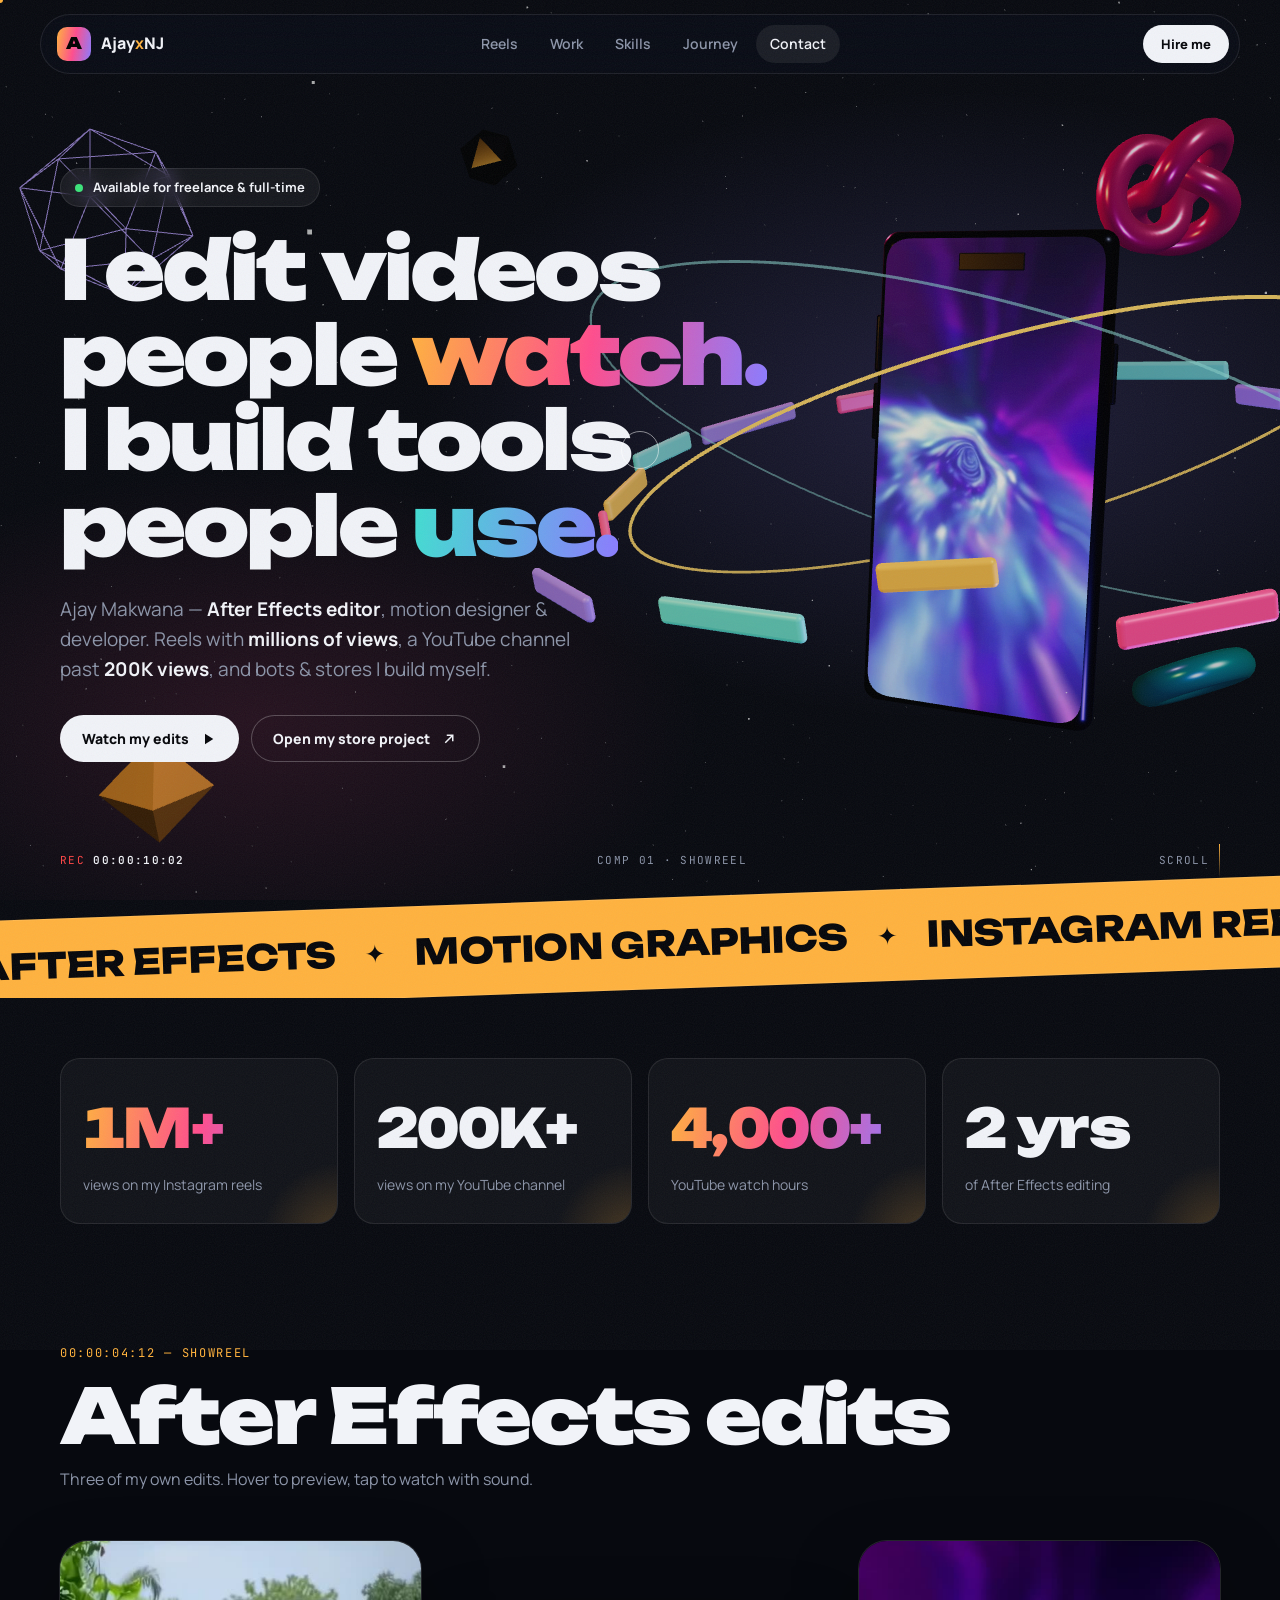
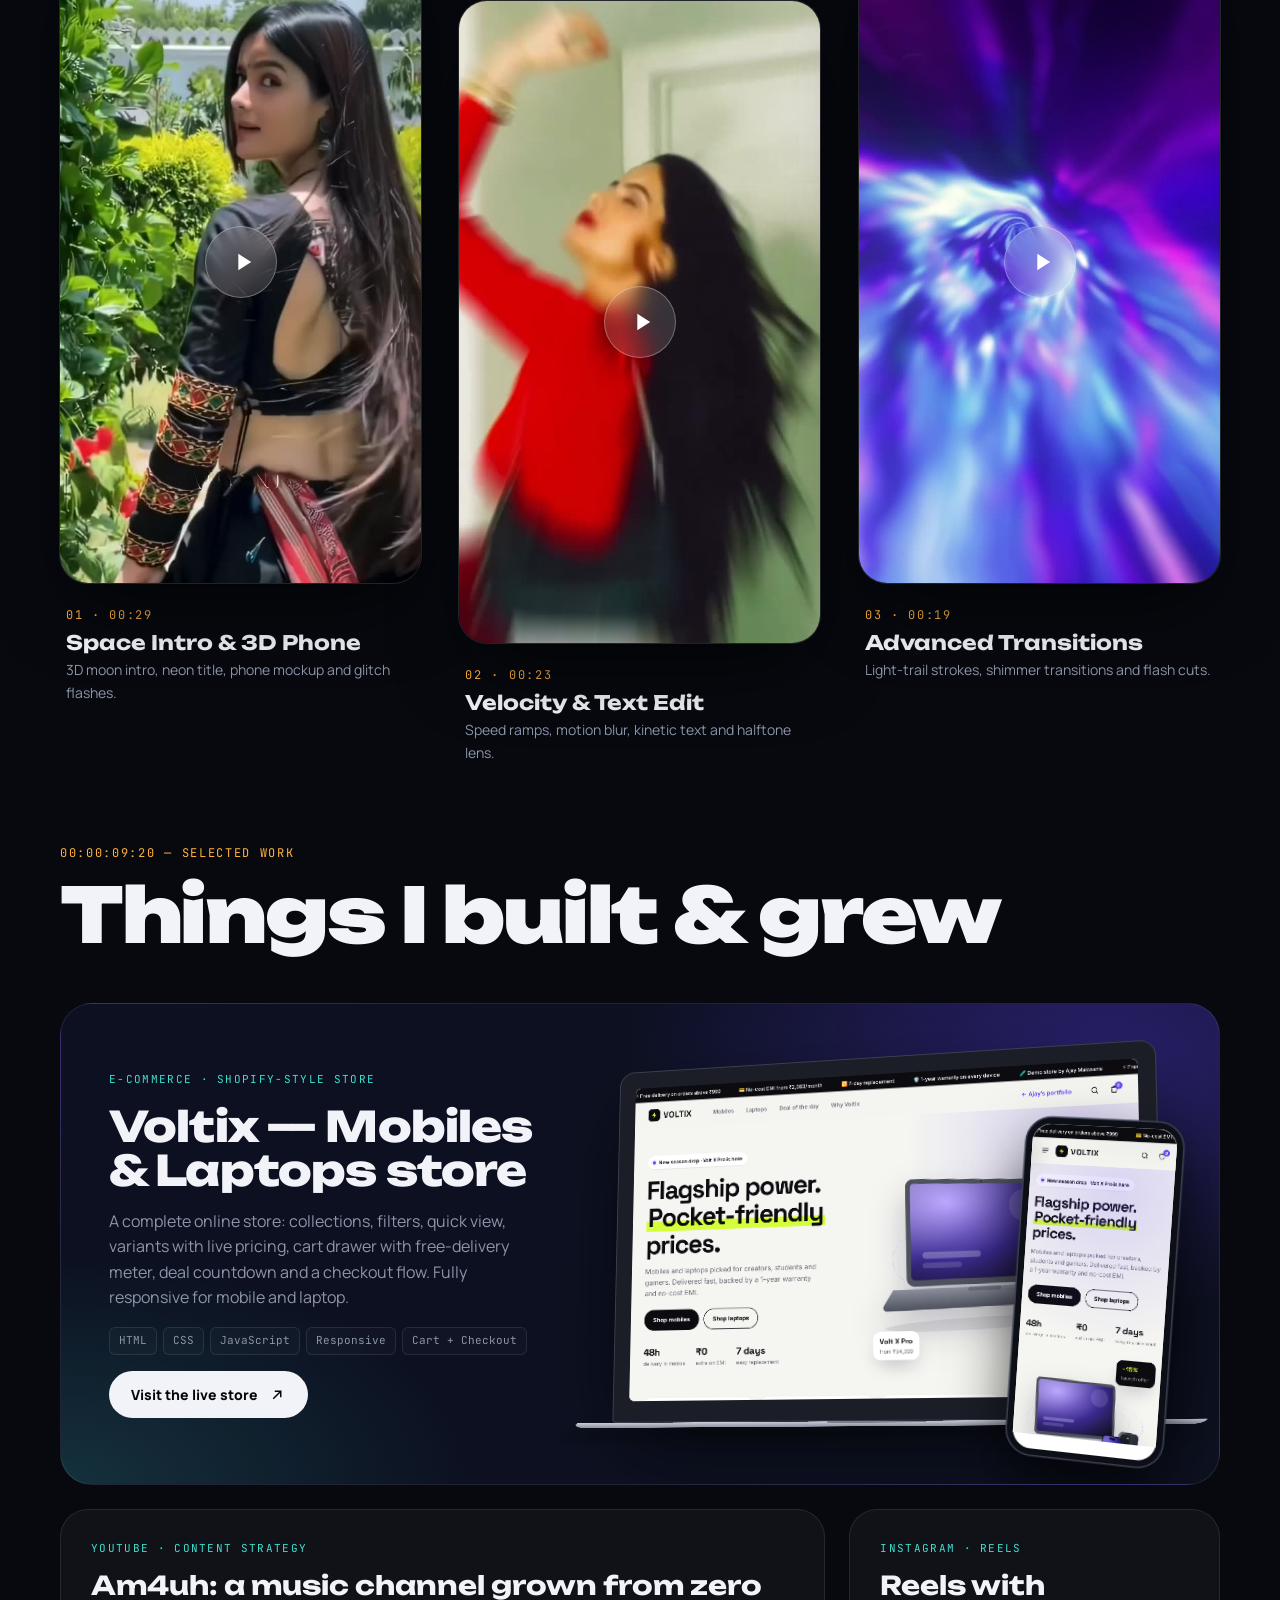
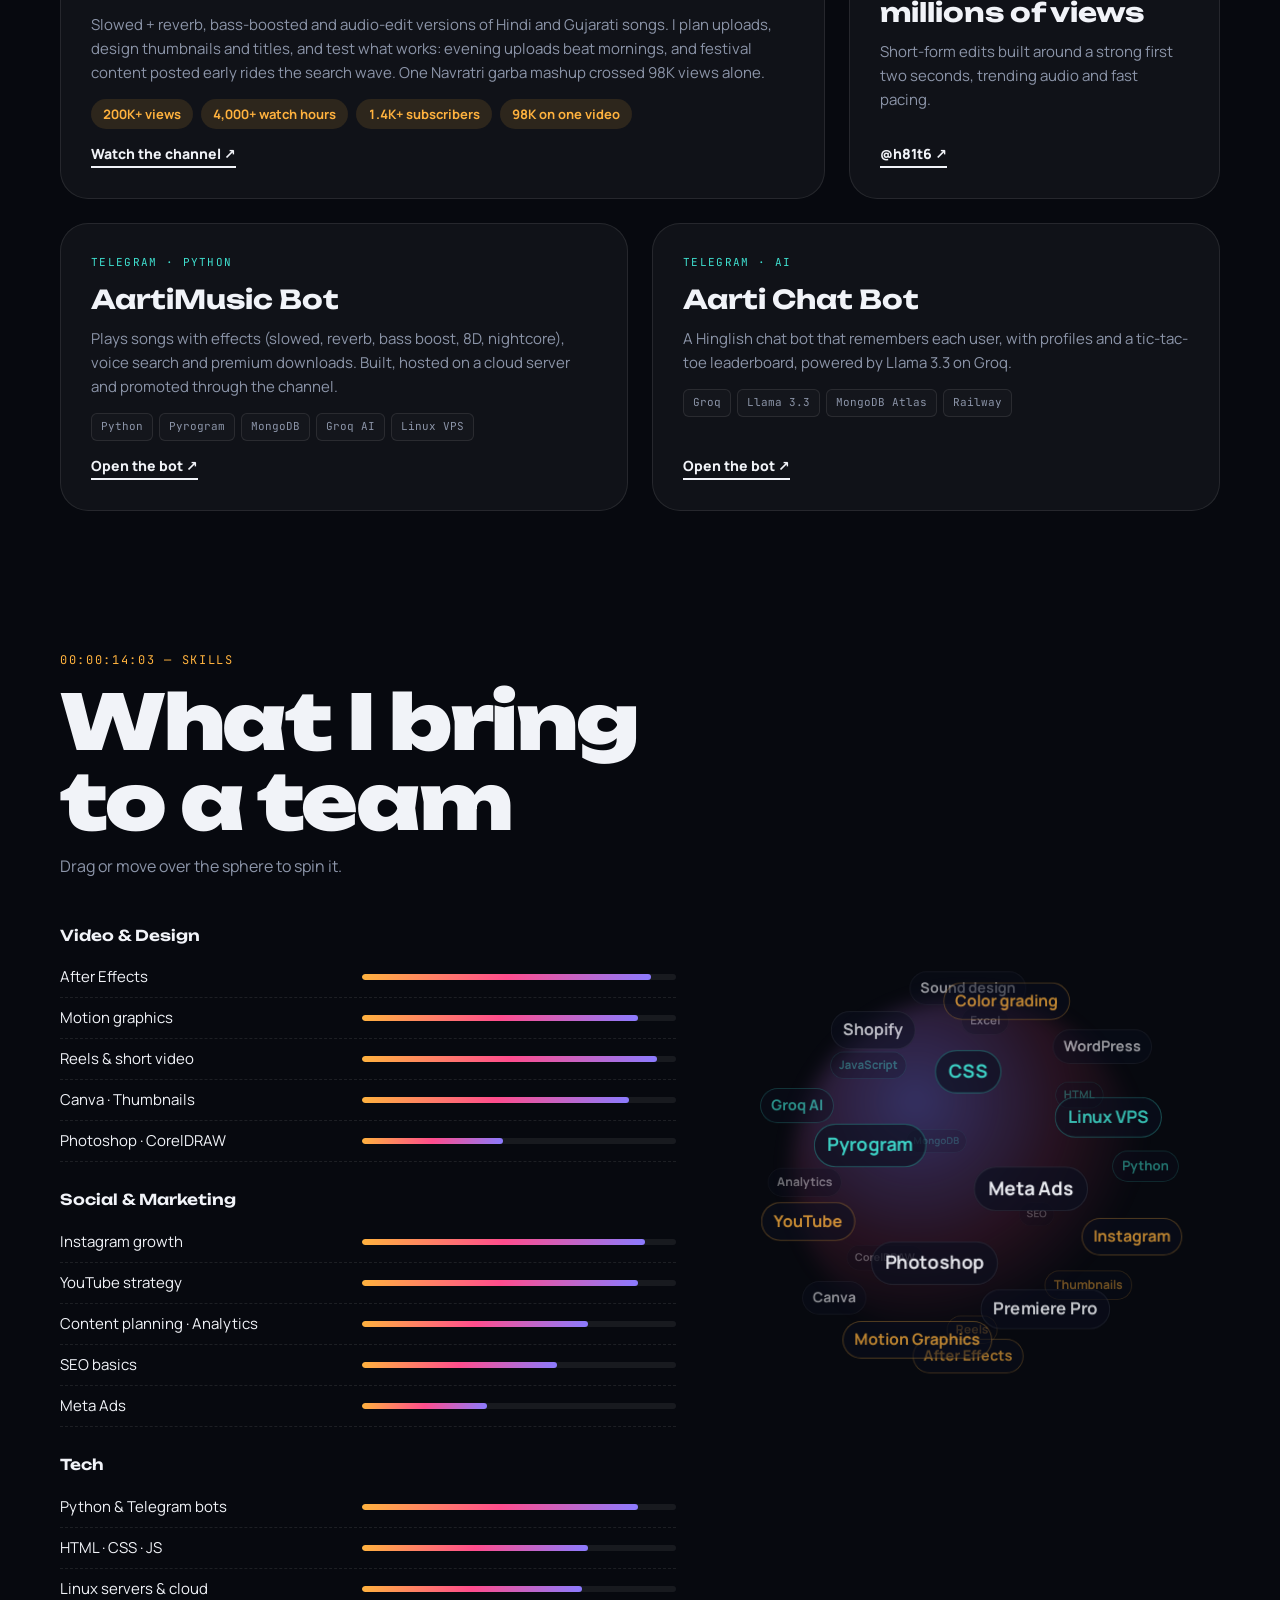
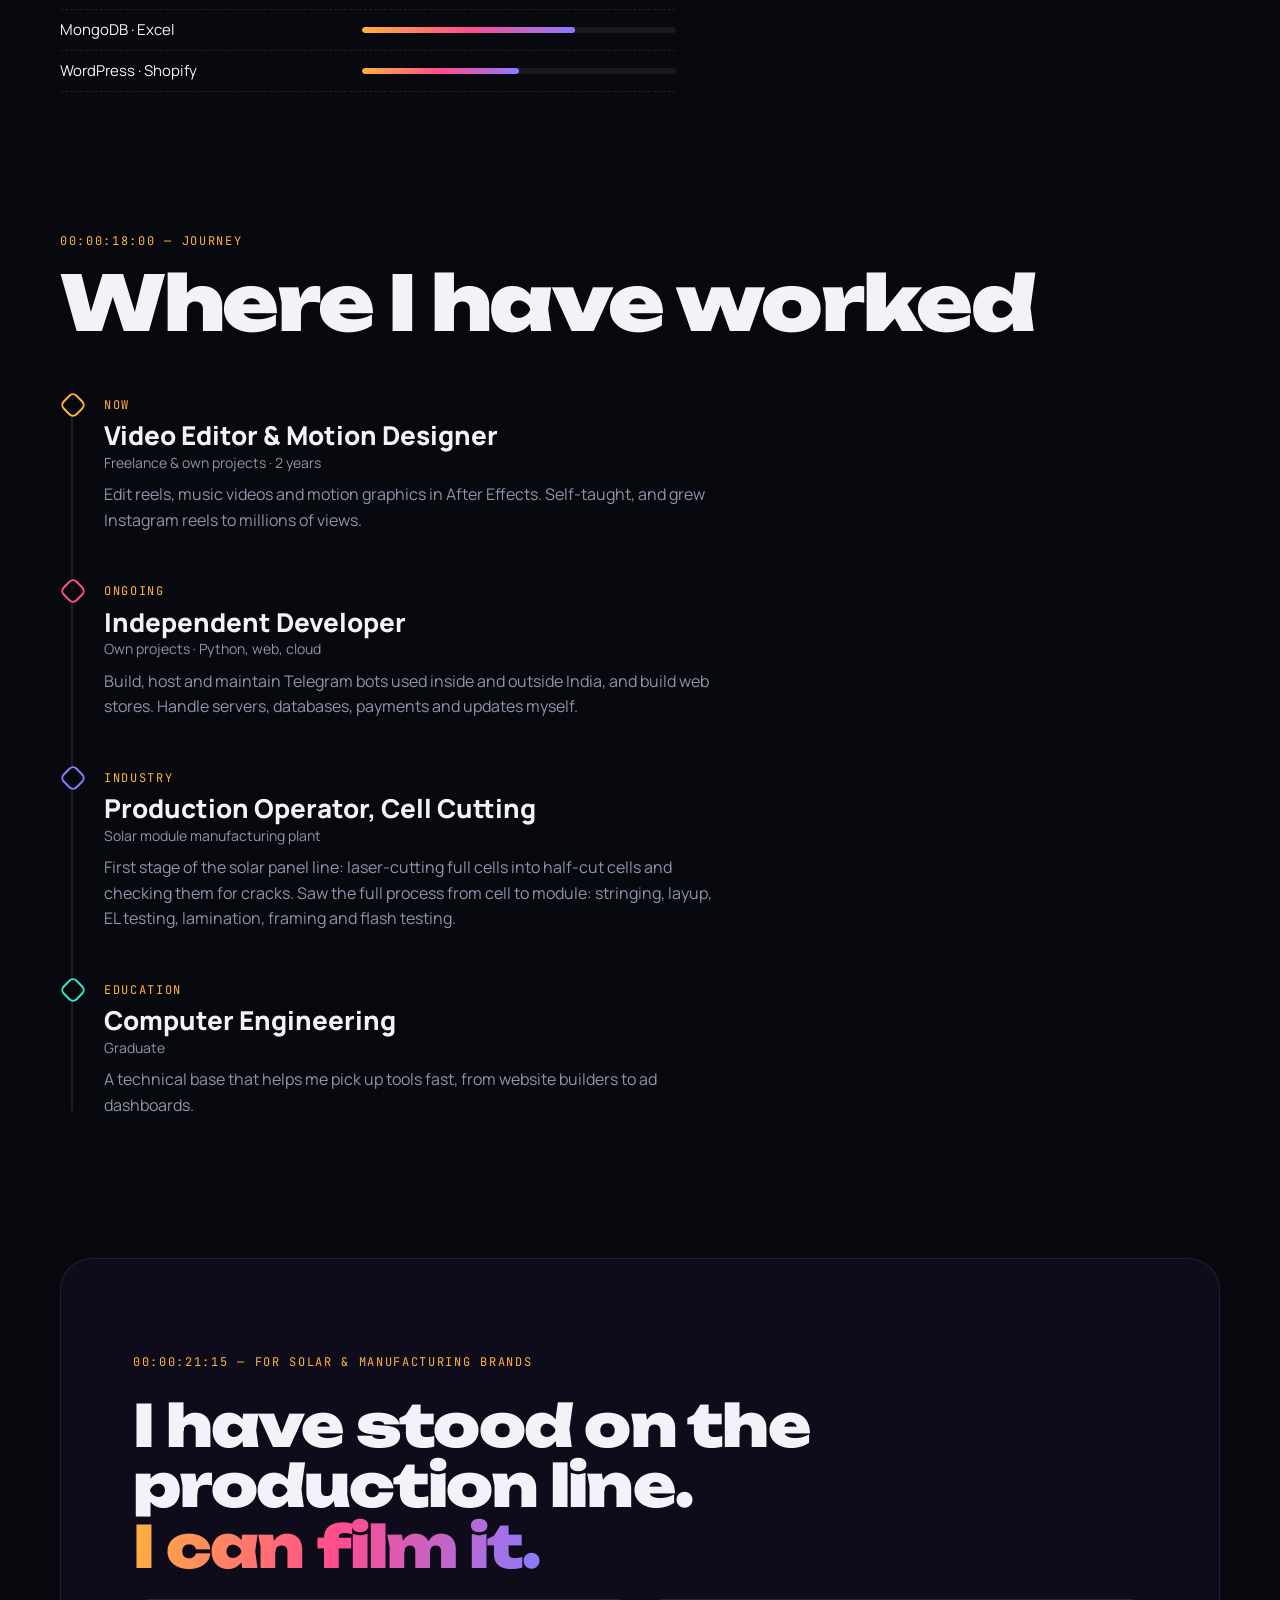
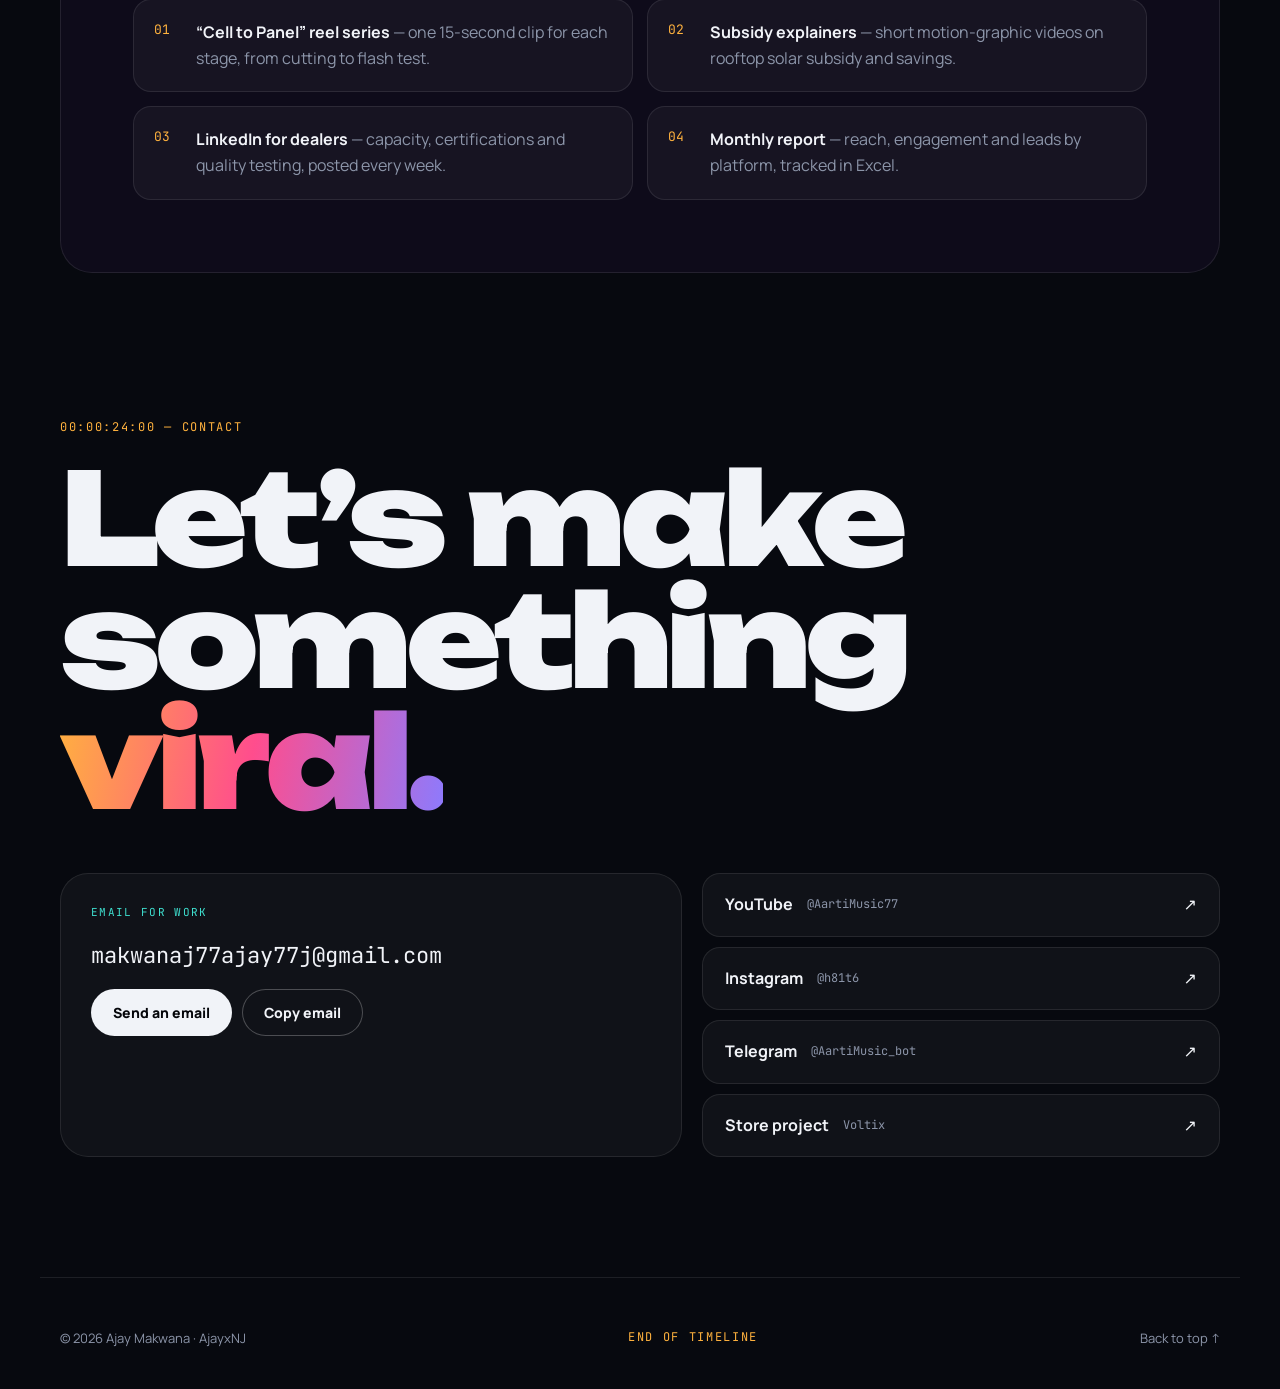
==== index.html @ 0fb788d5 "Build 3D portfolio with showreel and Voltix demo store - Three.js hero: 3D phone playing an After Ef" ====
<!doctype html>
<html lang="en">
<head>
<meta charset="utf-8">
<meta name="viewport" content="width=device-width,initial-scale=1,viewport-fit=cover">
<title>Ajay Makwana — Video Editor, Motion Designer &amp; Developer</title>
<meta name="description" content="Ajay Makwana (AjayxNJ): After Effects video editor, motion designer, content creator and developer. Reels with millions of views, a 200K+ view YouTube channel, Telegram bots and e-commerce stores.">
<meta name="theme-color" content="#07090F">
<meta property="og:title" content="Ajay Makwana — Video Editor & Developer">
<meta property="og:description" content="After Effects edits, motion graphics, reels, Telegram bots and online stores.">
<meta property="og:image" content="assets/img/reel-transition.jpg">
<link rel="icon" href="data:image/svg+xml,%3Csvg xmlns='http://www.w3.org/2000/svg' viewBox='0 0 64 64'%3E%3Crect width='64' height='64' rx='16' fill='%2307090F'/%3E%3Cpath d='M18 46 30 16h4l12 30h-6l-3-8H27l-3 8z M29 33h6l-3-9z' fill='%23FFB23E'/%3E%3C/svg%3E">
<link rel="preconnect" href="https://fonts.googleapis.com">
<link rel="preconnect" href="https://fonts.gstatic.com" crossorigin>
<link rel="stylesheet" href="https://fonts.googleapis.com/css2?family=Unbounded:wght@400;600;800;900&family=Manrope:wght@400;500;600;700;800&family=JetBrains+Mono:wght@400;600&display=swap">
<link rel="stylesheet" href="assets/css/style.css">
<script type="importmap">{"imports":{"three":"./assets/js/vendor/three.module.min.js"}}</script>
</head>
<body class="is-loading">

<!-- ===== Loader: a render progress bar ===== -->
<div class="loader" id="loader" aria-hidden="true">
  <div class="loader-inner">
    <div class="loader-top"><span>AJAYxNJ.aep</span><span>RENDER QUEUE</span></div>
    <div class="loader-tc" id="loader-tc">00:00:00:00</div>
    <div class="loader-bar"><i id="loader-bar"></i></div>
    <div class="loader-bottom"><span>H.264 · 1080×1920 · 30fps</span><span id="loader-pct">0%</span></div>
  </div>
</div>

<div class="grain" aria-hidden="true"></div>
<div class="cursor" aria-hidden="true"><div class="cursor-dot"></div><div class="cursor-ring"><span class="cursor-label"></span></div></div>
<div class="progress" aria-hidden="true"><i id="progress"></i></div>

<!-- ===== Navigation ===== -->
<header class="nav" id="nav">
  <a href="#home" class="logo" aria-label="Ajay Makwana, home">
    <span class="logo-mark">A</span><span class="logo-text">Ajay<b>x</b>NJ</span>
  </a>
  <nav class="nav-links" aria-label="Main">
    <a href="#reels">Reels</a>
    <a href="#work">Work</a>
    <a href="#skills">Skills</a>
    <a href="#experience">Journey</a>
    <a href="#contact">Contact</a>
  </nav>
  <a href="#contact" class="btn btn-small magnetic nav-cta">Hire me</a>
  <button class="burger" id="burger" aria-label="Open menu" aria-expanded="false"><span></span><span></span></button>
</header>
<div class="menu" id="menu" aria-hidden="true">
  <a href="#reels">Reels</a><a href="#work">Work</a><a href="#skills">Skills</a><a href="#experience">Journey</a><a href="#contact">Contact</a>
</div>

<main>
<!-- ===== Hero with WebGL scene ===== -->
<section class="hero" id="home">
  <canvas id="scene" aria-hidden="true"></canvas>
  <div class="hero-fallback" aria-hidden="true"><div class="css-phone"><video src="assets/video/reel-transition.mp4" poster="assets/img/reel-transition.jpg" muted loop playsinline autoplay></video></div></div>
  <div class="hero-content">
    <div class="hero-eyebrow" data-reveal><span class="live-dot"></span> Available for freelance &amp; full-time</div>
    <h1 class="hero-title">
      <span class="line"><span class="word">I edit</span> <span class="word">videos</span></span>
      <span class="line"><span class="word">people</span> <span class="word grad">watch.</span></span>
      <span class="line"><span class="word">I build</span> <span class="word">tools</span></span>
      <span class="line"><span class="word">people</span> <span class="word grad2">use.</span></span>
    </h1>
    <p class="hero-sub" data-reveal>Ajay Makwana — <b>After Effects editor</b>, motion designer &amp; developer. Reels with <b>millions of views</b>, a YouTube channel past <b>200K views</b>, and bots &amp; stores I build myself.</p>
    <div class="hero-actions" data-reveal>
      <a href="#reels" class="btn magnetic"><span>Watch my edits</span><svg viewBox="0 0 24 24" aria-hidden="true"><path d="M8 5v14l11-7z"/></svg></a>
      <a href="store/" class="btn btn-ghost magnetic"><span>Open my store project</span><svg viewBox="0 0 24 24" aria-hidden="true"><path d="M7 17 17 7M9 7h8v8" fill="none" stroke="currentColor" stroke-width="2"/></svg></a>
    </div>
  </div>
  <div class="hero-hud" aria-hidden="true">
    <div><span>REC</span> <b id="hud-tc">00:00:00:00</b></div>
    <div>COMP 01 · SHOWREEL</div>
    <div class="scroll-hint">SCROLL <i></i></div>
  </div>
</section>

<!-- ===== Marquee ===== -->
<div class="marquee-wrap"><div class="marquee" aria-hidden="true">
  <div class="marquee-track">
    <span>After Effects</span><i>✦</i><span>Motion Graphics</span><i>✦</i><span>Instagram Reels</span><i>✦</i><span>YouTube Growth</span><i>✦</i><span>Python Bots</span><i>✦</i><span>E-commerce Stores</span><i>✦</i>
    <span>After Effects</span><i>✦</i><span>Motion Graphics</span><i>✦</i><span>Instagram Reels</span><i>✦</i><span>YouTube Growth</span><i>✦</i><span>Python Bots</span><i>✦</i><span>E-commerce Stores</span><i>✦</i>
  </div>
</div></div>

<!-- ===== Stats ===== -->
<section class="stats-sec">
  <div class="wrap stats">
    <div class="stat" data-reveal><strong><span data-count="1" data-suffix="M+">0</span></strong><span>views on my Instagram reels</span></div>
    <div class="stat" data-reveal><strong><span data-count="200" data-suffix="K+">0</span></strong><span>views on my YouTube channel</span></div>
    <div class="stat" data-reveal><strong><span data-count="4000" data-suffix="+">0</span></strong><span>YouTube watch hours</span></div>
    <div class="stat" data-reveal><strong><span data-count="2" data-suffix=" yrs">0</span></strong><span>of After Effects editing</span></div>
  </div>
</section>

<!-- ===== Reels ===== -->
<section class="sec" id="reels">
  <div class="wrap">
    <div class="sec-head">
      <span class="tc" data-reveal>00:00:04:12 — Showreel</span>
      <h2 class="sec-title" data-reveal>After Effects edits</h2>
      <p class="sec-sub" data-reveal>Three of my own edits. Hover to preview, tap to watch with sound.</p>
    </div>
    <div class="reels">
      <article class="reel" data-reveal data-video="assets/video/reel-space.mp4" data-title="Space Intro · Phone Mockup" tabindex="0" role="button" aria-label="Play Space Intro edit">
        <div class="reel-3d tilt">
          <div class="reel-frame">
            <video src="assets/video/reel-space.mp4" poster="assets/img/reel-space.jpg" muted loop playsinline preload="metadata"></video>
            <div class="reel-glare"></div>
            <div class="reel-play"><svg viewBox="0 0 24 24"><path d="M8 5v14l11-7z"/></svg></div>
          </div>
        </div>
        <div class="reel-meta"><span class="tc">01 · 00:29</span><h3>Space Intro &amp; 3D Phone</h3><p>3D moon intro, neon title, phone mockup and glitch flashes.</p></div>
      </article>
      <article class="reel" data-reveal data-video="assets/video/reel-velocity.mp4" data-title="Velocity · Smooth Edit" tabindex="0" role="button" aria-label="Play Velocity edit">
        <div class="reel-3d tilt">
          <div class="reel-frame">
            <video src="assets/video/reel-velocity.mp4" poster="assets/img/reel-velocity.jpg" muted loop playsinline preload="metadata"></video>
            <div class="reel-glare"></div>
            <div class="reel-play"><svg viewBox="0 0 24 24"><path d="M8 5v14l11-7z"/></svg></div>
          </div>
        </div>
        <div class="reel-meta"><span class="tc">02 · 00:23</span><h3>Velocity &amp; Text Edit</h3><p>Speed ramps, motion blur, kinetic text and halftone lens.</p></div>
      </article>
      <article class="reel" data-reveal data-video="assets/video/reel-transition.mp4" data-title="Advanced Transition Edit" tabindex="0" role="button" aria-label="Play Advanced Transition edit">
        <div class="reel-3d tilt">
          <div class="reel-frame">
            <video src="assets/video/reel-transition.mp4" poster="assets/img/reel-transition.jpg" muted loop playsinline preload="metadata"></video>
            <div class="reel-glare"></div>
            <div class="reel-play"><svg viewBox="0 0 24 24"><path d="M8 5v14l11-7z"/></svg></div>
          </div>
        </div>
        <div class="reel-meta"><span class="tc">03 · 00:19</span><h3>Advanced Transitions</h3><p>Light-trail strokes, shimmer transitions and flash cuts.</p></div>
      </article>
    </div>
  </div>
</section>

<!-- ===== Work ===== -->
<section class="sec" id="work">
  <div class="wrap">
    <div class="sec-head">
      <span class="tc" data-reveal>00:00:09:20 — Selected work</span>
      <h2 class="sec-title" data-reveal>Things I built &amp; grew</h2>
    </div>

    <!-- Store project: 3D laptop + phone mockups with the live site inside -->
    <a href="store/" class="store-show" data-reveal data-cursor="Open store" aria-label="Open Voltix, the mobile and laptop store I built">
      <div class="store-info">
        <span class="tag">E-commerce · Shopify-style store</span>
        <h3>Voltix — Mobiles &amp; Laptops store</h3>
        <p>A complete online store: collections, filters, quick view, variants with live pricing, cart drawer with free-delivery meter, deal countdown and a checkout flow. Fully responsive for mobile and laptop.</p>
        <div class="stack"><span>HTML</span><span>CSS</span><span>JavaScript</span><span>Responsive</span><span>Cart + Checkout</span></div>
        <span class="btn magnetic">Visit the live store <svg viewBox="0 0 24 24" aria-hidden="true"><path d="M7 17 17 7M9 7h8v8" fill="none" stroke="currentColor" stroke-width="2"/></svg></span>
      </div>
      <div class="devices">
        <div class="laptop">
          <div class="laptop-lid"><div class="laptop-screen"><iframe src="store/?preview=1" title="Voltix store preview on laptop" loading="lazy" tabindex="-1" aria-hidden="true"></iframe></div></div>
          <div class="laptop-base"></div>
        </div>
        <div class="mini-phone"><div class="mini-phone-screen"><iframe src="store/?preview=1" title="Voltix store preview on phone" loading="lazy" tabindex="-1" aria-hidden="true"></iframe></div></div>
      </div>
    </a>

    <div class="work-grid">
      <article class="card card-yt tilt-soft" data-reveal>
        <div class="card-glow"></div>
        <span class="tag">YouTube · Content strategy</span>
        <h3>Am4uh: a music channel grown from zero</h3>
        <p>Slowed + reverb, bass-boosted and audio-edit versions of Hindi and Gujarati songs. I plan uploads, design thumbnails and titles, and test what works: evening uploads beat mornings, and festival content posted early rides the search wave. One Navratri garba mashup crossed 98K views alone.</p>
        <div class="kpis"><span class="kpi">200K+ views</span><span class="kpi">4,000+ watch hours</span><span class="kpi">1.4K+ subscribers</span><span class="kpi">98K on one video</span></div>
        <a class="link" href="https://www.youtube.com/@AartiMusic77" target="_blank" rel="noopener">Watch the channel ↗</a>
      </article>
      <article class="card card-ig tilt-soft" data-reveal>
        <div class="card-glow"></div>
        <span class="tag">Instagram · Reels</span>
        <h3>Reels with millions of views</h3>
        <p>Short-form edits built around a strong first two seconds, trending audio and fast pacing.</p>
        <a class="link" href="https://www.instagram.com/h81t6/" target="_blank" rel="noopener">@h81t6 ↗</a>
      </article>
      <article class="card tilt-soft" data-reveal>
        <div class="card-glow"></div>
        <span class="tag">Telegram · Python</span>
        <h3>AartiMusic Bot</h3>
        <p>Plays songs with effects (slowed, reverb, bass boost, 8D, nightcore), voice search and premium downloads. Built, hosted on a cloud server and promoted through the channel.</p>
        <div class="stack"><span>Python</span><span>Pyrogram</span><span>MongoDB</span><span>Groq AI</span><span>Linux VPS</span></div>
        <a class="link" href="https://t.me/AartiMusic_bot" target="_blank" rel="noopener">Open the bot ↗</a>
      </article>
      <article class="card tilt-soft" data-reveal>
        <div class="card-glow"></div>
        <span class="tag">Telegram · AI</span>
        <h3>Aarti Chat Bot</h3>
        <p>A Hinglish chat bot that remembers each user, with profiles and a tic-tac-toe leaderboard, powered by Llama 3.3 on Groq.</p>
        <div class="stack"><span>Groq</span><span>Llama 3.3</span><span>MongoDB Atlas</span><span>Railway</span></div>
        <a class="link" href="https://t.me/Aartigc_bot" target="_blank" rel="noopener">Open the bot ↗</a>
      </article>
    </div>
  </div>
</section>

<!-- ===== Skills ===== -->
<section class="sec" id="skills">
  <div class="wrap skills-wrap">
    <div>
      <div class="sec-head">
        <span class="tc" data-reveal>00:00:14:03 — Skills</span>
        <h2 class="sec-title" data-reveal>What I bring to a team</h2>
        <p class="sec-sub" data-reveal>Drag or move over the sphere to spin it.</p>
      </div>
      <div class="skill-groups">
        <div class="sg" data-reveal><h3>Video &amp; Design</h3>
          <div class="bar-row"><span>After Effects</span><i style="--v:92%"></i></div>
          <div class="bar-row"><span>Motion graphics</span><i style="--v:88%"></i></div>
          <div class="bar-row"><span>Reels &amp; short video</span><i style="--v:94%"></i></div>
          <div class="bar-row"><span>Canva · Thumbnails</span><i style="--v:85%"></i></div>
          <div class="bar-row"><span>Photoshop · CorelDRAW</span><i style="--v:45%"></i></div>
        </div>
        <div class="sg" data-reveal><h3>Social &amp; Marketing</h3>
          <div class="bar-row"><span>Instagram growth</span><i style="--v:90%"></i></div>
          <div class="bar-row"><span>YouTube strategy</span><i style="--v:88%"></i></div>
          <div class="bar-row"><span>Content planning · Analytics</span><i style="--v:72%"></i></div>
          <div class="bar-row"><span>SEO basics</span><i style="--v:62%"></i></div>
          <div class="bar-row"><span>Meta Ads</span><i style="--v:40%"></i></div>
        </div>
        <div class="sg" data-reveal><h3>Tech</h3>
          <div class="bar-row"><span>Python &amp; Telegram bots</span><i style="--v:88%"></i></div>
          <div class="bar-row"><span>HTML · CSS · JS</span><i style="--v:72%"></i></div>
          <div class="bar-row"><span>Linux servers &amp; cloud</span><i style="--v:70%"></i></div>
          <div class="bar-row"><span>MongoDB · Excel</span><i style="--v:68%"></i></div>
          <div class="bar-row"><span>WordPress · Shopify</span><i style="--v:50%"></i></div>
        </div>
      </div>
    </div>
    <div class="sphere-box" data-reveal>
      <div class="sphere" id="sphere" aria-label="Skills: After Effects, Premiere, Motion Graphics, Reels, Canva, Photoshop, Instagram, YouTube, SEO, Meta Ads, Python, Pyrogram, MongoDB, Linux, Groq AI, HTML, CSS, JavaScript, WordPress, Shopify, Excel"></div>
    </div>
  </div>
</section>

<!-- ===== Experience ===== -->
<section class="sec" id="experience">
  <div class="wrap">
    <div class="sec-head">
      <span class="tc" data-reveal>00:00:18:00 — Journey</span>
      <h2 class="sec-title" data-reveal>Where I have worked</h2>
    </div>
    <div class="timeline" id="timeline">
      <div class="tl-line"><i id="tl-fill"></i></div>
      <div class="tl-item" data-reveal><div class="tl-dot"></div>
        <span class="tc">Now</span><h3>Video Editor &amp; Motion Designer</h3><div class="where">Freelance &amp; own projects · 2 years</div>
        <p>Edit reels, music videos and motion graphics in After Effects. Self-taught, and grew Instagram reels to millions of views.</p></div>
      <div class="tl-item" data-reveal><div class="tl-dot"></div>
        <span class="tc">Ongoing</span><h3>Independent Developer</h3><div class="where">Own projects · Python, web, cloud</div>
        <p>Build, host and maintain Telegram bots used inside and outside India, and build web stores. Handle servers, databases, payments and updates myself.</p></div>
      <div class="tl-item" data-reveal><div class="tl-dot"></div>
        <span class="tc">Industry</span><h3>Production Operator, Cell Cutting</h3><div class="where">Solar module manufacturing plant</div>
        <p>First stage of the solar panel line: laser-cutting full cells into half-cut cells and checking them for cracks. Saw the full process from cell to module: stringing, layup, EL testing, lamination, framing and flash testing.</p></div>
      <div class="tl-item" data-reveal><div class="tl-dot"></div>
        <span class="tc">Education</span><h3>Computer Engineering</h3><div class="where">Graduate</div>
        <p>A technical base that helps me pick up tools fast, from website builders to ad dashboards.</p></div>
    </div>
  </div>
</section>

<!-- ===== Pitch ===== -->
<section class="sec">
  <div class="wrap">
    <div class="pitch" data-reveal>
      <div class="pitch-bg" aria-hidden="true"></div>
      <span class="tc">00:00:21:15 — For solar &amp; manufacturing brands</span>
      <h2>I have stood on the production line.<br><span class="grad">I can film it.</span></h2>
      <ol>
        <li><b>“Cell to Panel” reel series</b> — one 15-second clip for each stage, from cutting to flash test.</li>
        <li><b>Subsidy explainers</b> — short motion-graphic videos on rooftop solar subsidy and savings.</li>
        <li><b>LinkedIn for dealers</b> — capacity, certifications and quality testing, posted every week.</li>
        <li><b>Monthly report</b> — reach, engagement and leads by platform, tracked in Excel.</li>
      </ol>
    </div>
  </div>
</section>

<!-- ===== Contact ===== -->
<section class="sec contact-sec" id="contact">
  <div class="wrap">
    <span class="tc" data-reveal>00:00:24:00 — Contact</span>
    <h2 class="big-cta" data-reveal>Let’s make<br>something <span class="grad">viral.</span></h2>
    <div class="contact">
      <div class="mail" data-reveal>
        <span class="tag">Email for work</span>
        <span class="addr" id="addr">makwanaj77ajay77j@gmail.com</span>
        <div class="mail-actions">
          <a class="btn magnetic" href="mailto:makwanaj77ajay77j@gmail.com">Send an email</a>
          <button class="btn btn-ghost magnetic" id="copy-btn" type="button">Copy email</button>
        </div>
      </div>
      <div class="socials" data-reveal>
        <a class="soc" href="https://www.youtube.com/@AartiMusic77" target="_blank" rel="noopener"><b>YouTube</b><span>@AartiMusic77</span><i>↗</i></a>
        <a class="soc" href="https://www.instagram.com/h81t6/" target="_blank" rel="noopener"><b>Instagram</b><span>@h81t6</span><i>↗</i></a>
        <a class="soc" href="https://t.me/AartiMusic_bot" target="_blank" rel="noopener"><b>Telegram</b><span>@AartiMusic_bot</span><i>↗</i></a>
        <a class="soc" href="store/"><b>Store project</b><span>Voltix</span><i>↗</i></a>
      </div>
    </div>
  </div>
</section>
</main>

<footer class="foot wrap">
  <span>© 2026 Ajay Makwana · AjayxNJ</span>
  <span class="tc">END OF TIMELINE</span>
  <a href="#home">Back to top ↑</a>
</footer>

<!-- ===== Video lightbox ===== -->
<div class="lightbox" id="lightbox" role="dialog" aria-modal="true" aria-label="Video player" hidden>
  <button class="lb-close" id="lb-close" aria-label="Close video">✕</button>
  <div class="lb-inner">
    <video id="lb-video" controls playsinline></video>
    <div class="lb-title" id="lb-title"></div>
  </div>
</div>

<script type="module" src="assets/js/main.js"></script>
</body>
</html>
---- assets/css/style.css ----
/* =========================================================
   Ajay Makwana — portfolio
   Dark cinematic look: an After Effects comp brought to life.
   ========================================================= */
:root{
  --bg:#07090F; --bg2:#0C1020; --panel:rgba(255,255,255,.04); --panel-solid:#10152A;
  --ink:#F1F3F8; --muted:#8C95A9; --line:rgba(255,255,255,.09);
  --amber:#FFB23E; --pink:#FF4D8D; --violet:#8B7BFF; --teal:#3FE0D0;
  --grad:linear-gradient(100deg,var(--amber) 0%,var(--pink) 50%,var(--violet) 100%);
  --grad2:linear-gradient(100deg,var(--teal) 0%,var(--violet) 100%);
  --display:"Unbounded","Arial Black",system-ui,sans-serif;
  --body:"Manrope",system-ui,-apple-system,"Segoe UI",sans-serif;
  --mono:"JetBrains Mono",ui-monospace,Menlo,Consolas,monospace;
  --ease:cubic-bezier(.22,1,.36,1);
  color-scheme:dark;
}
*,*::before,*::after{box-sizing:border-box}
html{scroll-behavior:smooth;-webkit-text-size-adjust:100%;overflow-x:clip}
body{margin:0;background:var(--bg);color:var(--ink);font-family:var(--body);font-size:16px;line-height:1.6;overflow-x:clip;-webkit-font-smoothing:antialiased}
body.is-loading{overflow:hidden}
img,video{max-width:100%;display:block}
a{color:inherit;text-decoration:none}
h1,h2,h3{font-family:var(--display);margin:0;line-height:1.05;text-wrap:balance}
p{margin:0}
::selection{background:var(--amber);color:#000}
:focus-visible{outline:2px solid var(--teal);outline-offset:3px;border-radius:6px}
.wrap{max-width:1200px;margin:0 auto;padding-inline:max(20px,env(safe-area-inset-left))}
.tc{font-family:var(--mono);font-size:12px;letter-spacing:.14em;text-transform:uppercase;color:var(--amber);font-variant-numeric:tabular-nums}
.grad{background:var(--grad);-webkit-background-clip:text;background-clip:text;color:transparent}
.grad2{background:var(--grad2);-webkit-background-clip:text;background-clip:text;color:transparent}

/* ---------- loader ---------- */
.loader{position:fixed;inset:0;z-index:100;background:#030408;display:grid;place-items:center;transition:transform 1s var(--ease) .1s,opacity .6s}
.loader.done{transform:translateY(-100%)}
.loader-inner{width:min(520px,86vw);font-family:var(--mono);color:var(--muted);font-size:11px;letter-spacing:.12em}
.loader-top,.loader-bottom{display:flex;justify-content:space-between}
.loader-tc{font-family:var(--display);font-weight:800;color:var(--ink);font-size:clamp(34px,9vw,64px);letter-spacing:-.02em;margin:14px 0;font-variant-numeric:tabular-nums}
.loader-bar{height:3px;background:rgba(255,255,255,.08);border-radius:3px;overflow:hidden;margin-bottom:10px}
.loader-bar i{display:block;height:100%;width:0;background:var(--grad);transition:width .2s linear}

/* ---------- grain, cursor, progress ---------- */
.grain{position:fixed;inset:-50%;z-index:90;pointer-events:none;opacity:.06;background-image:url("data:image/svg+xml,%3Csvg xmlns='http://www.w3.org/2000/svg' width='200' height='200'%3E%3Cfilter id='n'%3E%3CfeTurbulence type='fractalNoise' baseFrequency='.9' numOctaves='3' stitchTiles='stitch'/%3E%3C/filter%3E%3Crect width='100%25' height='100%25' filter='url(%23n)'/%3E%3C/svg%3E");animation:grain 1s steps(4) infinite}
@keyframes grain{0%{transform:translate(0,0)}25%{transform:translate(-3%,2%)}50%{transform:translate(2%,-3%)}75%{transform:translate(-2%,-1%)}100%{transform:translate(0,0)}}
.cursor{position:fixed;inset:0;pointer-events:none;z-index:95;display:none}
@media (hover:hover) and (pointer:fine){.cursor{display:block}body,a,button{cursor:none}}
.cursor-dot,.cursor-ring{position:fixed;left:0;top:0;border-radius:50%;transform:translate(-50%,-50%)}
.cursor-dot{width:6px;height:6px;background:var(--amber)}
.cursor-ring{width:38px;height:38px;border:1px solid rgba(255,255,255,.5);display:grid;place-items:center;transition:width .35s var(--ease),height .35s var(--ease),background .35s,border-color .35s}
.cursor-ring.hover{width:64px;height:64px;border-color:var(--amber);background:rgba(255,178,62,.08)}
.cursor-ring.label{width:96px;height:96px;background:var(--amber);border-color:var(--amber)}
.cursor-label{font:700 11px var(--body);color:#000;opacity:0;transition:opacity .2s;text-align:center;line-height:1.1}
.cursor-ring.label .cursor-label{opacity:1}
.progress{position:fixed;top:0;left:0;right:0;height:2px;z-index:80;pointer-events:none}
.progress i{display:block;height:100%;width:100%;transform-origin:0 50%;transform:scaleX(0);background:var(--grad)}

/* ---------- buttons ---------- */
.btn{display:inline-flex;align-items:center;gap:10px;border:0;border-radius:999px;padding:14px 22px;font:800 14px var(--body);background:var(--ink);color:#05060A;cursor:pointer;position:relative;overflow:hidden;isolation:isolate;transition:transform .3s var(--ease),color .3s;will-change:transform}
.btn::before{content:"";position:absolute;inset:0;background:var(--grad);transform:translateY(101%);transition:transform .45s var(--ease);z-index:-1}
.btn:hover::before{transform:none}
.btn svg{width:18px;height:18px;fill:currentColor}
.btn-ghost{background:transparent;color:var(--ink);box-shadow:inset 0 0 0 1px rgba(255,255,255,.25)}
.btn-ghost:hover{color:#05060A}
.btn-small{padding:10px 18px;font-size:13px}

/* ---------- nav ---------- */
.nav{position:fixed;top:14px;left:50%;transform:translateX(-50%);z-index:70;width:min(1200px,calc(100% - 24px));display:flex;align-items:center;justify-content:space-between;gap:16px;padding:10px 10px 10px 16px;border-radius:999px;background:rgba(10,13,24,.55);backdrop-filter:blur(16px) saturate(140%);-webkit-backdrop-filter:blur(16px) saturate(140%);border:1px solid var(--line);transition:transform .5s var(--ease)}
.nav.hide{transform:translate(-50%,-140%)}
.logo{display:flex;align-items:center;gap:10px;font-weight:800}
.logo-mark{width:34px;height:34px;border-radius:10px;background:var(--grad);display:grid;place-items:center;color:#000;font-family:var(--display);font-weight:900}
.logo-text b{color:var(--amber)}
.nav-links{display:flex;gap:4px}
.nav-links a{padding:8px 14px;border-radius:999px;font-size:14px;font-weight:600;color:var(--muted);transition:color .2s,background .2s}
.nav-links a:hover,.nav-links a.active{color:var(--ink);background:rgba(255,255,255,.07)}
.burger{display:none;width:44px;height:44px;border-radius:50%;border:1px solid var(--line);background:transparent;position:relative}
.burger span{position:absolute;left:13px;right:13px;height:2px;background:var(--ink);transition:transform .3s}
.burger span:first-child{top:17px}.burger span:last-child{top:25px}
.burger[aria-expanded="true"] span:first-child{transform:translateY(4px) rotate(45deg)}
.burger[aria-expanded="true"] span:last-child{transform:translateY(-4px) rotate(-45deg)}
.menu{position:fixed;inset:0;z-index:65;background:rgba(5,6,12,.96);backdrop-filter:blur(12px);display:flex;flex-direction:column;justify-content:center;padding:0 28px;gap:6px;clip-path:circle(0% at calc(100% - 40px) 40px);transition:clip-path .7s var(--ease)}
.menu.open{clip-path:circle(150% at calc(100% - 40px) 40px)}
.menu a{font-family:var(--display);font-weight:800;font-size:clamp(34px,10vw,56px);line-height:1.2}
.menu a:nth-child(odd){color:transparent;-webkit-text-stroke:1px var(--ink)}
@media (max-width:860px){.nav-links,.nav-cta{display:none}.burger{display:block}}

/* ---------- hero ---------- */
.hero{position:relative;min-height:100vh;min-height:100svh;display:flex;align-items:center;overflow:hidden;
  background:radial-gradient(60% 50% at 75% 45%,rgba(139,123,255,.18),transparent 70%),radial-gradient(50% 40% at 20% 80%,rgba(255,77,141,.12),transparent 70%),var(--bg)}
#scene{position:absolute;inset:0;width:100%;height:100%;display:block}
.hero-fallback{display:none;position:absolute;right:8%;top:50%;transform:translateY(-50%) rotateY(-18deg);perspective:1000px}
.no-webgl .hero-fallback{display:block}
.css-phone{width:240px;aspect-ratio:9/19;border-radius:36px;padding:10px;background:#111;box-shadow:0 0 0 2px #333,0 40px 120px rgba(139,123,255,.4)}
.css-phone video{width:100%;height:100%;object-fit:cover;border-radius:28px}
.hero-content{position:relative;z-index:2;width:100%;max-width:1200px;margin:0 auto;padding:120px max(20px,env(safe-area-inset-left)) 90px;pointer-events:none}
.hero-content a{pointer-events:auto}
.hero-eyebrow{display:inline-flex;align-items:center;gap:10px;font-size:13px;font-weight:700;padding:8px 14px;border-radius:999px;background:rgba(255,255,255,.06);border:1px solid var(--line);backdrop-filter:blur(8px)}
.live-dot{width:8px;height:8px;border-radius:50%;background:#3BE37A;box-shadow:0 0 0 0 rgba(59,227,122,.6);animation:pulse 1.8s infinite}
@keyframes pulse{70%{box-shadow:0 0 0 10px rgba(59,227,122,0)}100%{box-shadow:0 0 0 0 rgba(59,227,122,0)}}
.hero-title{font-size:clamp(44px,6.4vw,100px);font-weight:900;letter-spacing:-.035em;margin:22px 0 24px;line-height:.98;max-width:9.5em}
.hero-title .line{display:block;overflow:hidden;padding-bottom:.06em}
.hero-title .word{display:inline-block;transform:translateY(110%) rotate(6deg);transform-origin:0 100%;transition:transform 1.1s var(--ease)}
.ready .hero-title .word{transform:none}
.hero-title .line:nth-child(2) .word{transition-delay:.08s}.hero-title .line:nth-child(3) .word{transition-delay:.16s}.hero-title .line:nth-child(4) .word{transition-delay:.24s}
.hero-sub{max-width:520px;font-size:clamp(16px,1.6vw,19px);color:var(--muted)}
.hero-sub b{color:var(--ink)}
.hero-actions{display:flex;flex-wrap:wrap;gap:12px;margin-top:30px}
.hero-hud{position:absolute;z-index:2;left:0;right:0;bottom:22px;display:flex;justify-content:space-between;align-items:center;gap:12px;max-width:1200px;margin:0 auto;padding-inline:20px;font-family:var(--mono);font-size:11px;letter-spacing:.12em;color:var(--muted);pointer-events:none}
.hero-hud span{color:#FF4545}
.hero-hud b{color:var(--ink);font-weight:600;font-variant-numeric:tabular-nums}
.scroll-hint{display:flex;align-items:center;gap:10px}
.scroll-hint i{width:1px;height:34px;background:linear-gradient(var(--amber),transparent);animation:drip 1.6s var(--ease) infinite}
@keyframes drip{from{transform:scaleY(0);transform-origin:top}50%{transform:scaleY(1);transform-origin:top}51%{transform-origin:bottom}to{transform:scaleY(0);transform-origin:bottom}}
@media (max-width:860px){
  .hero{align-items:flex-start}
  .hero-content{padding-top:96px;padding-bottom:46vh}
  .hero-title{font-size:clamp(40px,12vw,72px);margin:16px 0}
  .hero-sub{font-size:15px}
  .hero-hud div:nth-child(2){display:none}
  .hero-fallback{right:50%;top:auto;bottom:40px;transform:translateX(50%)}
  .css-phone{width:170px}
}

/* ---------- marquee ---------- */
.marquee-wrap{overflow:hidden;padding-block:30px 10px;margin-block:-30px 0;position:relative;z-index:3}
.marquee{overflow:hidden;border-block:1px solid var(--line);background:var(--amber);color:#05060A;transform:rotate(-2deg) scale(1.04);position:relative}
.marquee-track{display:flex;width:max-content;gap:28px;padding:16px 0;animation:marq 26s linear infinite;font-family:var(--display);font-weight:800;font-size:clamp(20px,3vw,34px);text-transform:uppercase;white-space:nowrap;align-items:center}
.marquee-track i{font-style:normal;font-size:.7em}
@keyframes marq{to{transform:translateX(-50%)}}

/* ---------- reveal ---------- */
[data-reveal]{opacity:0;transform:translateY(40px);filter:blur(8px);transition:opacity 1s var(--ease),transform 1s var(--ease),filter 1s var(--ease)}
[data-reveal].in{opacity:1;transform:none;filter:none}
@media (prefers-reduced-motion:reduce){
  [data-reveal]{opacity:1;transform:none;filter:none;transition:none}
  .hero-title .word{transform:none;transition:none}
  .marquee-track,.grain,.scroll-hint i{animation:none}
}

/* ---------- sections ---------- */
.sec{padding-block:120px 20px;position:relative}
.sec-head{display:grid;gap:12px;margin-bottom:48px}
.sec-title{font-size:clamp(34px,6vw,76px);font-weight:900;letter-spacing:-.03em}
.sec-sub{color:var(--muted);max-width:52ch}
.tag{font-family:var(--mono);font-size:11px;letter-spacing:.12em;text-transform:uppercase;color:var(--teal)}
.stack{display:flex;flex-wrap:wrap;gap:6px}
.stack span{font-family:var(--mono);font-size:11px;padding:4px 9px;border:1px solid var(--line);border-radius:6px;color:var(--muted);background:rgba(255,255,255,.02)}

/* ---------- stats ---------- */
.stats-sec{padding-top:60px}
.stats{display:grid;grid-template-columns:repeat(4,1fr);gap:16px}
.stat{padding:26px 22px;border-radius:20px;background:var(--panel);border:1px solid var(--line);position:relative;overflow:hidden}
.stat::after{content:"";position:absolute;inset:auto -30% -60% auto;width:160px;height:160px;border-radius:50%;background:radial-gradient(circle,rgba(255,178,62,.25),transparent 70%)}
.stat strong{display:block;font-family:var(--display);font-weight:900;font-size:clamp(30px,4.4vw,54px);letter-spacing:-.03em;font-variant-numeric:tabular-nums}
.stat:nth-child(odd) strong{background:var(--grad);-webkit-background-clip:text;background-clip:text;color:transparent}
.stat > span{font-size:14px;color:var(--muted)}
@media (max-width:860px){.stats{grid-template-columns:repeat(2,1fr);gap:10px}.stat{padding:20px 16px}}

/* ---------- reels ---------- */
.reels{display:grid;grid-template-columns:repeat(3,1fr);gap:clamp(18px,3vw,40px)}
.reel{cursor:pointer;outline:none}
.reel:nth-child(2){transform:translateY(60px)}
.reel:nth-child(2).in{transform:translateY(60px)}
.reel-3d{perspective:1100px}
.reel-frame{position:relative;aspect-ratio:9/16;border-radius:28px;overflow:hidden;background:#000;transform-style:preserve-3d;transition:transform .5s var(--ease),box-shadow .5s;
  box-shadow:0 0 0 1px rgba(255,255,255,.12),0 30px 80px -20px rgba(0,0,0,.8);will-change:transform}
.reel:hover .reel-frame,.reel:focus-visible .reel-frame{box-shadow:0 0 0 1px rgba(255,178,62,.6),0 40px 100px -20px rgba(255,77,141,.45)}
.reel-frame video{width:100%;height:100%;object-fit:cover;transform:scale(1.02)}
.reel-glare{position:absolute;inset:0;pointer-events:none;background:radial-gradient(circle at var(--gx,50%) var(--gy,0%),rgba(255,255,255,.28),transparent 55%);mix-blend-mode:overlay;opacity:0;transition:opacity .4s}
.reel:hover .reel-glare{opacity:1}
.reel-play{position:absolute;left:50%;top:50%;width:72px;height:72px;margin:-36px 0 0 -36px;border-radius:50%;display:grid;place-items:center;background:rgba(255,255,255,.14);backdrop-filter:blur(10px);border:1px solid rgba(255,255,255,.3);transform:translateZ(40px);transition:transform .4s var(--ease),opacity .3s}
.reel-play svg{width:28px;fill:#fff;margin-left:4px}
.reel:hover .reel-play{transform:translateZ(60px) scale(1.12)}
.reel.playing .reel-play{opacity:0}
.reel-meta{padding:18px 6px 0}
.reel-meta h3{font-size:20px;margin:6px 0 6px;font-weight:700}
.reel-meta p{color:var(--muted);font-size:14px}
@media (max-width:860px){
  .reels{grid-template-columns:none;grid-auto-flow:column;grid-auto-columns:72%;overflow-x:auto;scroll-snap-type:x mandatory;padding:0 20px 20px;margin-inline:-20px;scrollbar-width:none}
  .reels::-webkit-scrollbar{display:none}
  .reel{scroll-snap-align:center}
  .reel:nth-child(2),.reel:nth-child(2).in{transform:none}
}

/* ---------- lightbox ---------- */
.lightbox{position:fixed;inset:0;z-index:99;background:rgba(3,4,8,.92);backdrop-filter:blur(14px);display:grid;place-items:center;padding:20px;animation:fadein .3s}
.lightbox[hidden]{display:none}
@keyframes fadein{from{opacity:0}}
.lb-inner{display:grid;gap:12px;justify-items:center;animation:zoomin .5s var(--ease)}
@keyframes zoomin{from{transform:scale(.85) rotateX(14deg);opacity:0}}
.lb-inner video{height:min(82vh,900px);width:auto;max-width:92vw;aspect-ratio:9/16;border-radius:22px;background:#000;box-shadow:0 30px 120px rgba(139,123,255,.35)}
.lb-title{font-family:var(--mono);font-size:12px;letter-spacing:.12em;text-transform:uppercase;color:var(--muted)}
.lb-close{position:absolute;top:18px;right:18px;width:48px;height:48px;border-radius:50%;border:1px solid var(--line);background:rgba(255,255,255,.06);color:var(--ink);font-size:18px;cursor:pointer}

/* ---------- store showcase ---------- */
.store-show{display:grid;grid-template-columns:1fr 1.35fr;gap:40px;align-items:center;padding:clamp(24px,4vw,48px);border-radius:32px;margin-bottom:24px;position:relative;overflow:hidden;
  background:radial-gradient(70% 90% at 90% 10%,rgba(91,61,245,.35),transparent 60%),radial-gradient(60% 80% at 0% 100%,rgba(63,224,208,.16),transparent 60%),var(--bg2);border:1px solid var(--line)}
.store-info{display:grid;gap:16px;justify-items:start;position:relative;z-index:2}
.store-info h3{font-size:clamp(26px,3.4vw,42px);font-weight:800;letter-spacing:-.02em}
.store-info p{color:var(--muted)}
.devices{position:relative;perspective:1600px;min-height:360px;display:grid;place-items:center}
.laptop{width:min(100%,560px);transform-style:preserve-3d;transform:rotateX(8deg) rotateY(-14deg);transition:transform .8s var(--ease)}
.store-show:hover .laptop{transform:rotateX(4deg) rotateY(-6deg) scale(1.02)}
.laptop-lid{transform-origin:50% 100%;transform:rotateX(-88deg);transition:transform 1.6s var(--ease) .2s;background:#1b1e27;border-radius:16px 16px 4px 4px;padding:3.2% 3.2% 4%;box-shadow:inset 0 0 0 1px #3a3f4f,0 30px 80px -20px rgba(0,0,0,.8)}
.store-show.in .laptop-lid{transform:rotateX(0)}
.laptop-screen{aspect-ratio:16/10;border-radius:6px;overflow:hidden;background:#fff;position:relative}
.laptop-base{height:16px;margin:0 -7%;background:linear-gradient(#c9ccd6,#8d919e);border-radius:0 0 20px 20px;position:relative;transform:rotateX(70deg);transform-origin:top;box-shadow:0 30px 40px rgba(0,0,0,.6)}
.laptop-base::before{content:"";position:absolute;left:42%;right:42%;top:0;height:5px;background:#7b7f8c;border-radius:0 0 6px 6px}
.laptop-screen iframe,.mini-phone-screen iframe{border:0;position:absolute;left:0;top:0;transform-origin:0 0;pointer-events:none;background:#fff}
.laptop-screen iframe{width:1280px;height:800px}
.mini-phone{position:absolute;right:-2%;bottom:-4%;width:min(30%,150px);aspect-ratio:9/19.5;border-radius:24px;padding:6px;background:#0d0f16;box-shadow:0 0 0 1.5px #3a3f4f,0 30px 60px rgba(0,0,0,.7);transform:rotateY(-18deg) rotateZ(4deg) translateZ(80px);transition:transform .8s var(--ease)}
.store-show:hover .mini-phone{transform:rotateY(-8deg) rotateZ(0deg) translateZ(120px) translateY(-10px)}
.mini-phone-screen{width:100%;height:100%;border-radius:18px;overflow:hidden;position:relative;background:#fff}
.mini-phone-screen iframe{width:390px;height:845px}
@media (max-width:960px){.store-show{grid-template-columns:1fr}.devices{min-height:260px}}

/* ---------- work cards ---------- */
.work-grid{display:grid;grid-template-columns:repeat(6,1fr);gap:24px}
.card{grid-column:span 3;position:relative;overflow:hidden;padding:30px;border-radius:28px;background:var(--panel);border:1px solid var(--line);display:flex;flex-direction:column;gap:14px;transition:transform .5s var(--ease),border-color .3s;transform-style:preserve-3d}
.card.card-yt{grid-column:span 4}.card.card-ig{grid-column:span 2}
.card:hover{border-color:rgba(255,178,62,.4)}
.card h3{font-size:clamp(20px,2.2vw,26px);font-weight:700}
.card p{color:var(--muted);font-size:15px}
.card-glow{position:absolute;width:340px;height:340px;border-radius:50%;left:var(--mx,50%);top:var(--my,50%);transform:translate(-50%,-50%);background:radial-gradient(circle,rgba(255,178,62,.16),transparent 65%);pointer-events:none;opacity:0;transition:opacity .4s}
.card:hover .card-glow{opacity:1}
.kpis{display:flex;flex-wrap:wrap;gap:8px}
.kpi{font:700 13px var(--body);padding:6px 12px;border-radius:999px;background:rgba(255,178,62,.12);color:var(--amber);font-variant-numeric:tabular-nums}
.link{margin-top:auto;font-weight:800;font-size:14px;align-self:flex-start;background:linear-gradient(currentColor,currentColor) 0 100%/100% 2px no-repeat;padding-bottom:3px;transition:background-size .4s var(--ease),color .2s}
.link:hover{color:var(--amber);background-size:0 2px;background-position:100% 100%}
@media (max-width:860px){.work-grid{grid-template-columns:1fr;gap:16px}.card,.card.card-yt,.card.card-ig{grid-column:auto;padding:24px}}

/* ---------- skills ---------- */
.skills-wrap{display:grid;grid-template-columns:1.1fr .9fr;gap:40px;align-items:center}
.skill-groups{display:grid;gap:30px}
.sg h3{font-size:15px;font-weight:600;margin-bottom:14px;color:var(--ink)}
.bar-row{display:grid;grid-template-columns:1fr 1.1fr;align-items:center;gap:16px;padding:8px 0;border-bottom:1px dashed var(--line);font-size:15px}
.bar-row i{height:6px;border-radius:6px;background:rgba(255,255,255,.07);position:relative;overflow:hidden}
.bar-row i::after{content:"";position:absolute;inset:0;width:var(--v);background:var(--grad);border-radius:6px;transform:scaleX(0);transform-origin:0 50%;transition:transform 1.4s var(--ease) .2s}
.sg.in .bar-row i::after{transform:scaleX(1)}
.sphere-box{position:sticky;top:100px;aspect-ratio:1;display:grid;place-items:center}
.sphere{position:relative;width:min(100%,460px);aspect-ratio:1;touch-action:pan-y;user-select:none}
.sphere::before{content:"";position:absolute;inset:12%;border-radius:50%;background:radial-gradient(circle at 35% 30%,rgba(139,123,255,.35),rgba(255,77,141,.12) 45%,transparent 70%);filter:blur(10px)}
.sphere span{position:absolute;left:50%;top:50%;white-space:nowrap;font-weight:700;font-size:clamp(12px,1.5vw,16px);padding:5px 11px;border-radius:999px;border:1px solid var(--line);background:rgba(12,16,32,.7);will-change:transform,opacity}
.sphere span.hot{color:var(--amber);border-color:rgba(255,178,62,.4)}
.sphere span.cool{color:var(--teal);border-color:rgba(63,224,208,.35)}
@media (max-width:960px){.skills-wrap{grid-template-columns:1fr}.sphere-box{position:relative;top:0;order:-1;max-width:420px;margin:0 auto;width:100%}}

/* ---------- timeline ---------- */
.timeline{position:relative;padding-left:44px;display:grid;gap:44px;max-width:820px}
.tl-line{position:absolute;left:11px;top:6px;bottom:6px;width:2px;background:var(--line);border-radius:2px;overflow:hidden}
.tl-line i{display:block;width:100%;height:100%;background:var(--grad);transform-origin:top;transform:scaleY(0)}
.tl-item{position:relative}
.tl-dot{position:absolute;left:-41px;top:4px;width:20px;height:20px;border-radius:6px;background:var(--bg);border:2px solid var(--amber);transform:rotate(45deg)}
.tl-item:nth-child(3) .tl-dot{border-color:var(--pink)}.tl-item:nth-child(4) .tl-dot{border-color:var(--violet)}.tl-item:nth-child(5) .tl-dot{border-color:var(--teal)}
.tl-item h3{font-family:var(--body);font-size:clamp(20px,2.4vw,26px);font-weight:800;margin:6px 0 2px}
.tl-item .where{color:var(--muted);font-size:14px;margin-bottom:8px}
.tl-item p{color:var(--muted);max-width:62ch}

/* ---------- pitch ---------- */
.pitch{position:relative;overflow:hidden;border-radius:32px;padding:clamp(28px,6vw,72px);display:grid;gap:22px;background:#0E0B1A;border:1px solid var(--line)}
.pitch-bg{position:absolute;inset:-40%;background:conic-gradient(from 0deg,rgba(255,178,62,.18),rgba(255,77,141,.12),rgba(139,123,255,.18),rgba(63,224,208,.12),rgba(255,178,62,.18));filter:blur(60px);animation:spin 18s linear infinite}
@keyframes spin{to{transform:rotate(360deg)}}
.pitch>*{position:relative}
.pitch h2{font-size:clamp(28px,4.6vw,58px);font-weight:900;letter-spacing:-.03em}
.pitch ol{margin:0;padding:0;list-style:none;counter-reset:p;display:grid;grid-template-columns:repeat(2,1fr);gap:14px}
.pitch li{counter-increment:p;padding:20px 20px 20px 62px;border-radius:18px;background:rgba(255,255,255,.04);border:1px solid var(--line);position:relative;color:var(--muted)}
.pitch li b{color:var(--ink)}
.pitch li::before{content:"0" counter(p);position:absolute;left:20px;top:20px;font-family:var(--mono);color:var(--amber);font-size:13px}
@media (max-width:760px){.pitch ol{grid-template-columns:1fr}}

/* ---------- contact ---------- */
.contact-sec{padding-bottom:40px}
.big-cta{font-size:clamp(44px,10vw,150px);font-weight:900;letter-spacing:-.045em;line-height:.95;margin:20px 0 50px}
.contact{display:grid;grid-template-columns:1.2fr 1fr;gap:20px;align-items:stretch}
.mail{padding:30px;border-radius:28px;background:var(--panel);border:1px solid var(--line);display:grid;gap:16px;align-content:start;min-width:0}
.addr{font-family:var(--mono);font-size:clamp(14px,2.2vw,22px);word-break:break-all;user-select:all}
.mail-actions{display:flex;flex-wrap:wrap;gap:10px}
.socials{display:grid;gap:10px}
.soc{display:grid;grid-template-columns:auto 1fr auto;align-items:center;gap:14px;padding:18px 22px;border-radius:18px;background:var(--panel);border:1px solid var(--line);transition:background .3s,transform .3s var(--ease),border-color .3s}
.soc span{font-family:var(--mono);font-size:12px;color:var(--muted)}
.soc i{font-style:normal;transition:transform .3s var(--ease)}
.soc:hover{border-color:rgba(255,178,62,.5);transform:translateX(6px);background:rgba(255,178,62,.06)}
.soc:hover i{transform:rotate(45deg);color:var(--amber)}
@media (max-width:860px){.contact{grid-template-columns:1fr}}
.foot{display:flex;flex-wrap:wrap;justify-content:space-between;gap:12px;padding-block:50px 40px;color:var(--muted);font-size:13px;border-top:1px solid var(--line);margin-top:80px}
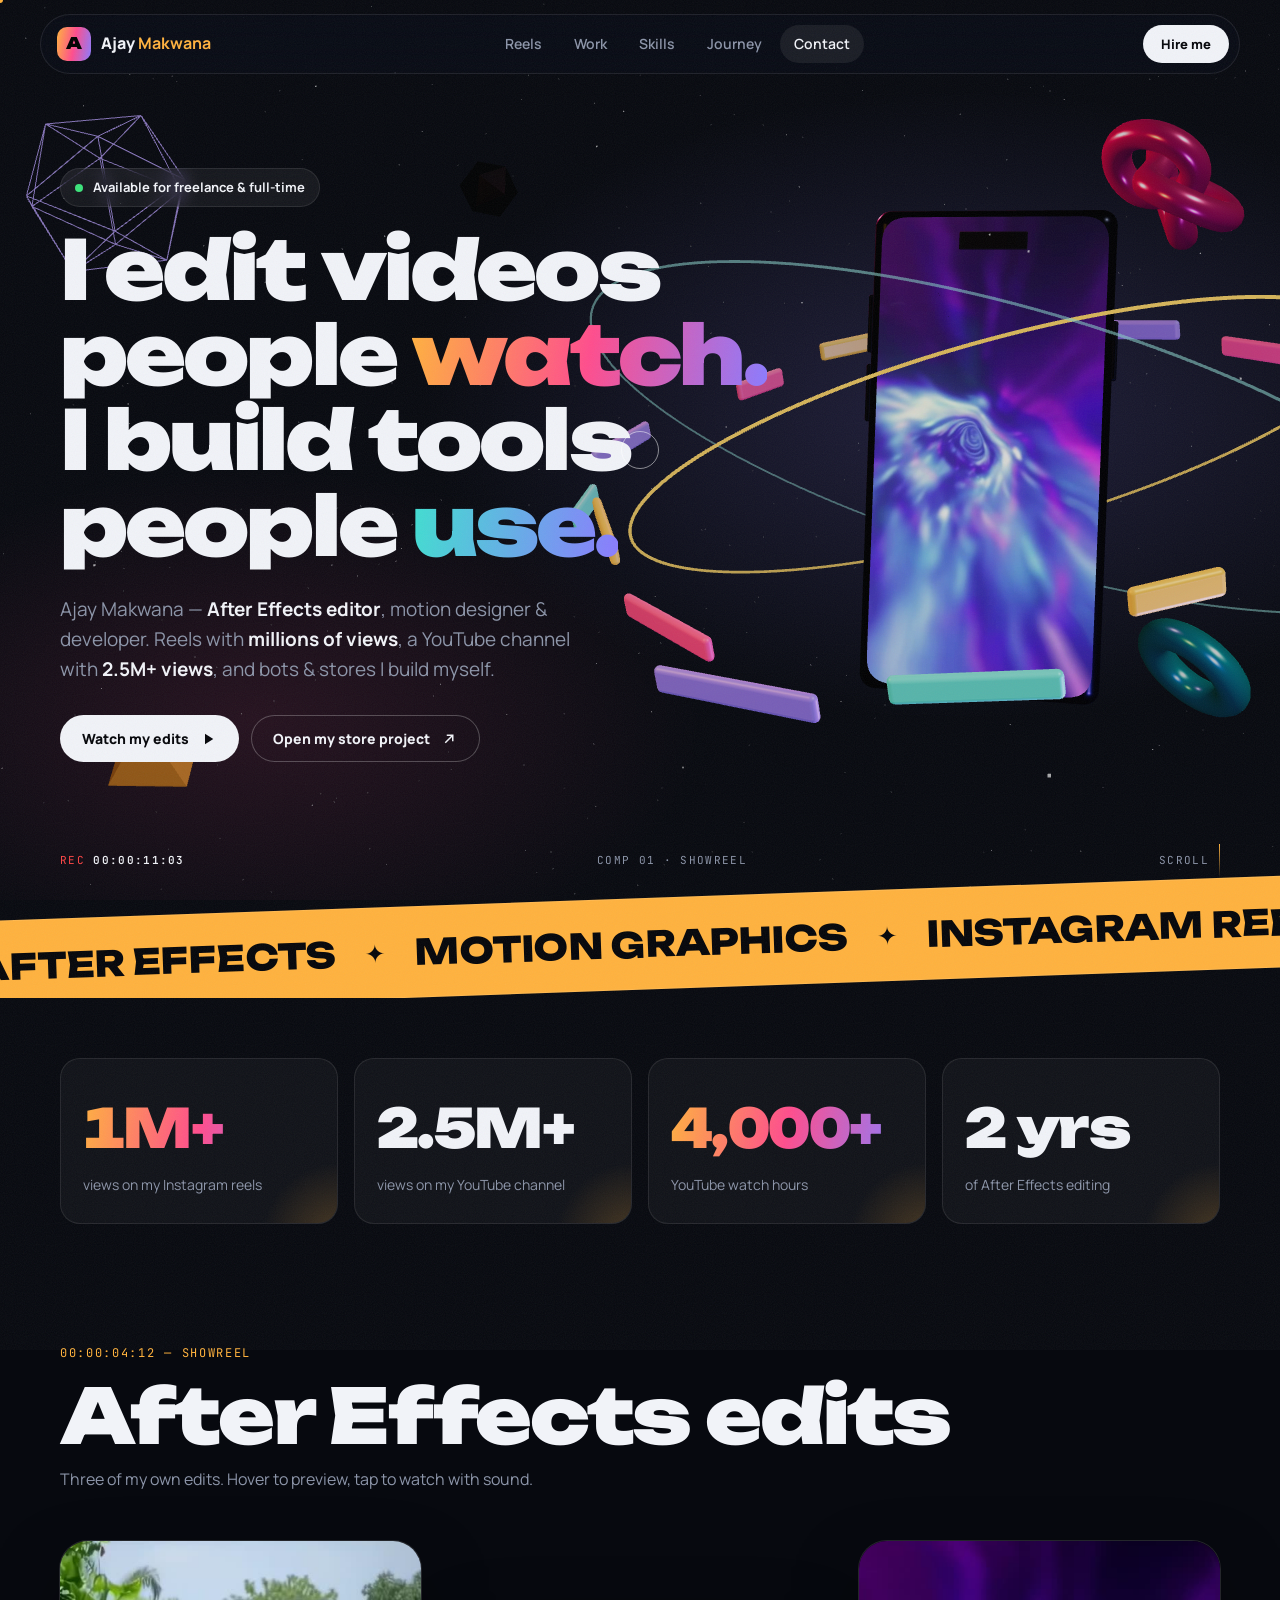
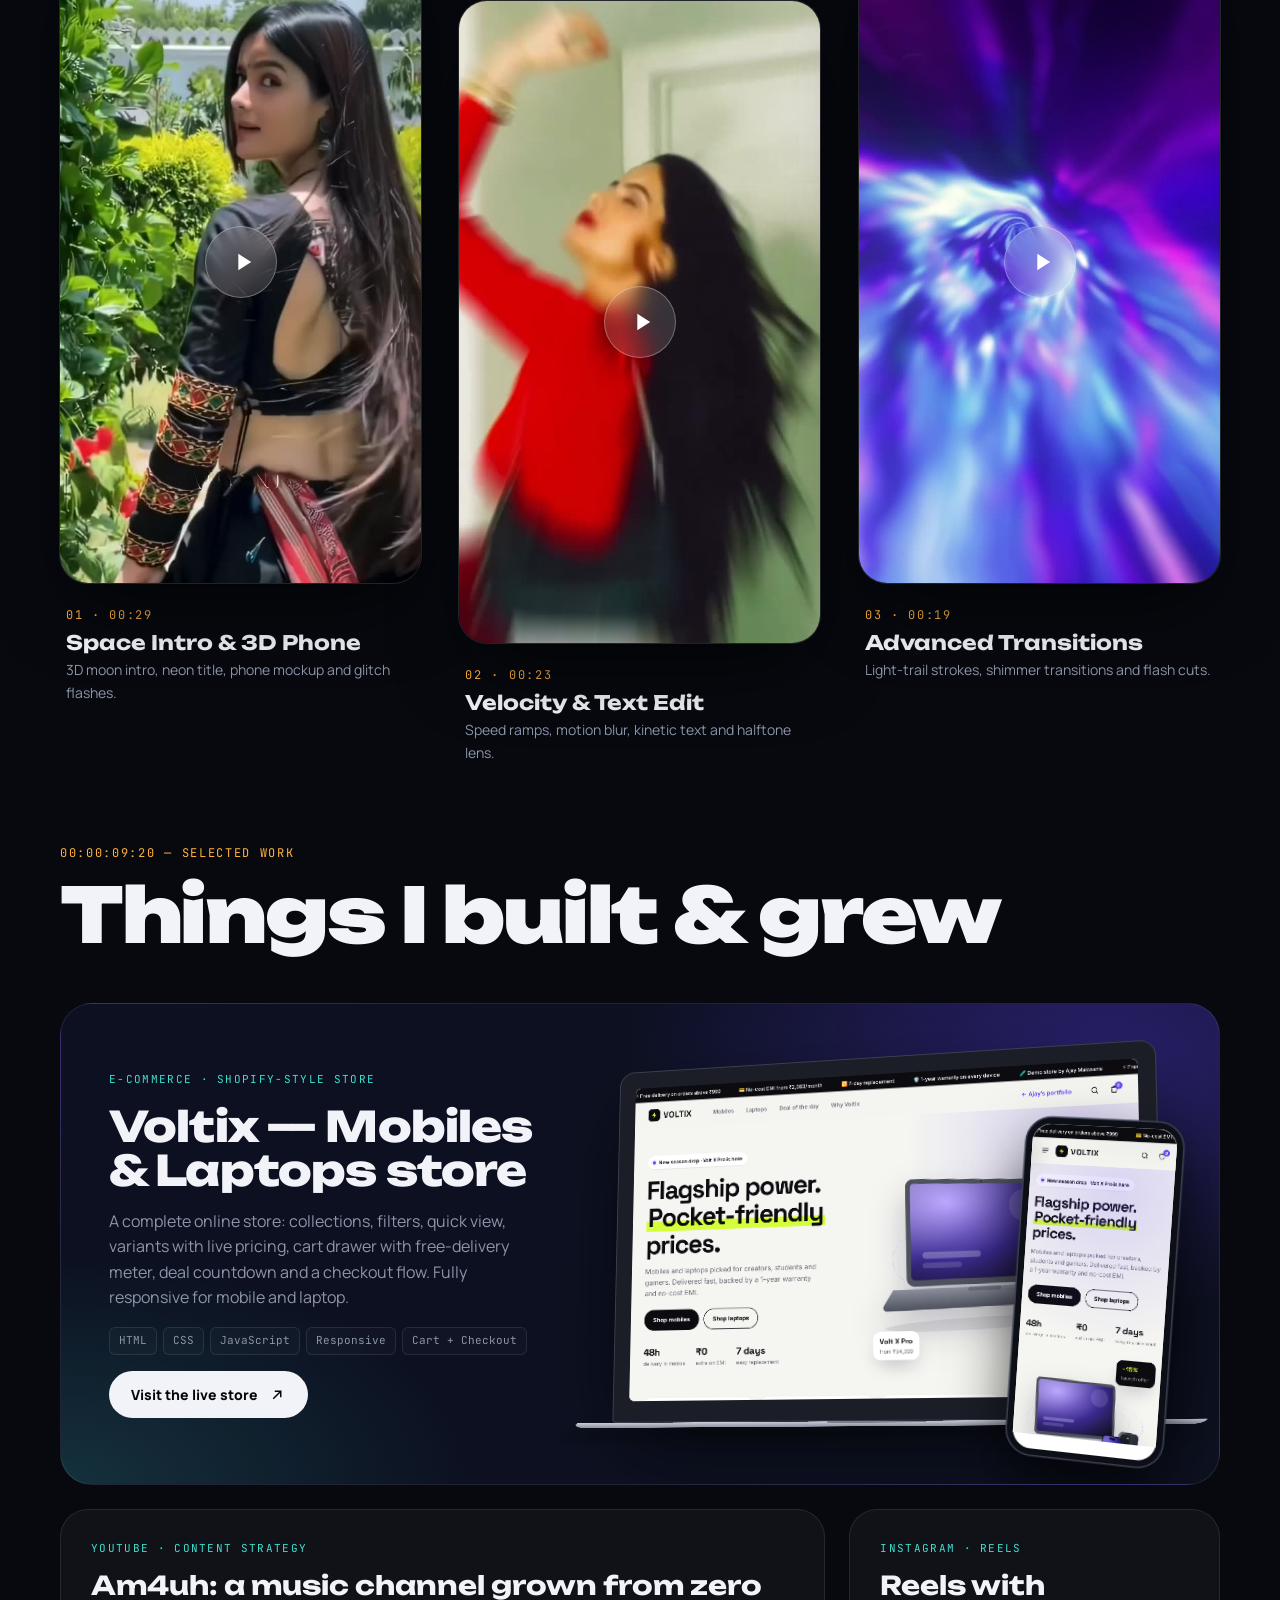
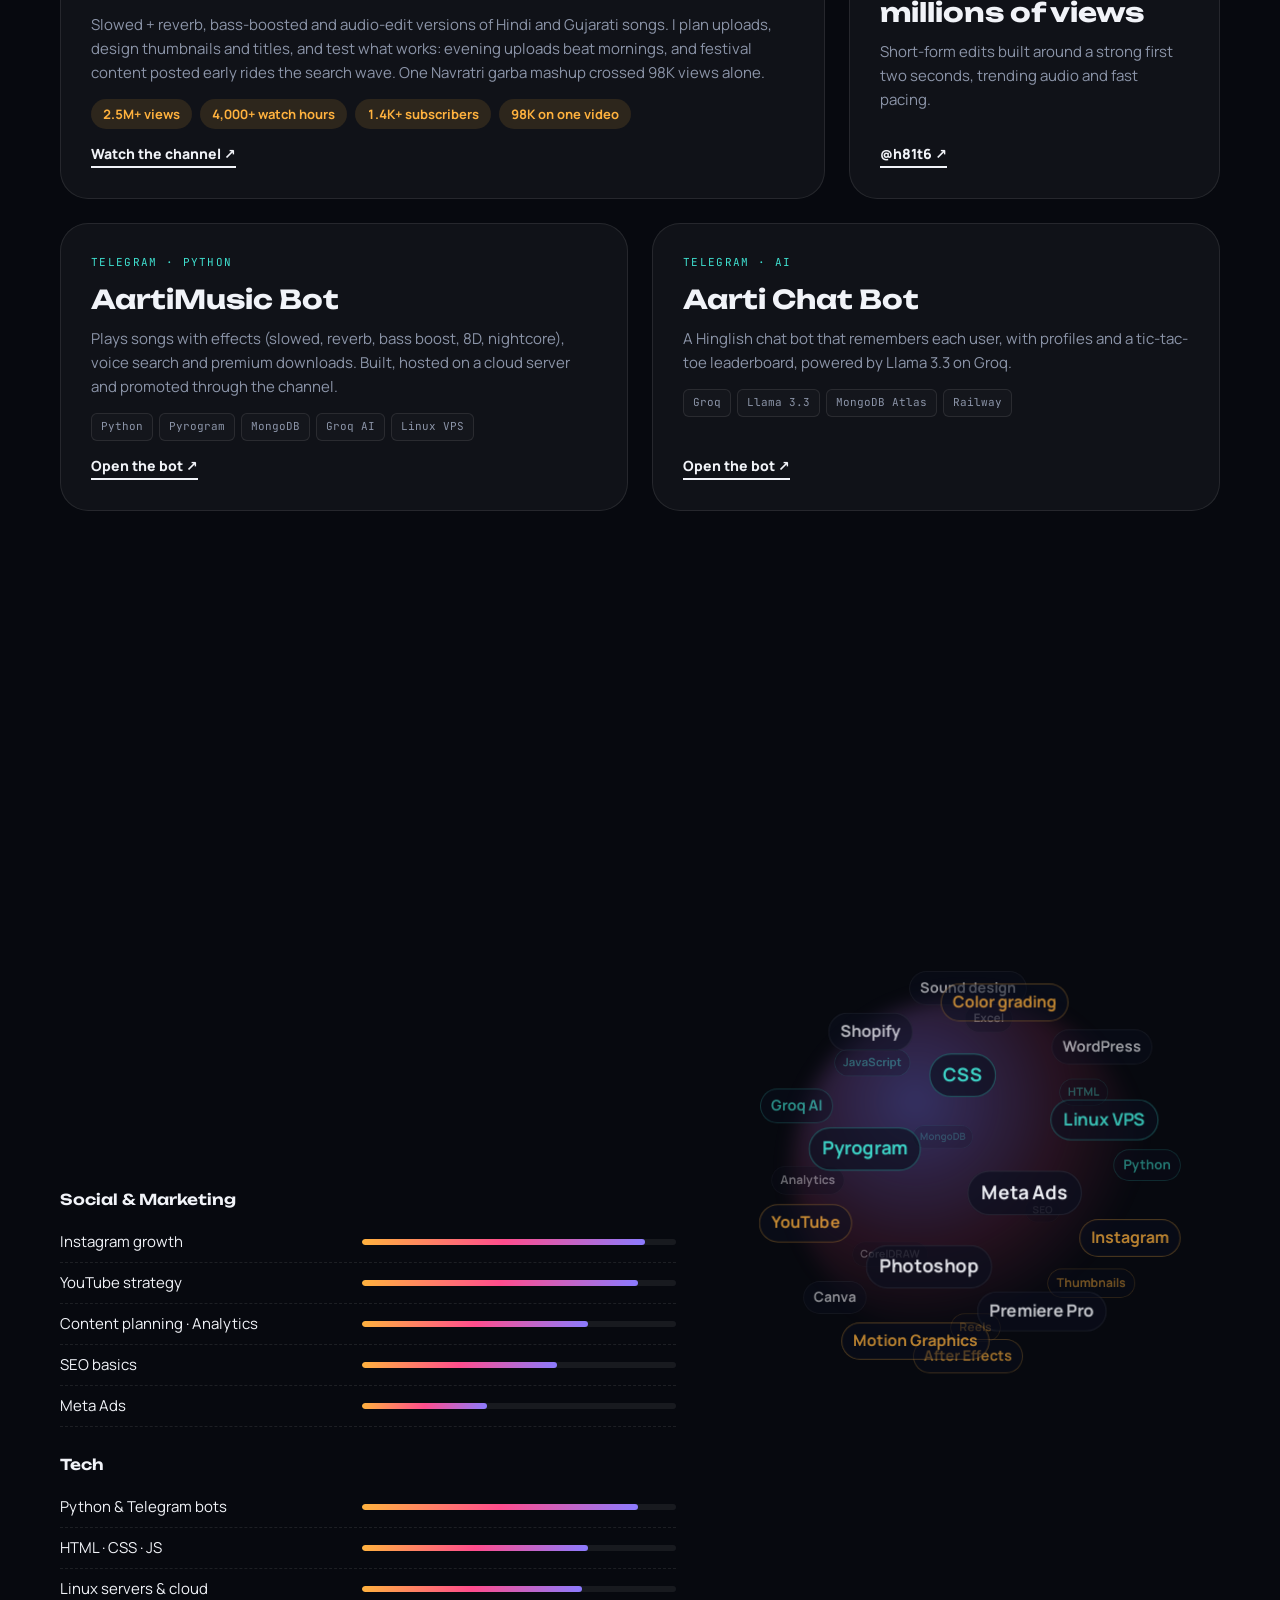
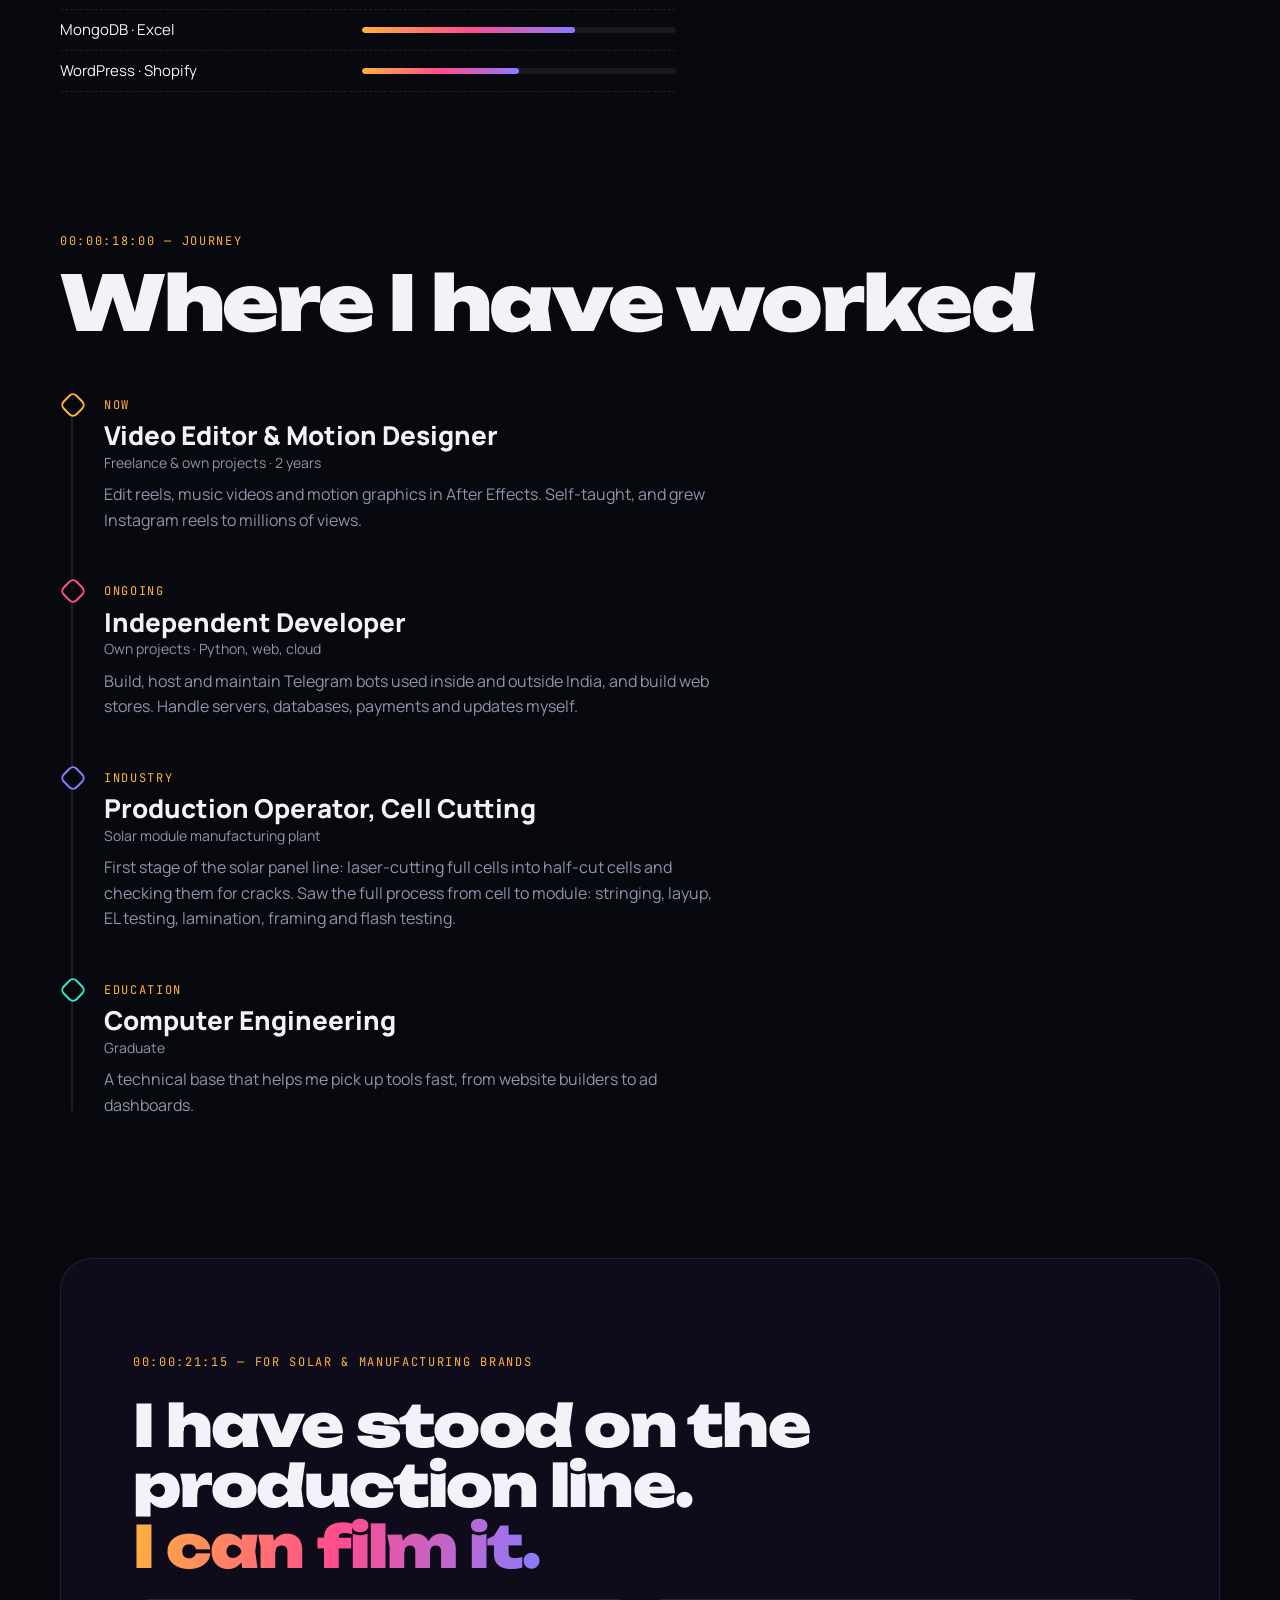
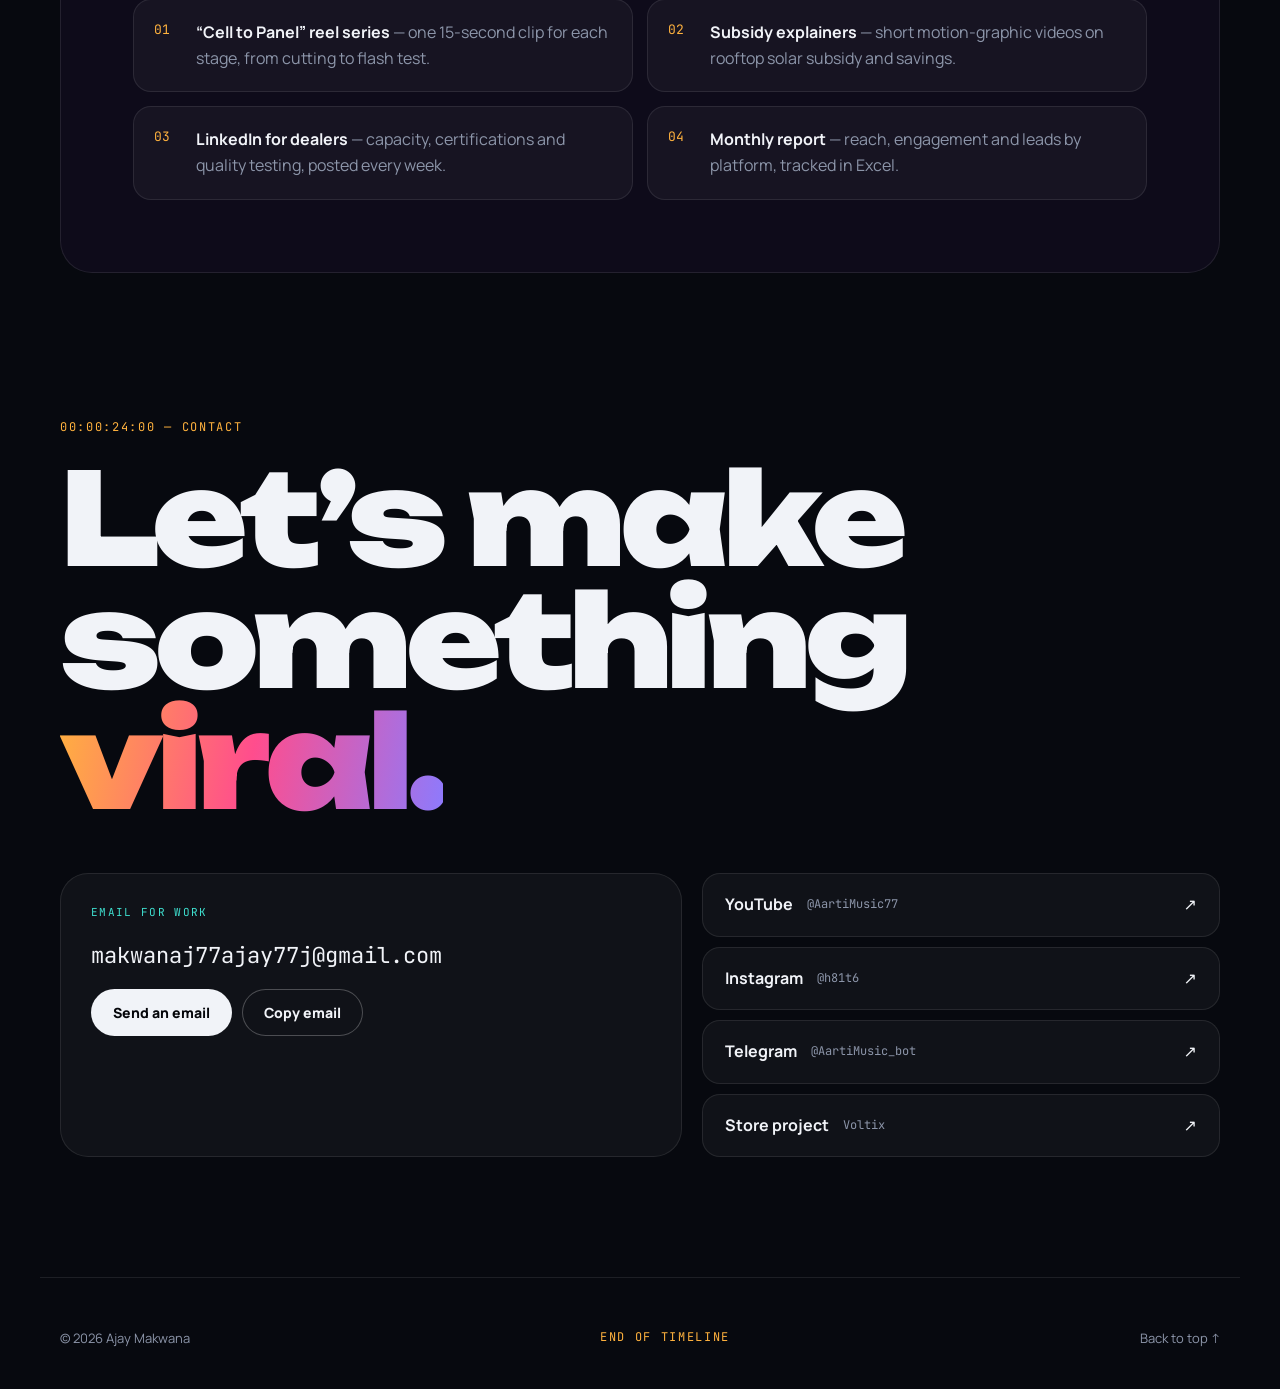
==== commit 910b4078: "Show full name instead of AjayxNJ and update YouTube views to 2.5M+ Co-Authored-By: Claude Opus 5.5 " ====
--- a/index.html
+++ b/index.html
@@ -4,7 +4,7 @@
 <meta charset="utf-8">
 <meta name="viewport" content="width=device-width,initial-scale=1,viewport-fit=cover">
 <title>Ajay Makwana — Video Editor, Motion Designer &amp; Developer</title>
-<meta name="description" content="Ajay Makwana (AjayxNJ): After Effects video editor, motion designer, content creator and developer. Reels with millions of views, a 200K+ view YouTube channel, Telegram bots and e-commerce stores.">
+<meta name="description" content="Ajay Makwana: After Effects video editor, motion designer, content creator and developer. Reels with millions of views, a YouTube channel with 2.5M+ views, Telegram bots and e-commerce stores.">
 <meta name="theme-color" content="#07090F">
 <meta property="og:title" content="Ajay Makwana — Video Editor & Developer">
 <meta property="og:description" content="After Effects edits, motion graphics, reels, Telegram bots and online stores.">
@@ -21,7 +21,7 @@
 <!-- ===== Loader: a render progress bar ===== -->
 <div class="loader" id="loader" aria-hidden="true">
   <div class="loader-inner">
-    <div class="loader-top"><span>AJAYxNJ.aep</span><span>RENDER QUEUE</span></div>
+    <div class="loader-top"><span>AJAY_MAKWANA.aep</span><span>RENDER QUEUE</span></div>
     <div class="loader-tc" id="loader-tc">00:00:00:00</div>
     <div class="loader-bar"><i id="loader-bar"></i></div>
     <div class="loader-bottom"><span>H.264 · 1080×1920 · 30fps</span><span id="loader-pct">0%</span></div>
@@ -35,7 +35,7 @@
 <!-- ===== Navigation ===== -->
 <header class="nav" id="nav">
   <a href="#home" class="logo" aria-label="Ajay Makwana, home">
-    <span class="logo-mark">A</span><span class="logo-text">Ajay<b>x</b>NJ</span>
+    <span class="logo-mark">A</span><span class="logo-text">Ajay <b>Makwana</b></span>
   </a>
   <nav class="nav-links" aria-label="Main">
     <a href="#reels">Reels</a>
@@ -64,7 +64,7 @@
       <span class="line"><span class="word">I build</span> <span class="word">tools</span></span>
       <span class="line"><span class="word">people</span> <span class="word grad2">use.</span></span>
     </h1>
-    <p class="hero-sub" data-reveal>Ajay Makwana — <b>After Effects editor</b>, motion designer &amp; developer. Reels with <b>millions of views</b>, a YouTube channel past <b>200K views</b>, and bots &amp; stores I build myself.</p>
+    <p class="hero-sub" data-reveal>Ajay Makwana — <b>After Effects editor</b>, motion designer &amp; developer. Reels with <b>millions of views</b>, a YouTube channel with <b>2.5M+ views</b>, and bots &amp; stores I build myself.</p>
     <div class="hero-actions" data-reveal>
       <a href="#reels" class="btn magnetic"><span>Watch my edits</span><svg viewBox="0 0 24 24" aria-hidden="true"><path d="M8 5v14l11-7z"/></svg></a>
       <a href="store/" class="btn btn-ghost magnetic"><span>Open my store project</span><svg viewBox="0 0 24 24" aria-hidden="true"><path d="M7 17 17 7M9 7h8v8" fill="none" stroke="currentColor" stroke-width="2"/></svg></a>
@@ -89,7 +89,7 @@
 <section class="stats-sec">
   <div class="wrap stats">
     <div class="stat" data-reveal><strong><span data-count="1" data-suffix="M+">0</span></strong><span>views on my Instagram reels</span></div>
-    <div class="stat" data-reveal><strong><span data-count="200" data-suffix="K+">0</span></strong><span>views on my YouTube channel</span></div>
+    <div class="stat" data-reveal><strong><span data-count="2.5" data-suffix="M+">0</span></strong><span>views on my YouTube channel</span></div>
     <div class="stat" data-reveal><strong><span data-count="4000" data-suffix="+">0</span></strong><span>YouTube watch hours</span></div>
     <div class="stat" data-reveal><strong><span data-count="2" data-suffix=" yrs">0</span></strong><span>of After Effects editing</span></div>
   </div>
@@ -170,7 +170,7 @@
         <span class="tag">YouTube · Content strategy</span>
         <h3>Am4uh: a music channel grown from zero</h3>
         <p>Slowed + reverb, bass-boosted and audio-edit versions of Hindi and Gujarati songs. I plan uploads, design thumbnails and titles, and test what works: evening uploads beat mornings, and festival content posted early rides the search wave. One Navratri garba mashup crossed 98K views alone.</p>
-        <div class="kpis"><span class="kpi">200K+ views</span><span class="kpi">4,000+ watch hours</span><span class="kpi">1.4K+ subscribers</span><span class="kpi">98K on one video</span></div>
+        <div class="kpis"><span class="kpi">2.5M+ views</span><span class="kpi">4,000+ watch hours</span><span class="kpi">1.4K+ subscribers</span><span class="kpi">98K on one video</span></div>
         <a class="link" href="https://www.youtube.com/@AartiMusic77" target="_blank" rel="noopener">Watch the channel ↗</a>
       </article>
       <article class="card card-ig tilt-soft" data-reveal>
@@ -307,7 +307,7 @@
 </main>
 
 <footer class="foot wrap">
-  <span>© 2026 Ajay Makwana · AjayxNJ</span>
+  <span>© 2026 Ajay Makwana</span>
   <span class="tc">END OF TIMELINE</span>
   <a href="#home">Back to top ↑</a>
 </footer>
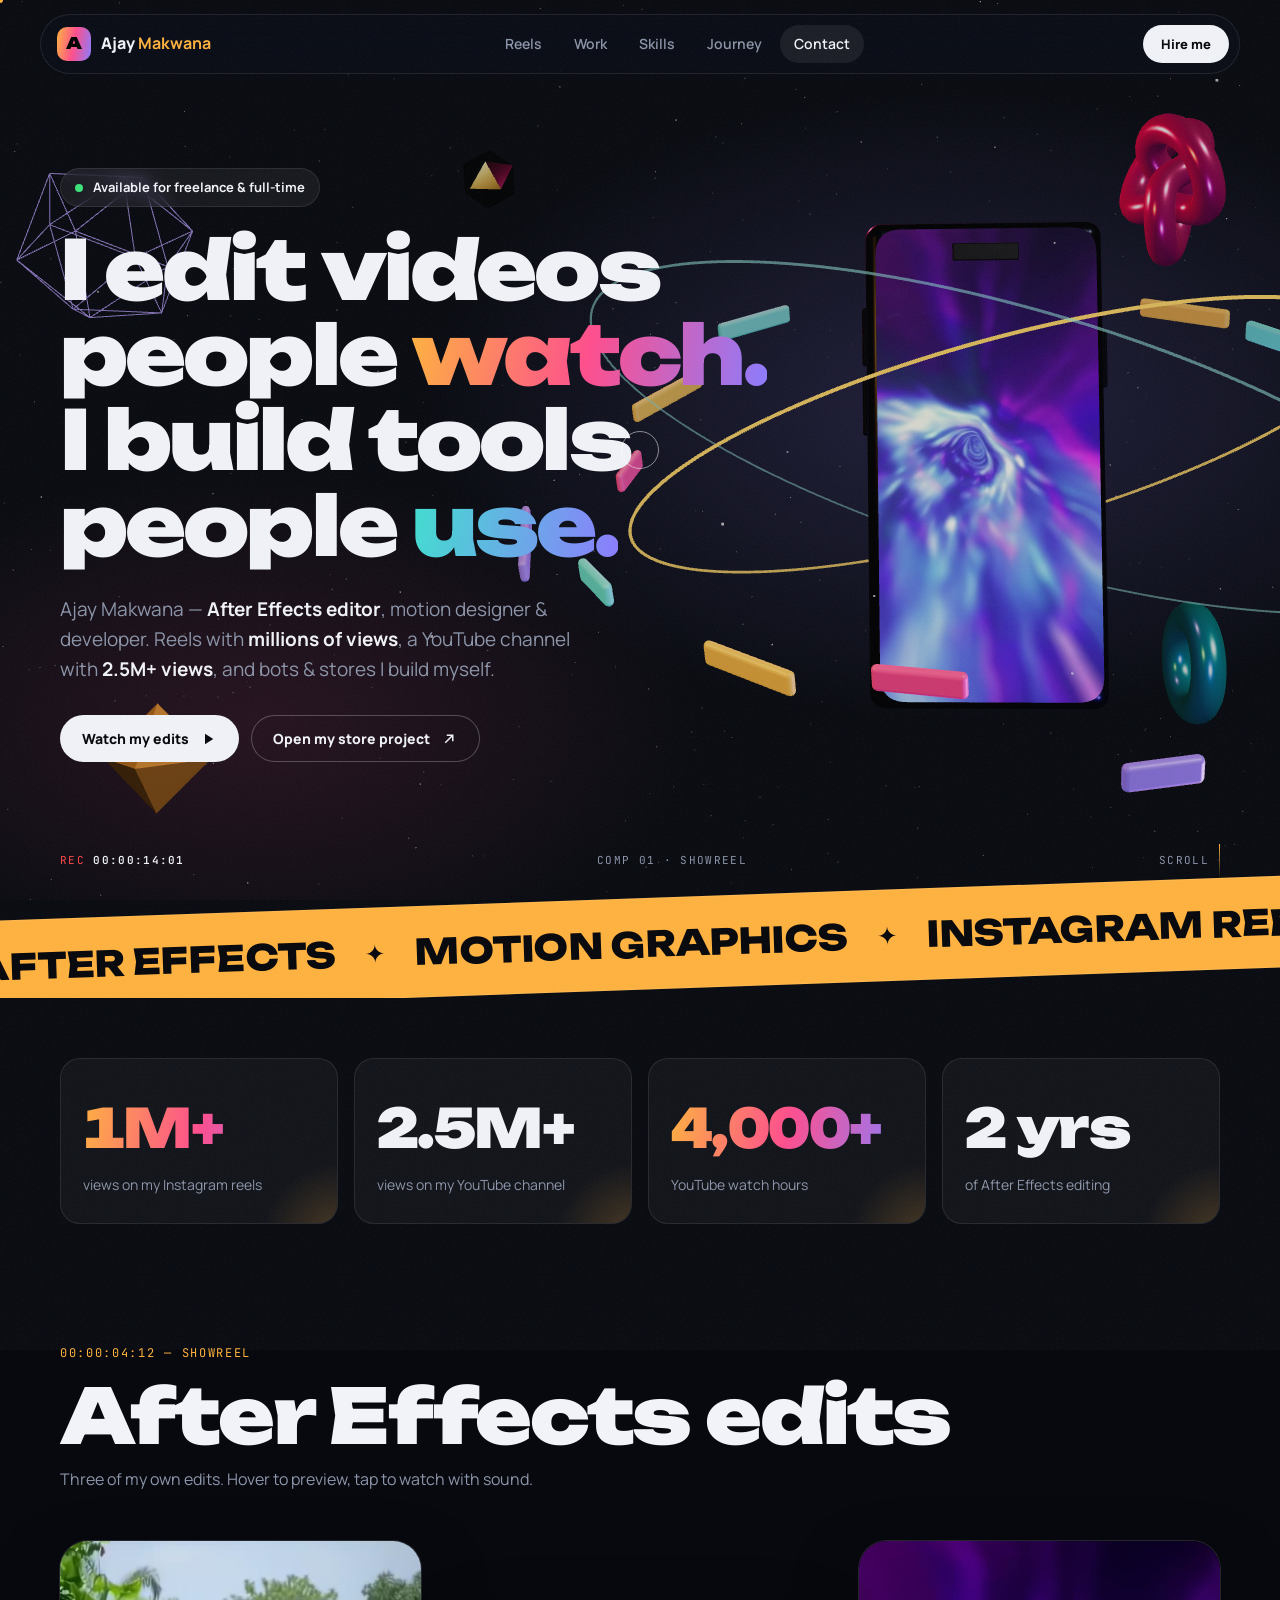
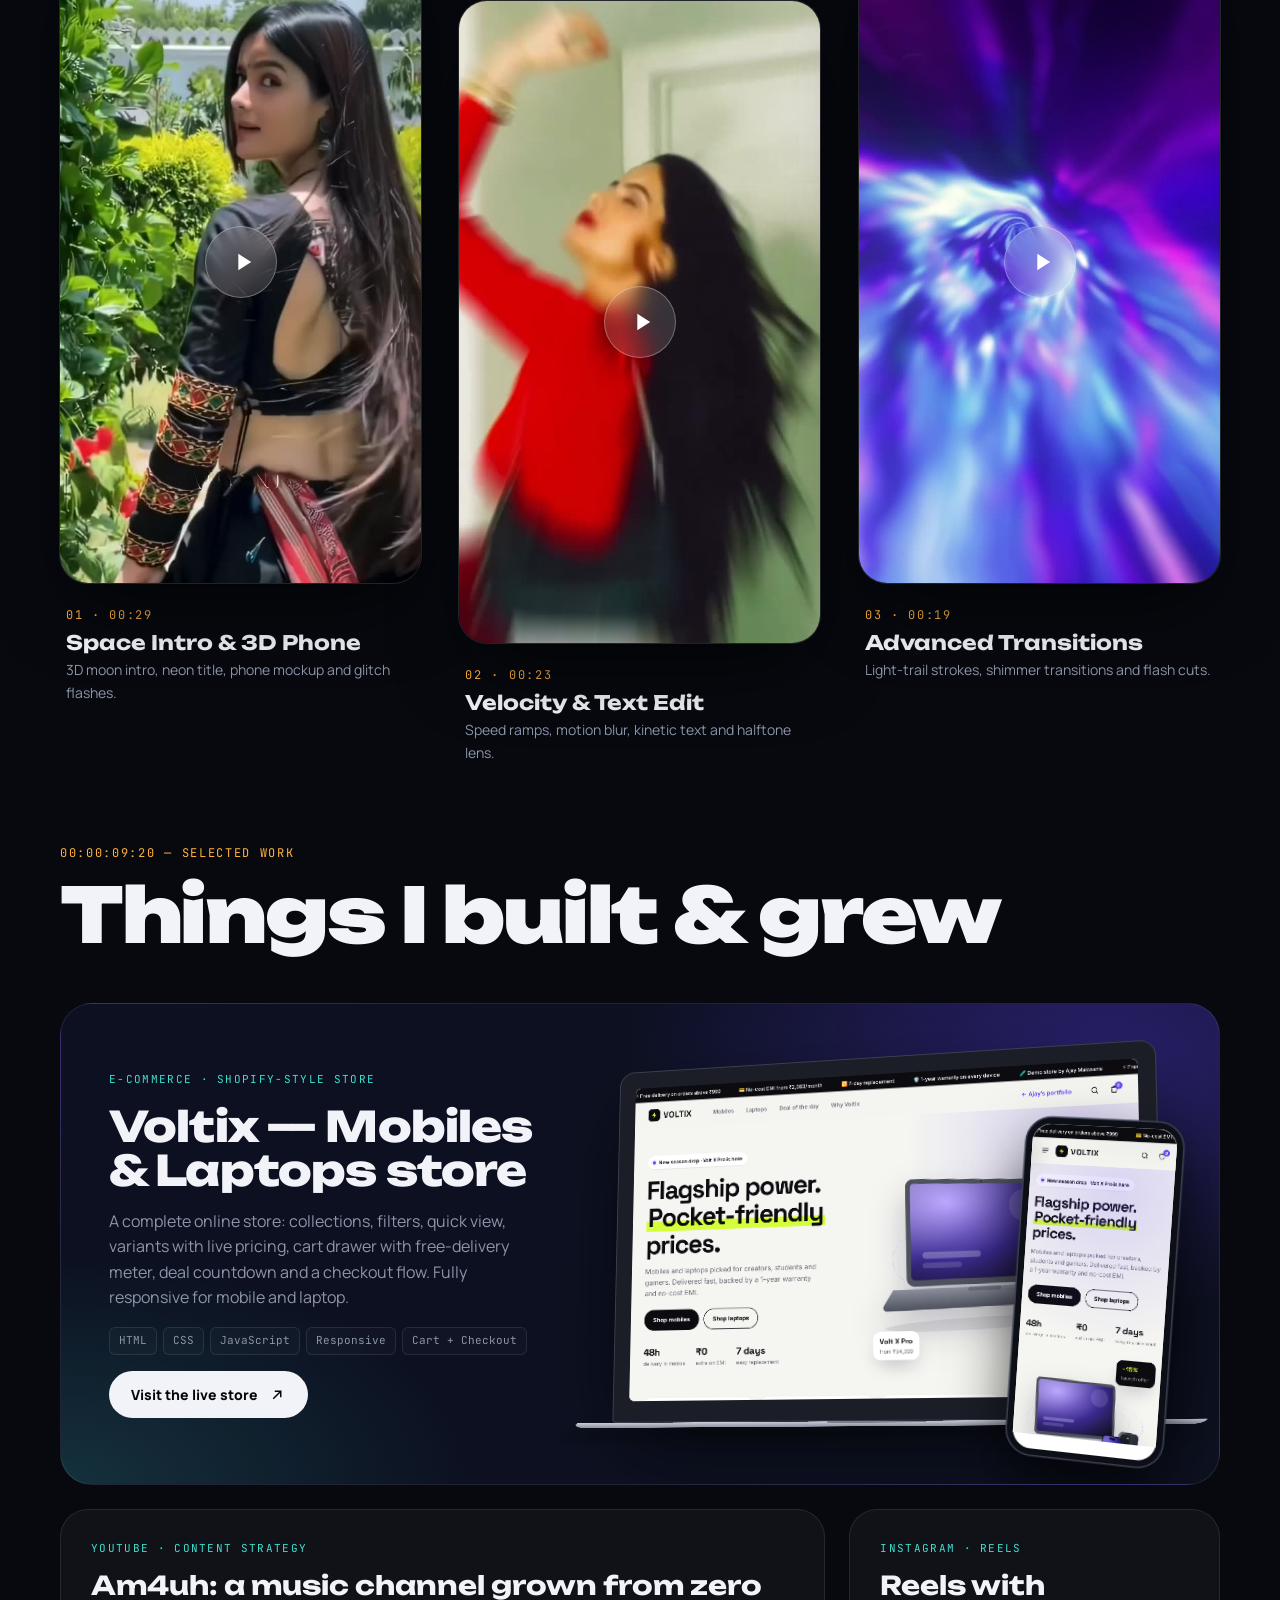
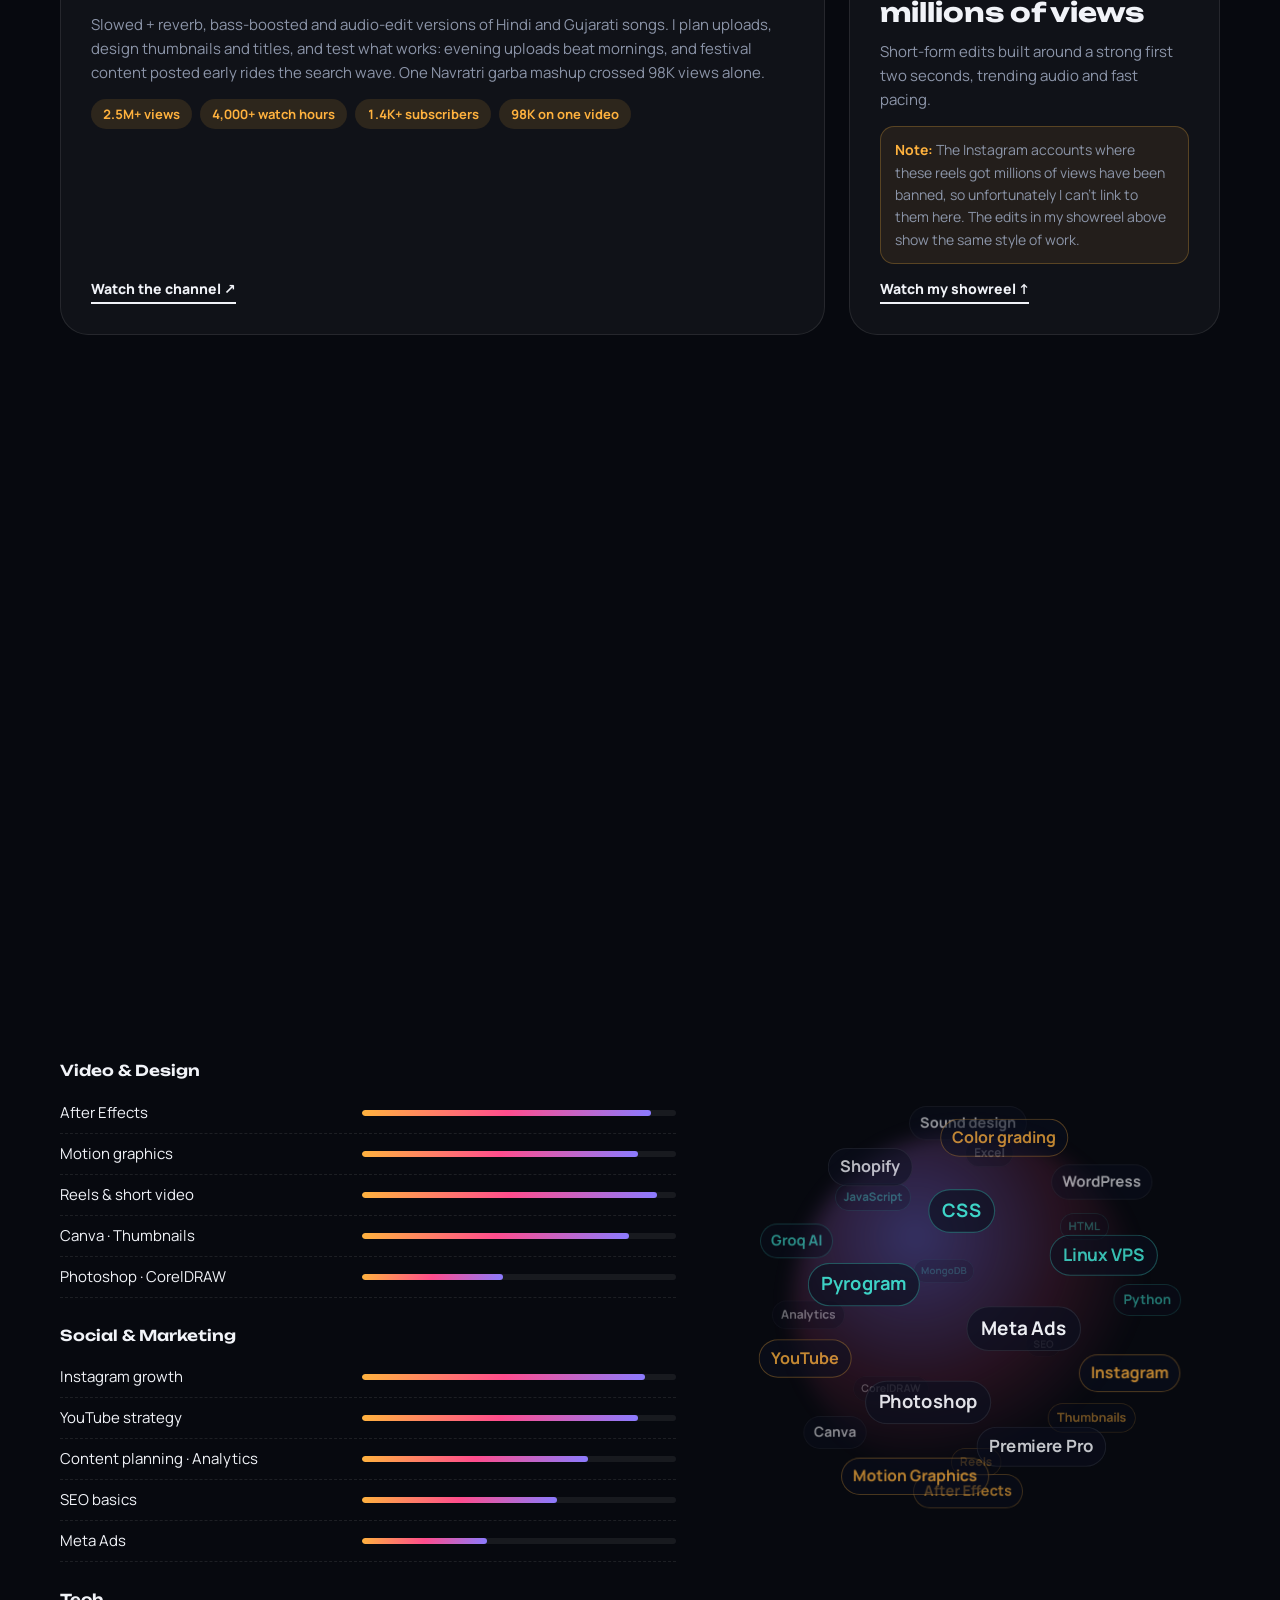
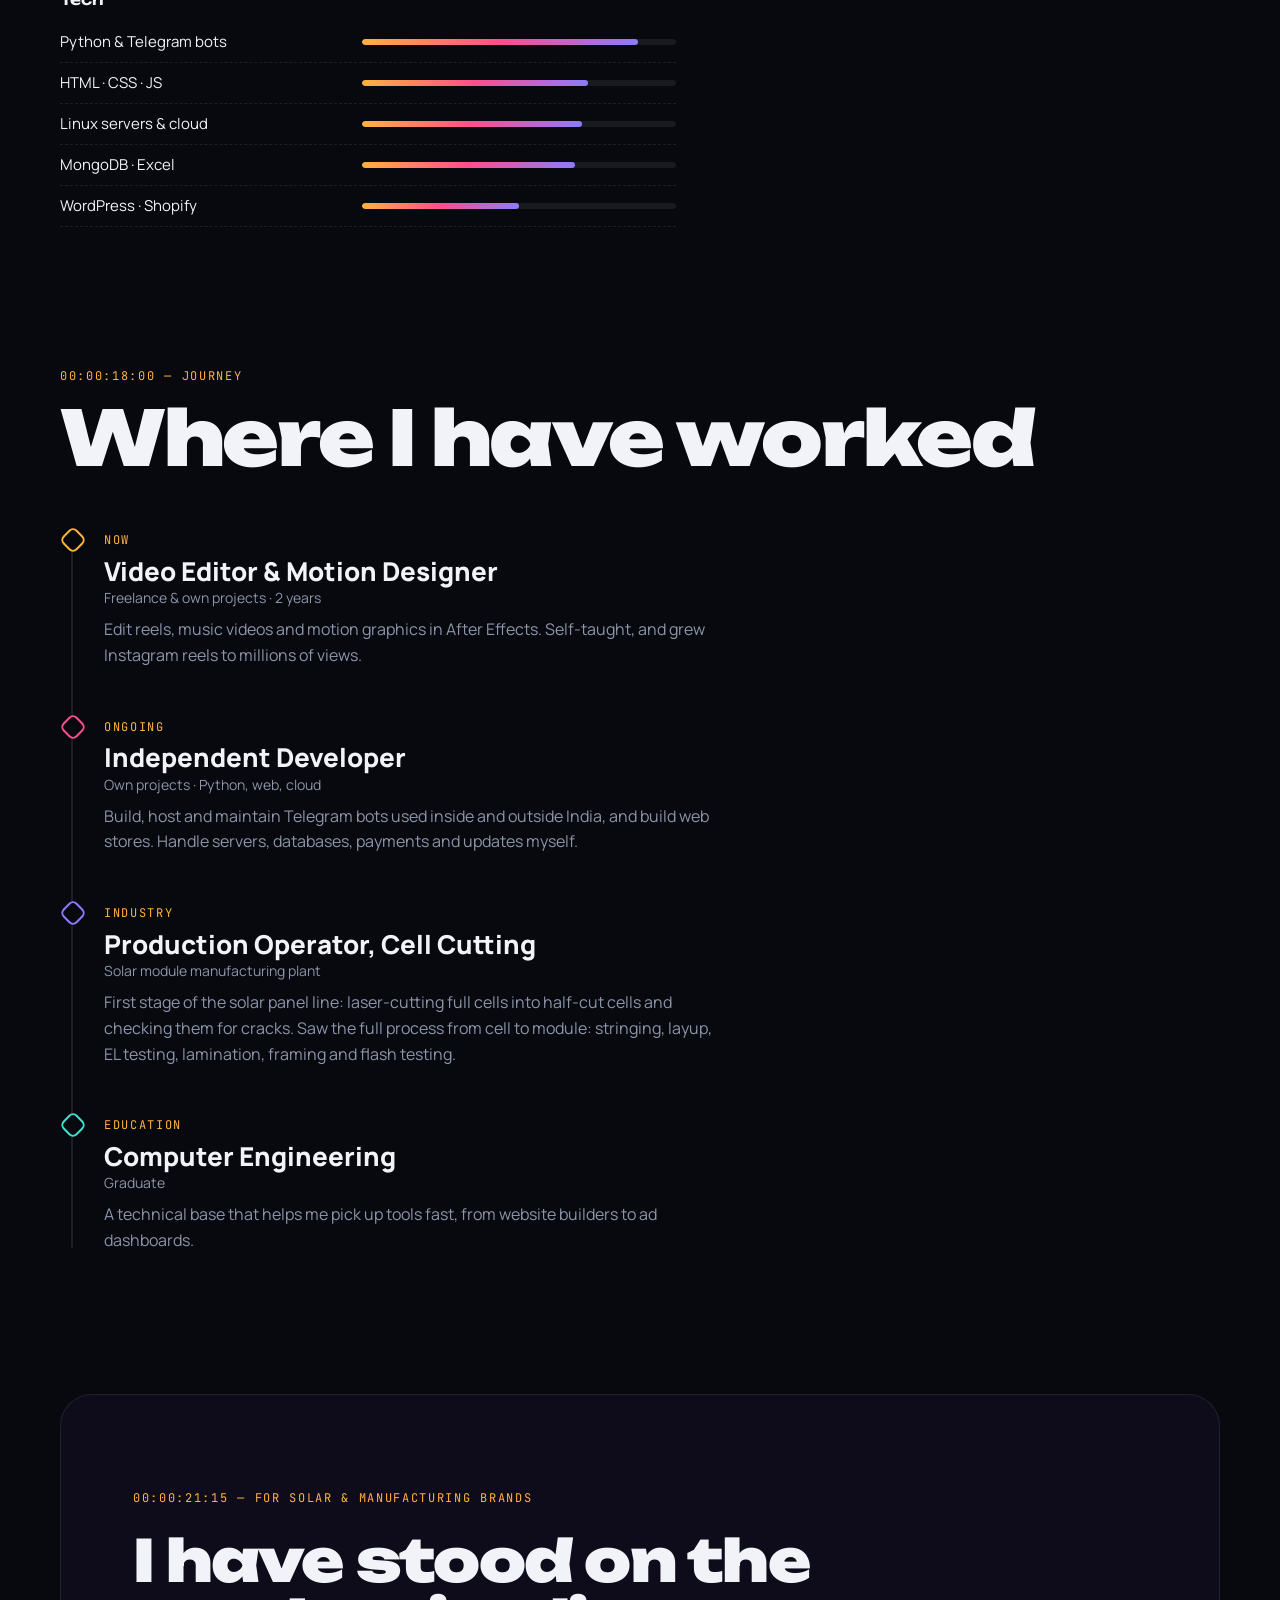
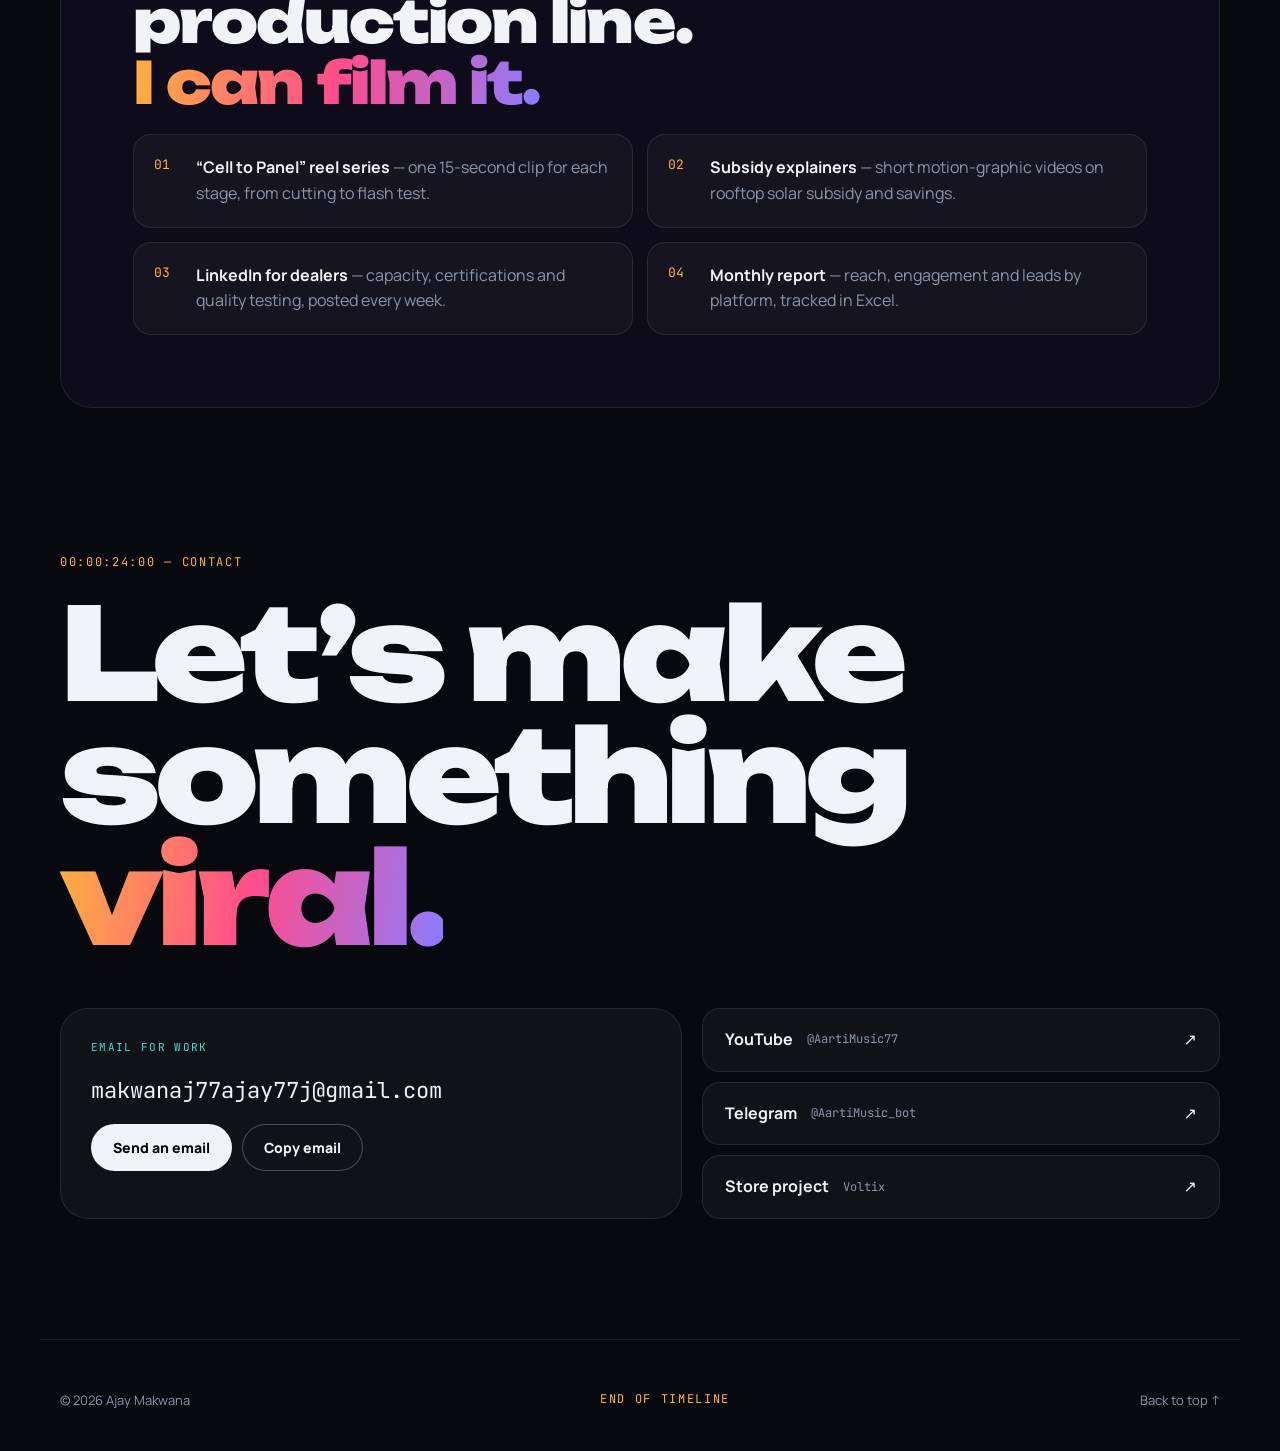
==== commit b793b13f: "Remove @h81t6 link and explain the banned reels accounts Co-Authored-By: Claude Opus 5.5 <noreply@an" ====
--- a/index.html
+++ b/index.html
@@ -178,7 +178,8 @@
         <span class="tag">Instagram · Reels</span>
         <h3>Reels with millions of views</h3>
         <p>Short-form edits built around a strong first two seconds, trending audio and fast pacing.</p>
-        <a class="link" href="https://www.instagram.com/h81t6/" target="_blank" rel="noopener">@h81t6 ↗</a>
+        <p class="note"><b>Note:</b> The Instagram accounts where these reels got millions of views have been banned, so unfortunately I can’t link to them here. The edits in my showreel above show the same style of work.</p>
+        <a class="link" href="#reels">Watch my showreel ↑</a>
       </article>
       <article class="card tilt-soft" data-reveal>
         <div class="card-glow"></div>
@@ -297,7 +298,6 @@
       </div>
       <div class="socials" data-reveal>
         <a class="soc" href="https://www.youtube.com/@AartiMusic77" target="_blank" rel="noopener"><b>YouTube</b><span>@AartiMusic77</span><i>↗</i></a>
-        <a class="soc" href="https://www.instagram.com/h81t6/" target="_blank" rel="noopener"><b>Instagram</b><span>@h81t6</span><i>↗</i></a>
         <a class="soc" href="https://t.me/AartiMusic_bot" target="_blank" rel="noopener"><b>Telegram</b><span>@AartiMusic_bot</span><i>↗</i></a>
         <a class="soc" href="store/"><b>Store project</b><span>Voltix</span><i>↗</i></a>
       </div>
--- a/assets/css/style.css
+++ b/assets/css/style.css
@@ -221,6 +221,8 @@
 .card p{color:var(--muted);font-size:15px}
 .card-glow{position:absolute;width:340px;height:340px;border-radius:50%;left:var(--mx,50%);top:var(--my,50%);transform:translate(-50%,-50%);background:radial-gradient(circle,rgba(255,178,62,.16),transparent 65%);pointer-events:none;opacity:0;transition:opacity .4s}
 .card:hover .card-glow{opacity:1}
+.card .note{font-size:14px;padding:12px 14px;border-radius:14px;background:rgba(255,178,62,.08);border:1px solid rgba(255,178,62,.25);color:var(--muted)}
+.card .note b{color:var(--amber)}
 .kpis{display:flex;flex-wrap:wrap;gap:8px}
 .kpi{font:700 13px var(--body);padding:6px 12px;border-radius:999px;background:rgba(255,178,62,.12);color:var(--amber);font-variant-numeric:tabular-nums}
 .link{margin-top:auto;font-weight:800;font-size:14px;align-self:flex-start;background:linear-gradient(currentColor,currentColor) 0 100%/100% 2px no-repeat;padding-bottom:3px;transition:background-size .4s var(--ease),color .2s}
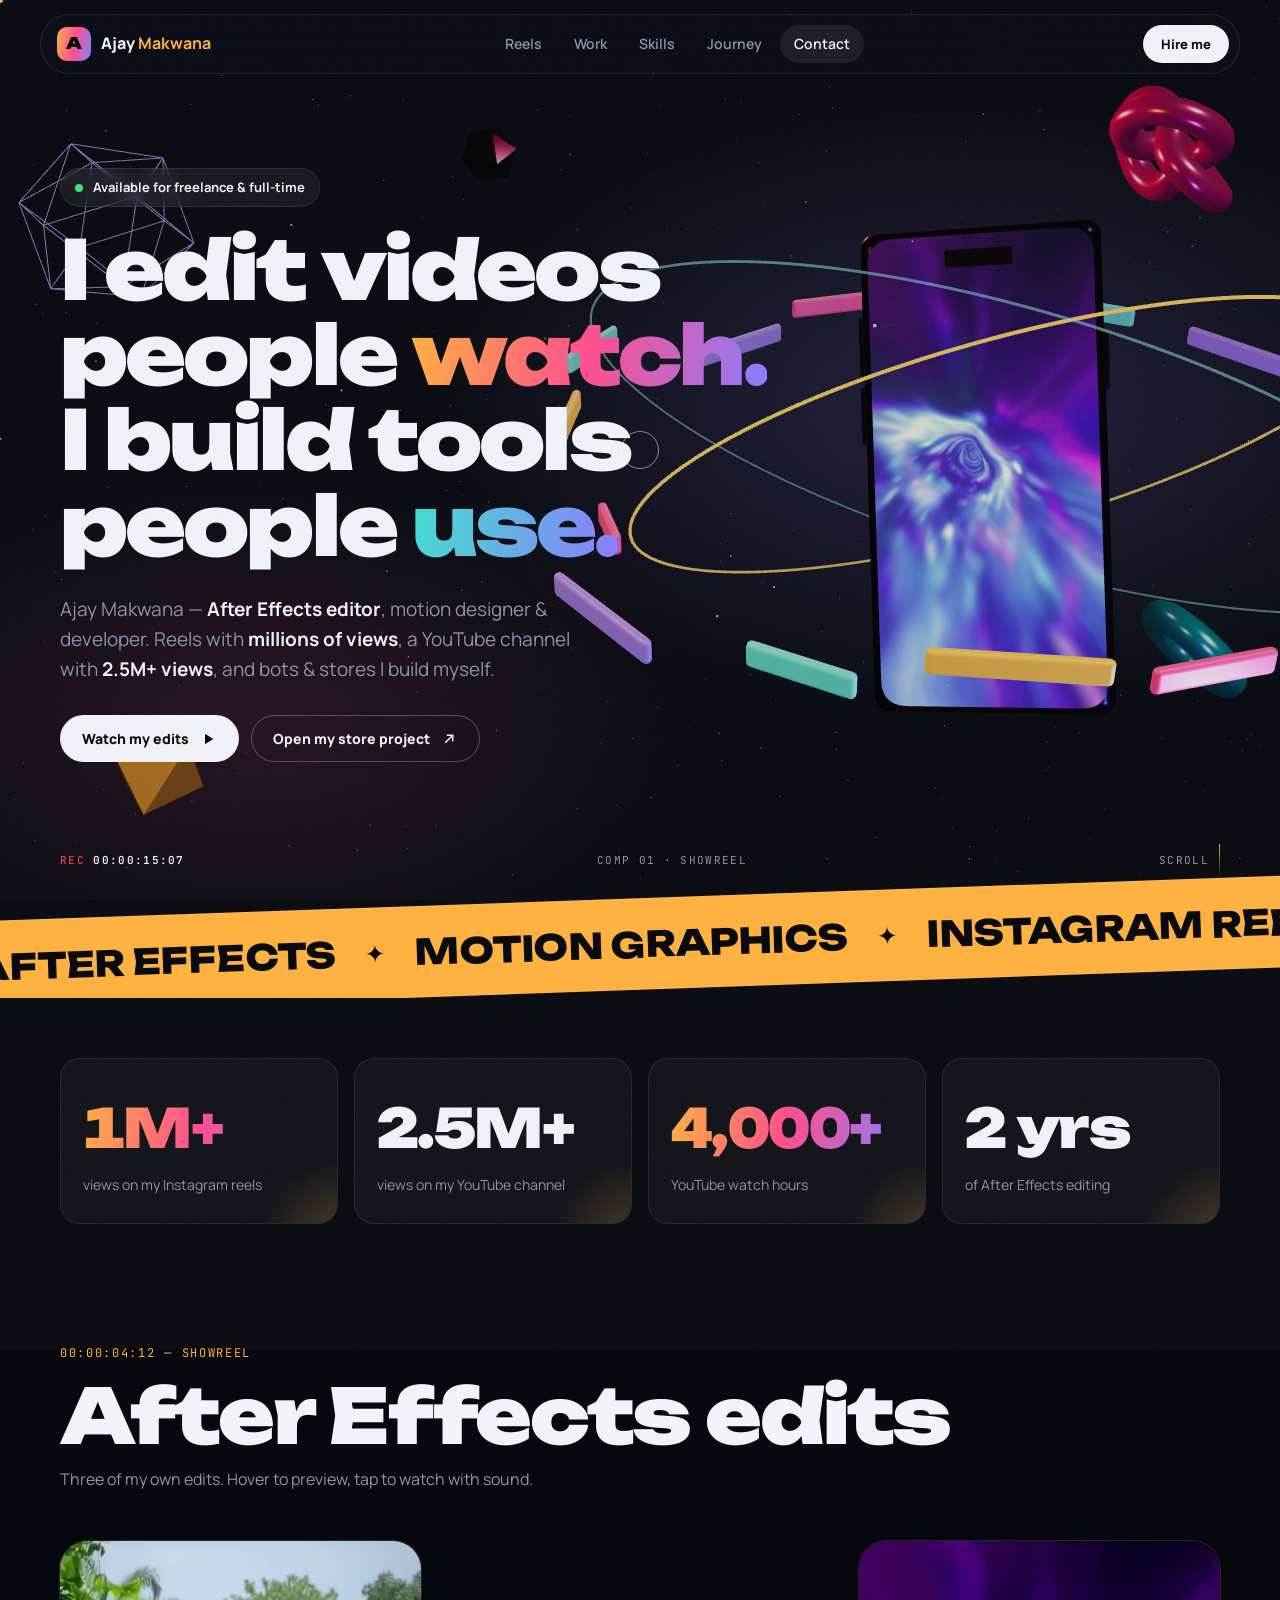
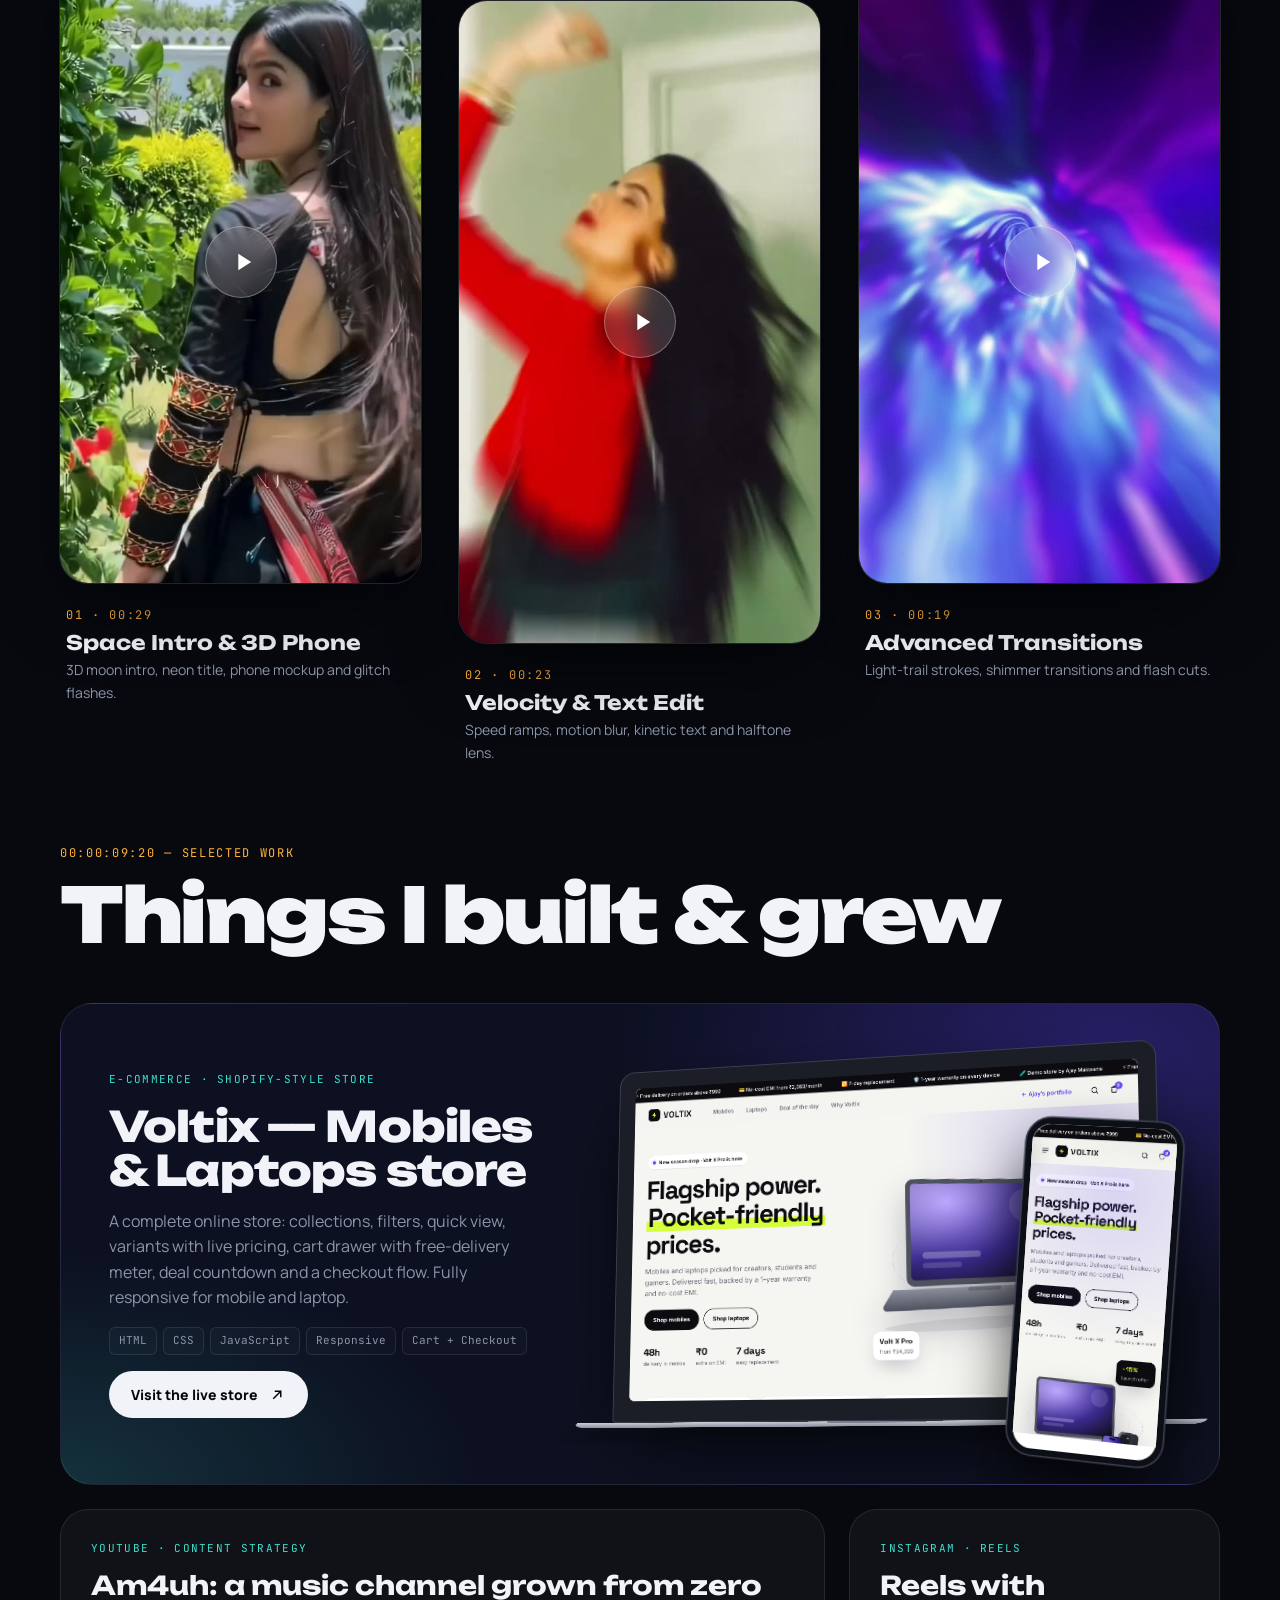
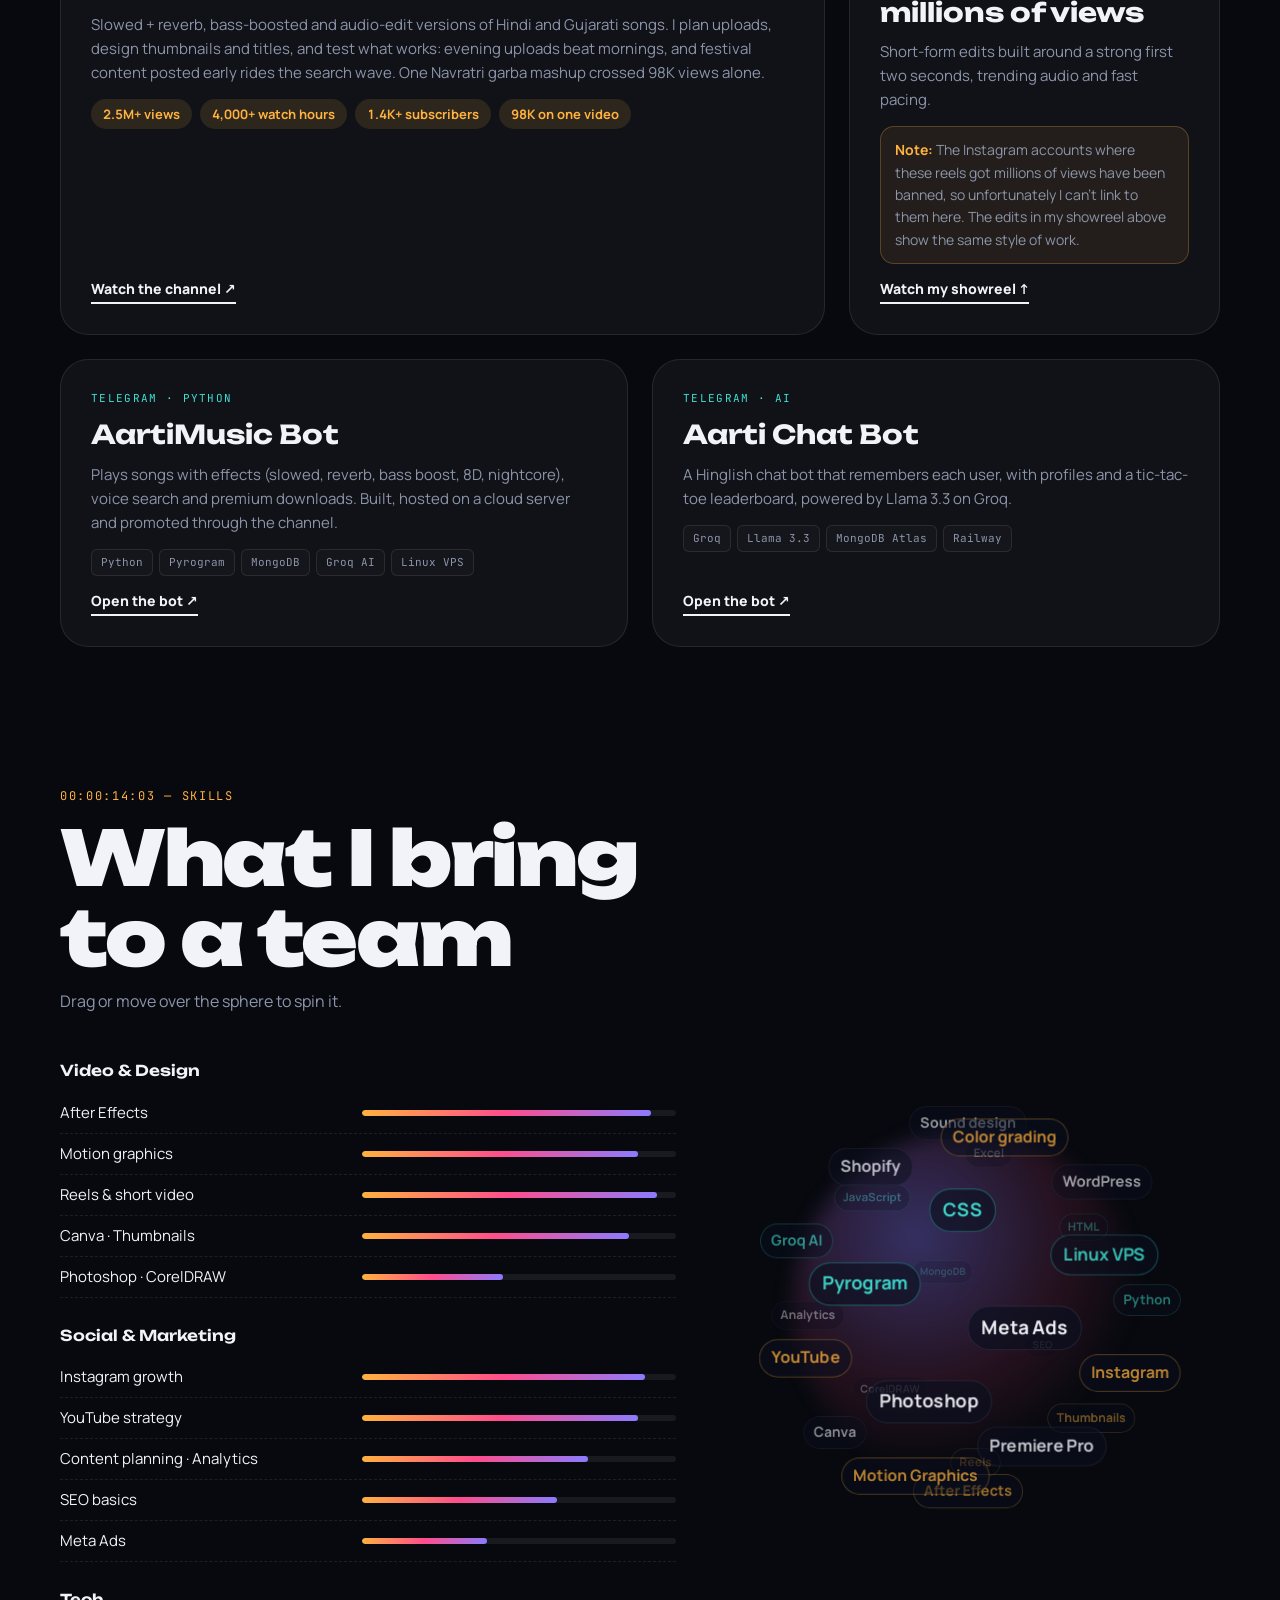
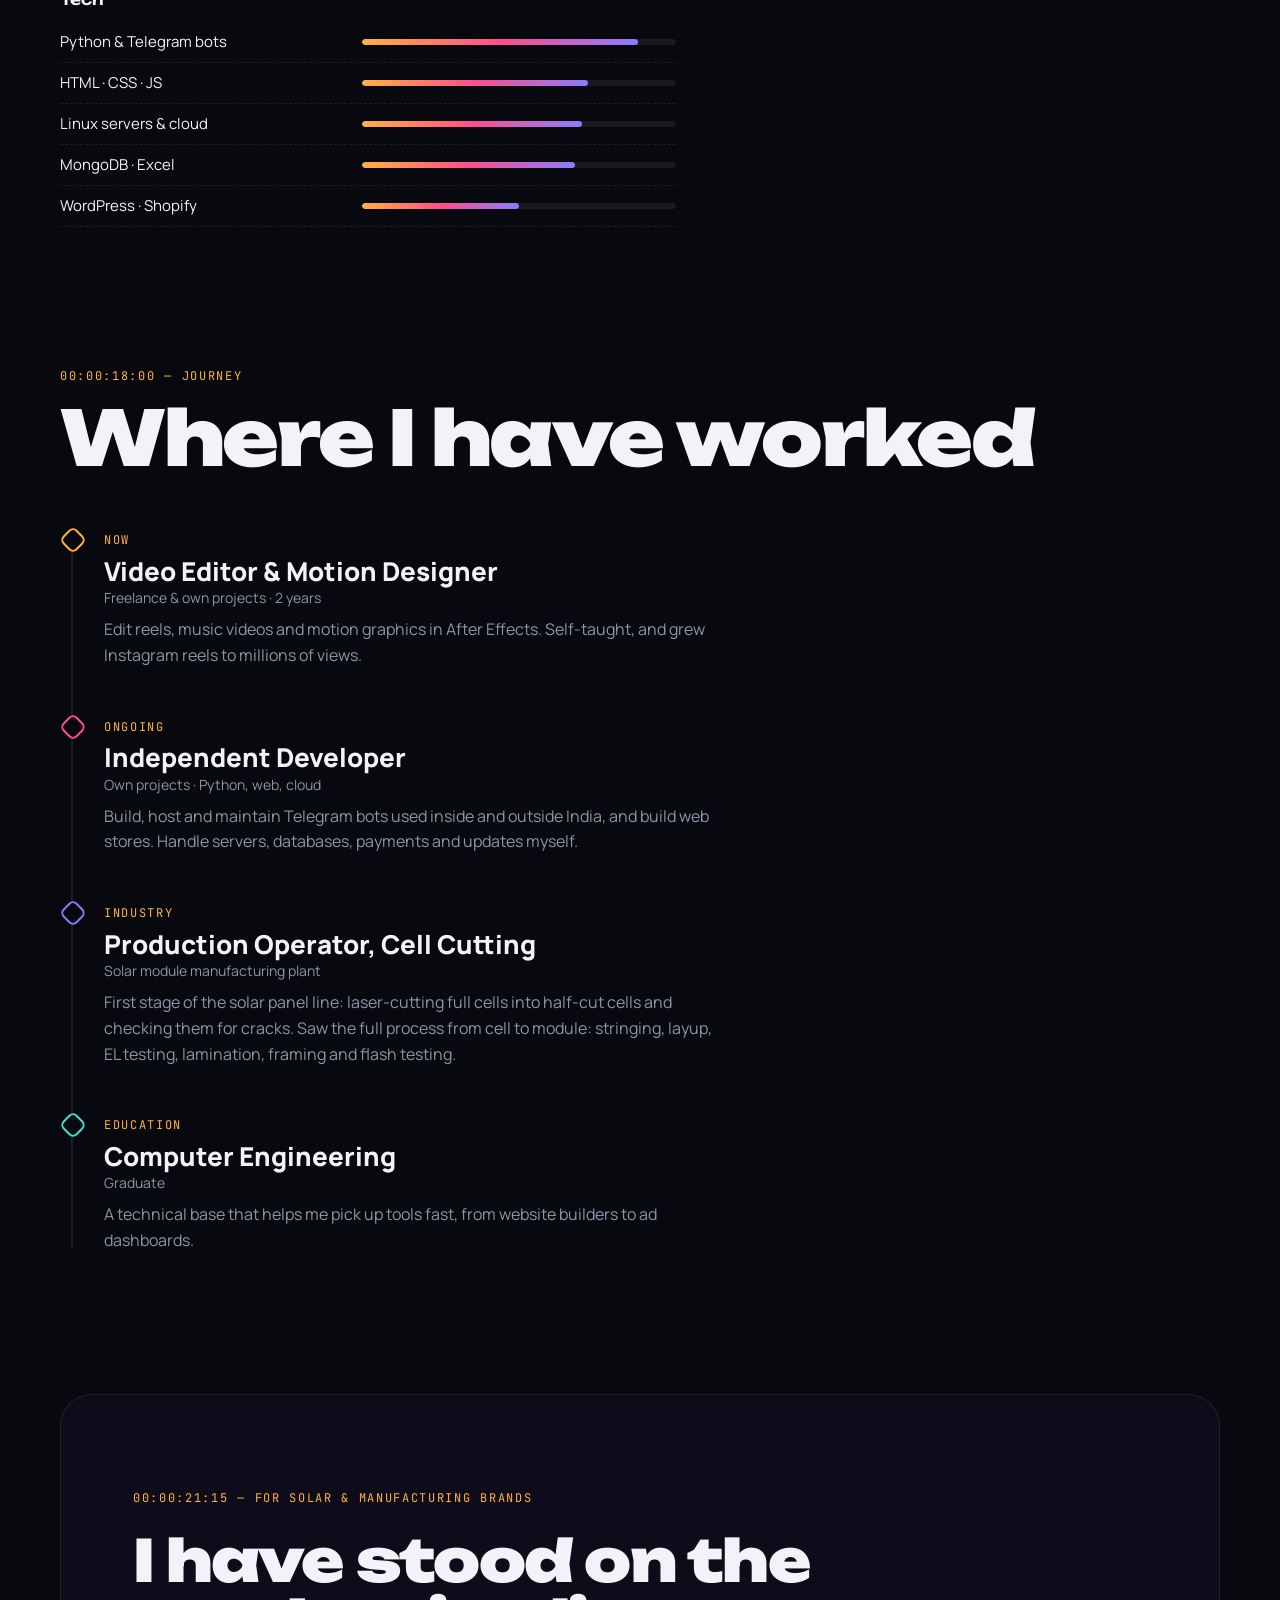
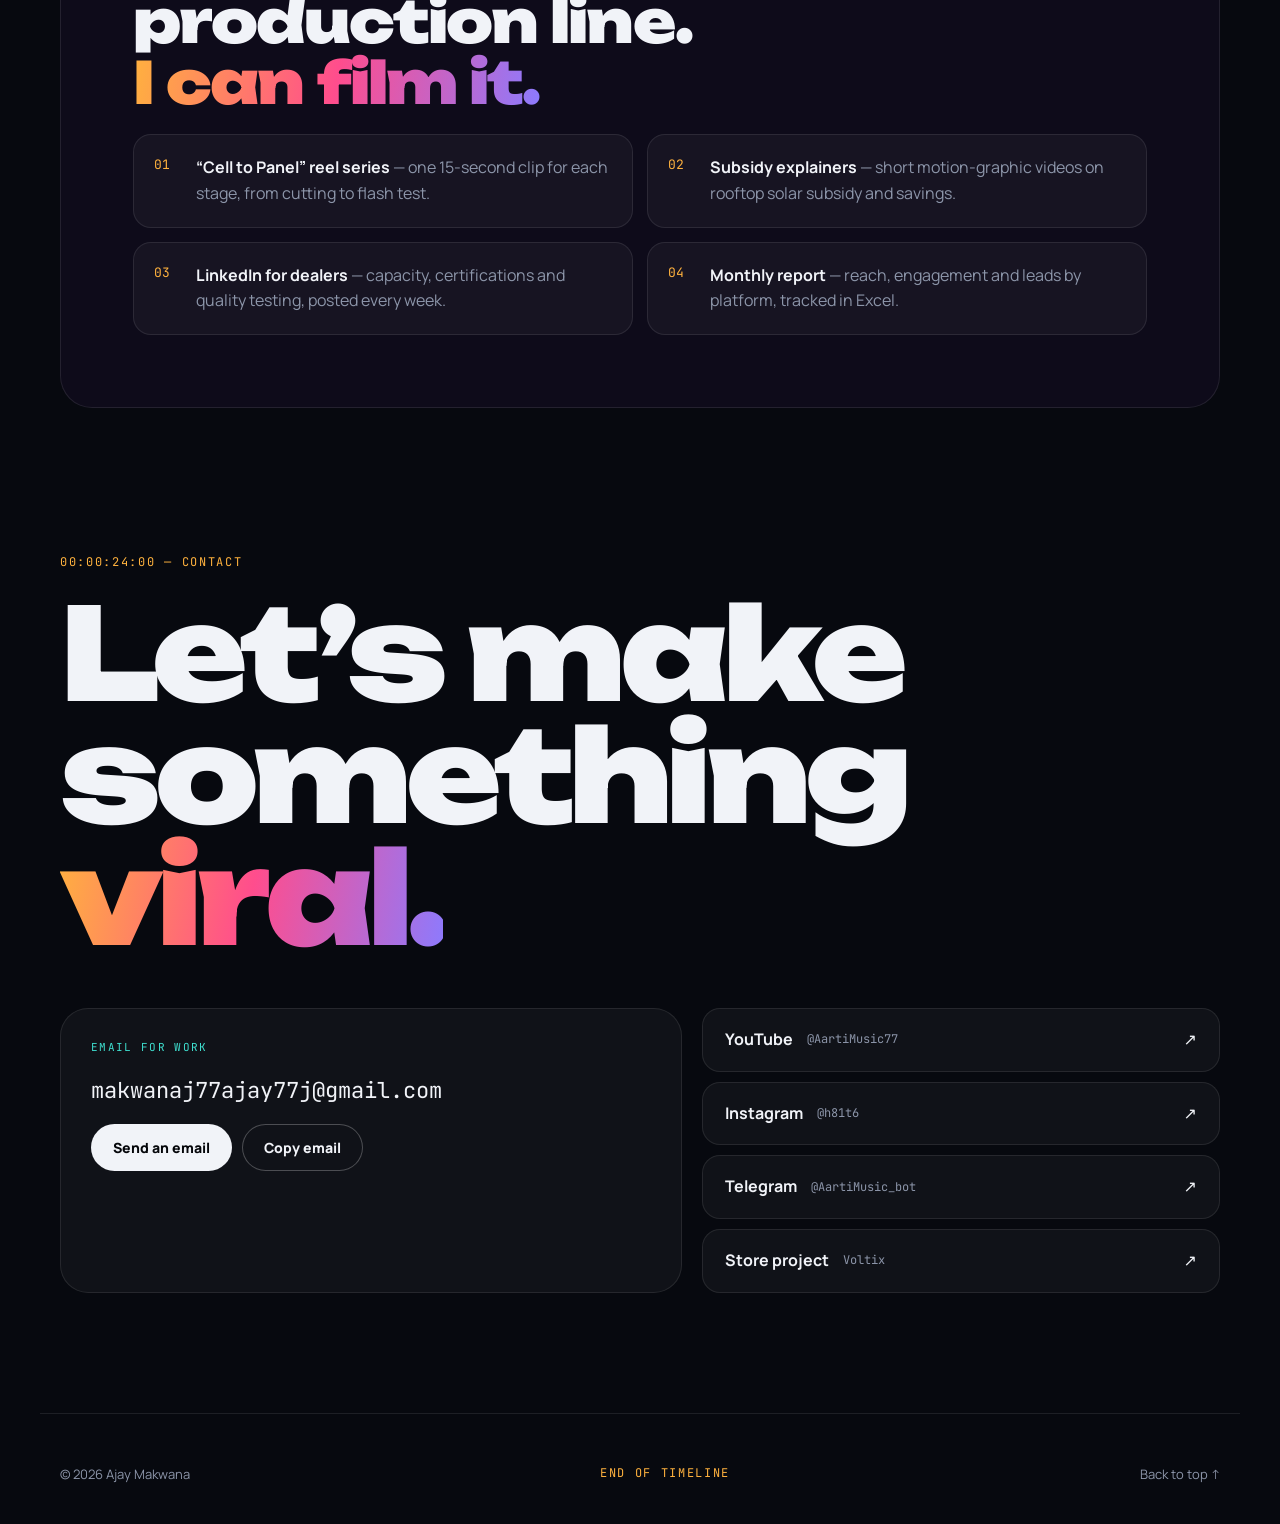
==== commit 0b916827: "Restore @h81t6 Instagram link in the contact section Co-Authored-By: Claude Opus 5.5 <noreply@anthro" ====
--- a/index.html
+++ b/index.html
@@ -298,6 +298,7 @@
       </div>
       <div class="socials" data-reveal>
         <a class="soc" href="https://www.youtube.com/@AartiMusic77" target="_blank" rel="noopener"><b>YouTube</b><span>@AartiMusic77</span><i>↗</i></a>
+        <a class="soc" href="https://www.instagram.com/h81t6/" target="_blank" rel="noopener"><b>Instagram</b><span>@h81t6</span><i>↗</i></a>
         <a class="soc" href="https://t.me/AartiMusic_bot" target="_blank" rel="noopener"><b>Telegram</b><span>@AartiMusic_bot</span><i>↗</i></a>
         <a class="soc" href="store/"><b>Store project</b><span>Voltix</span><i>↗</i></a>
       </div>
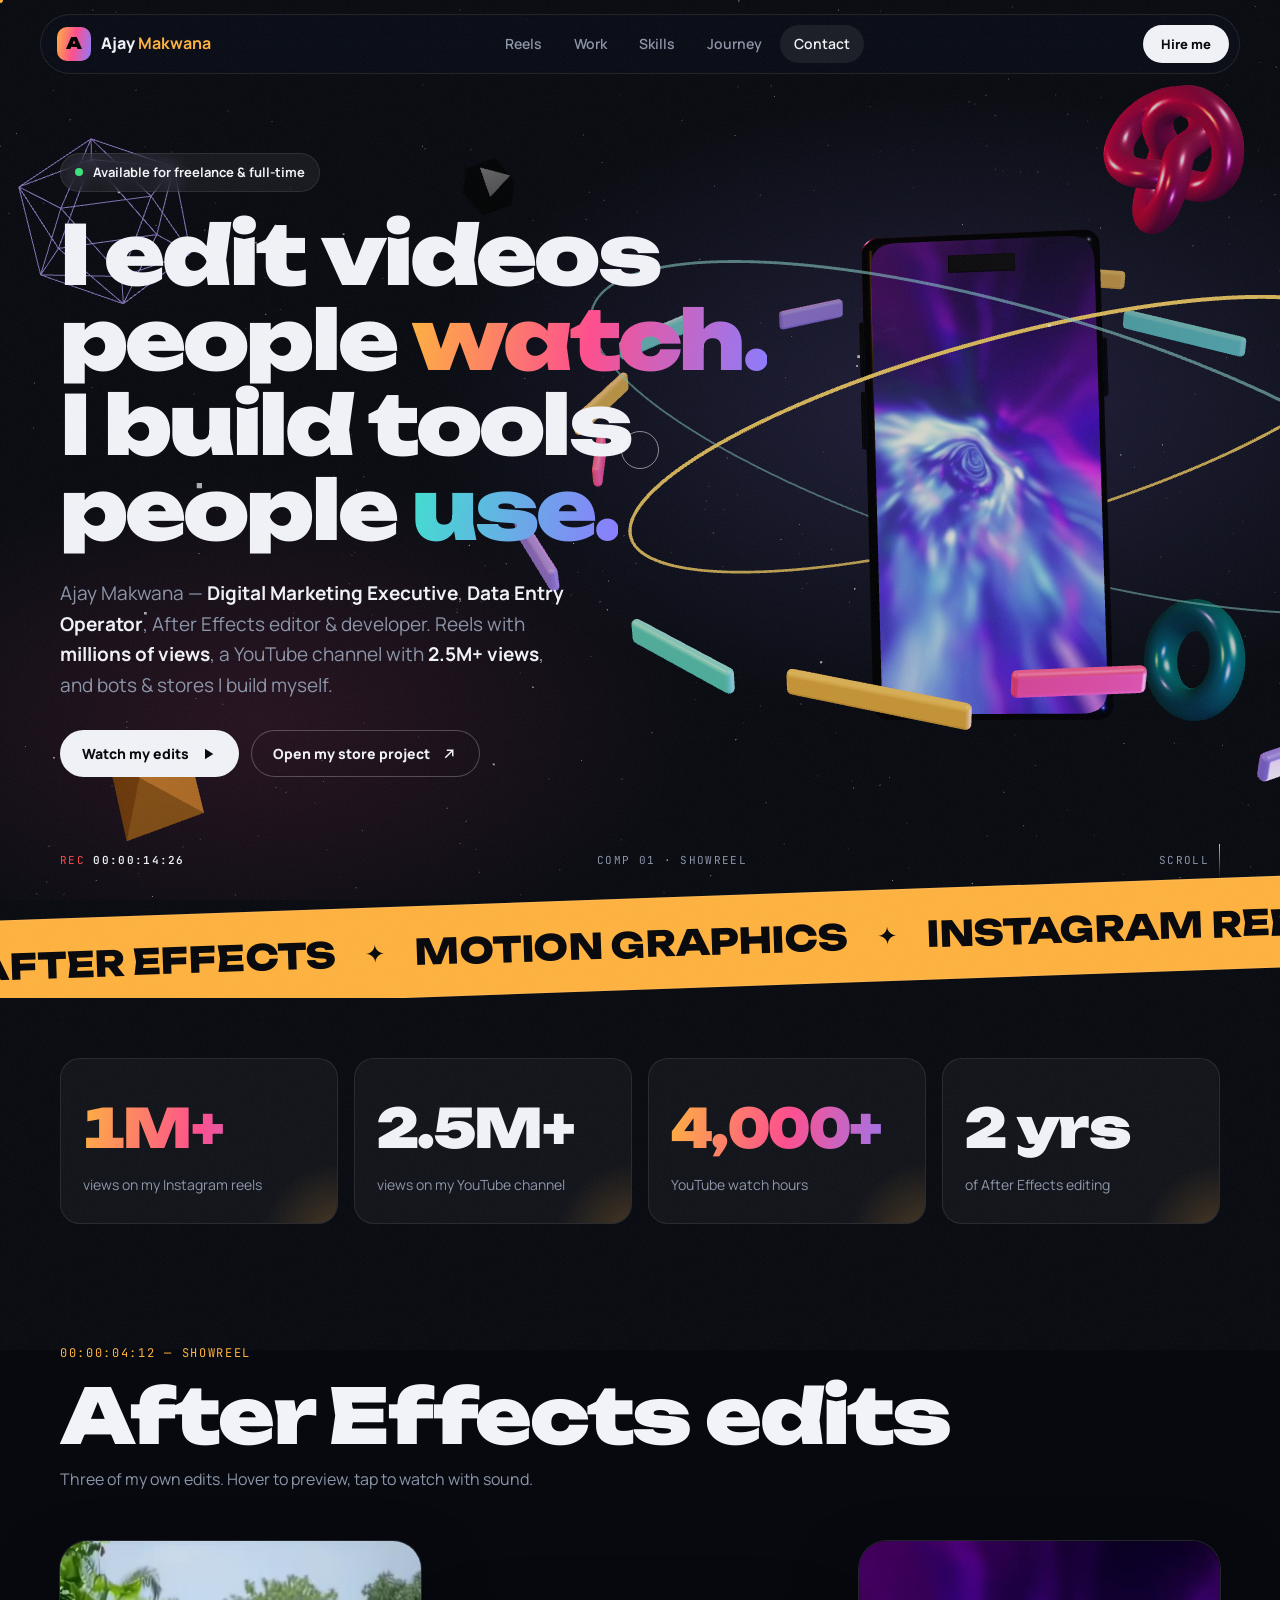
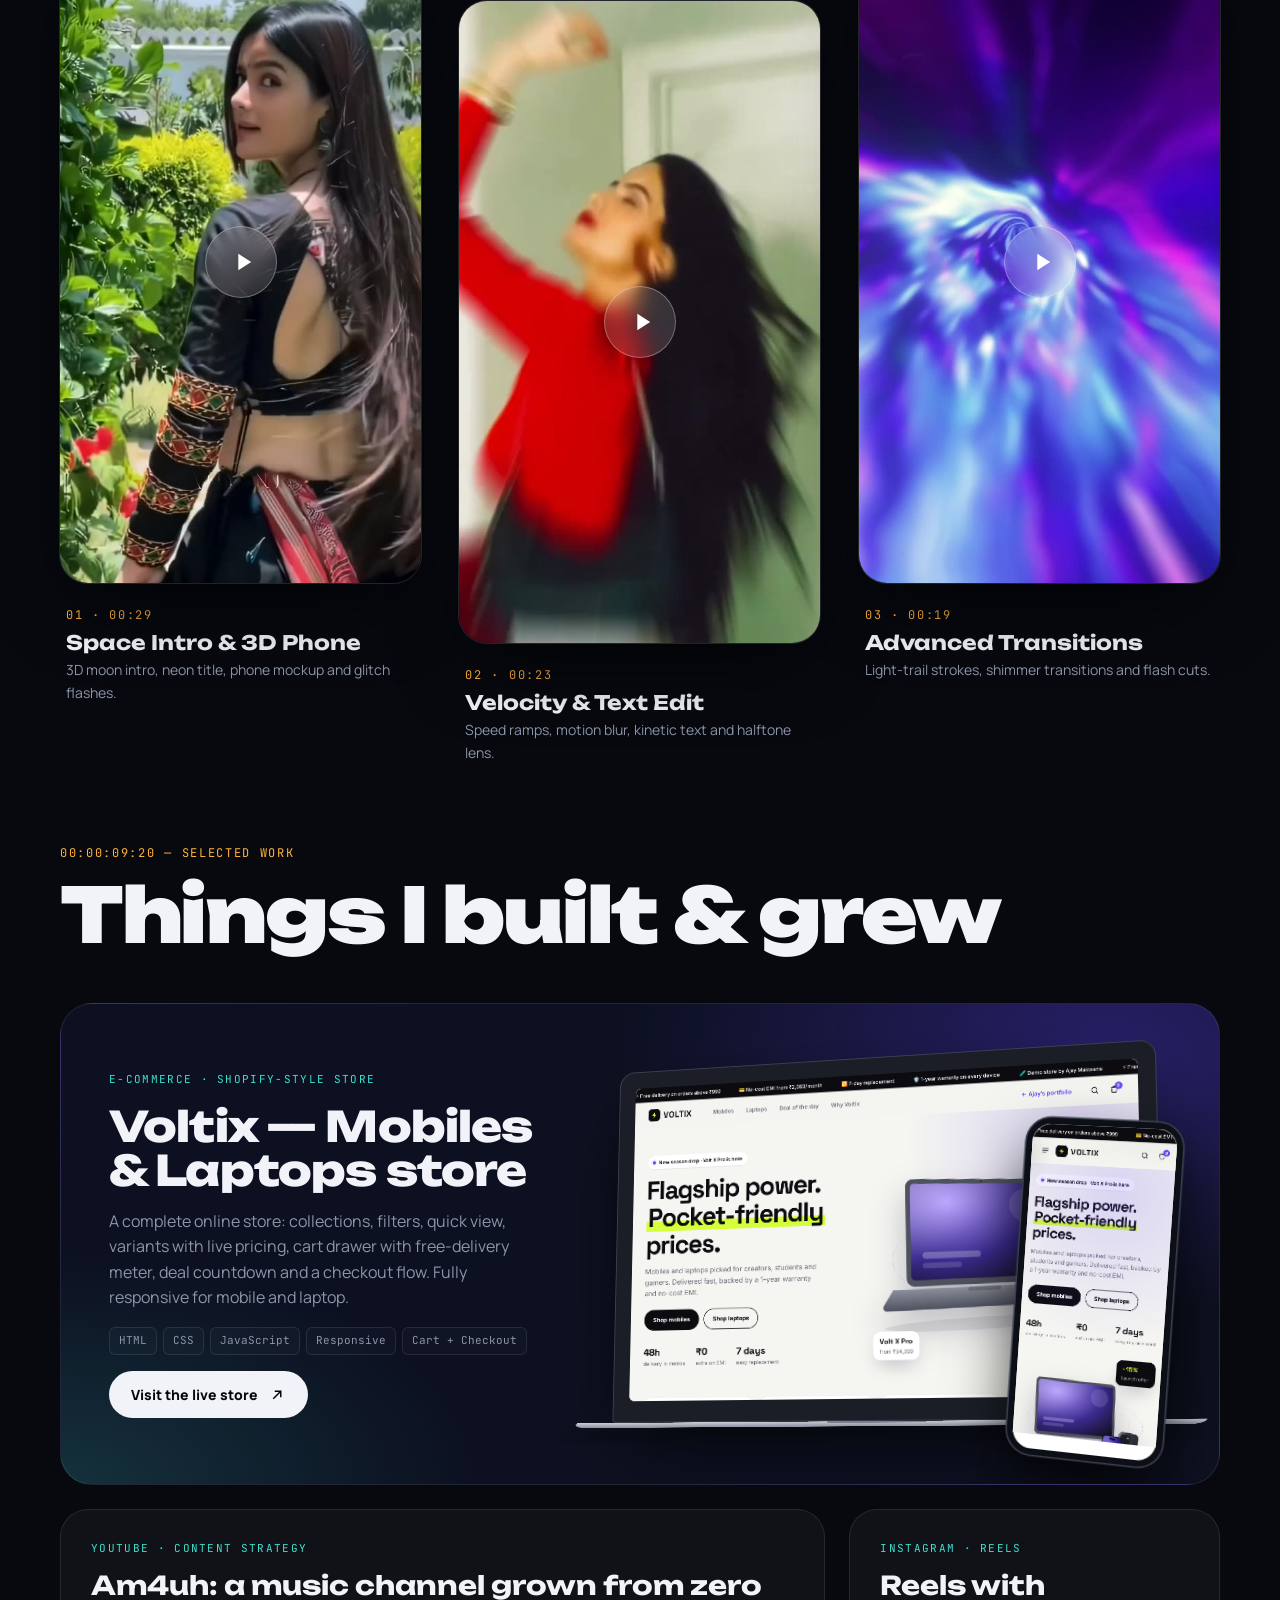
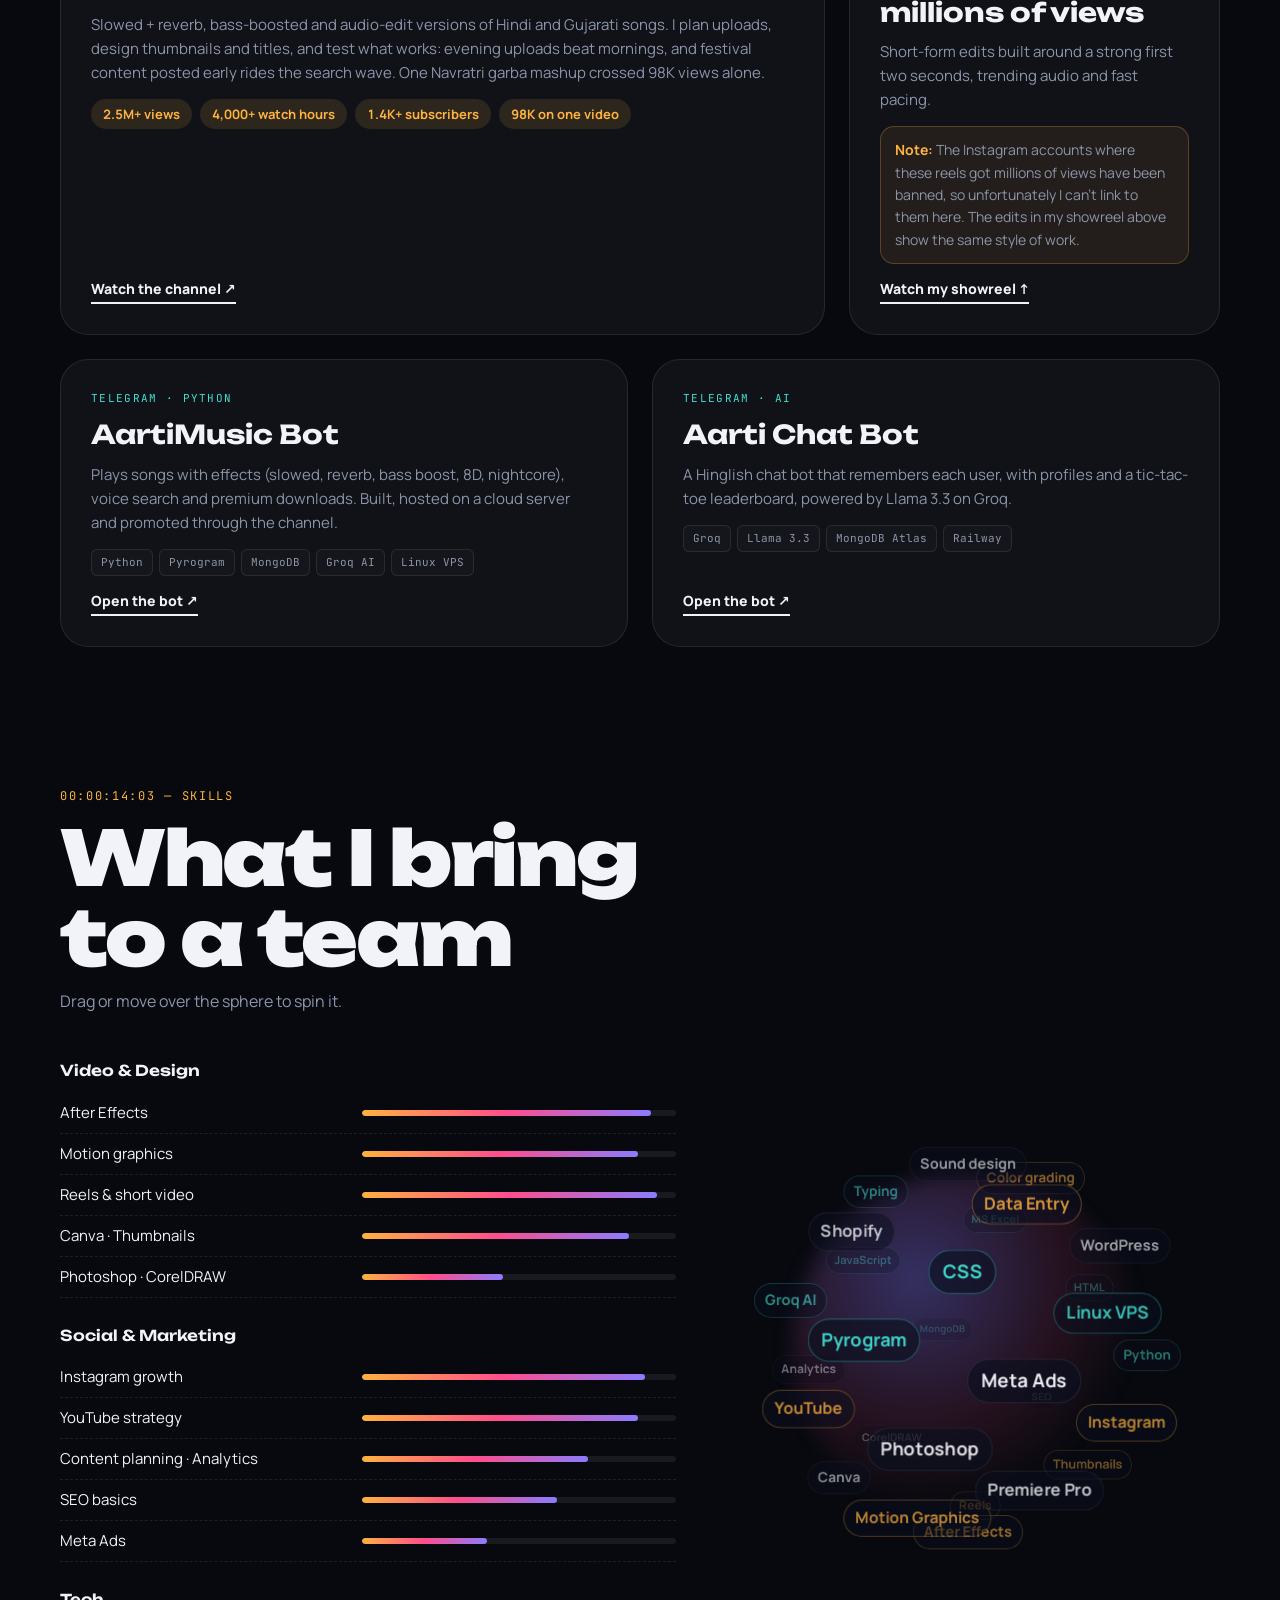
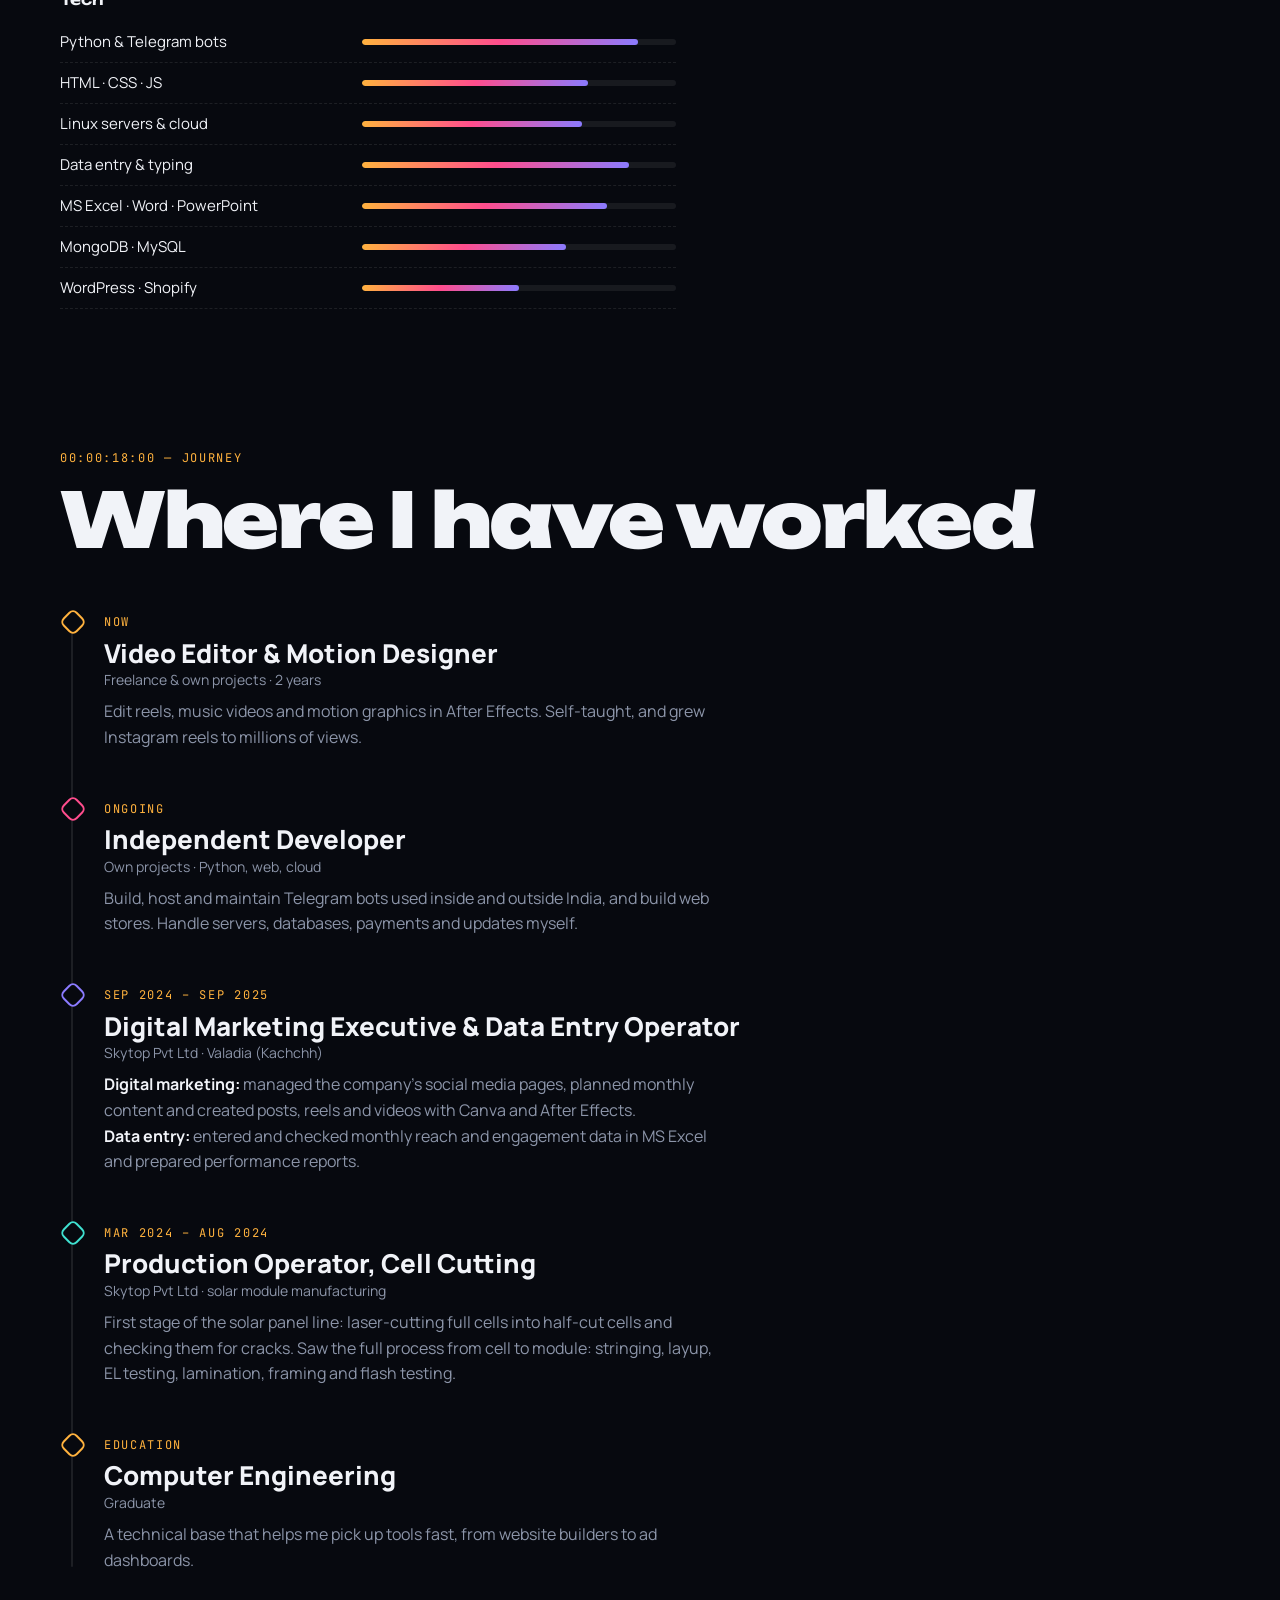
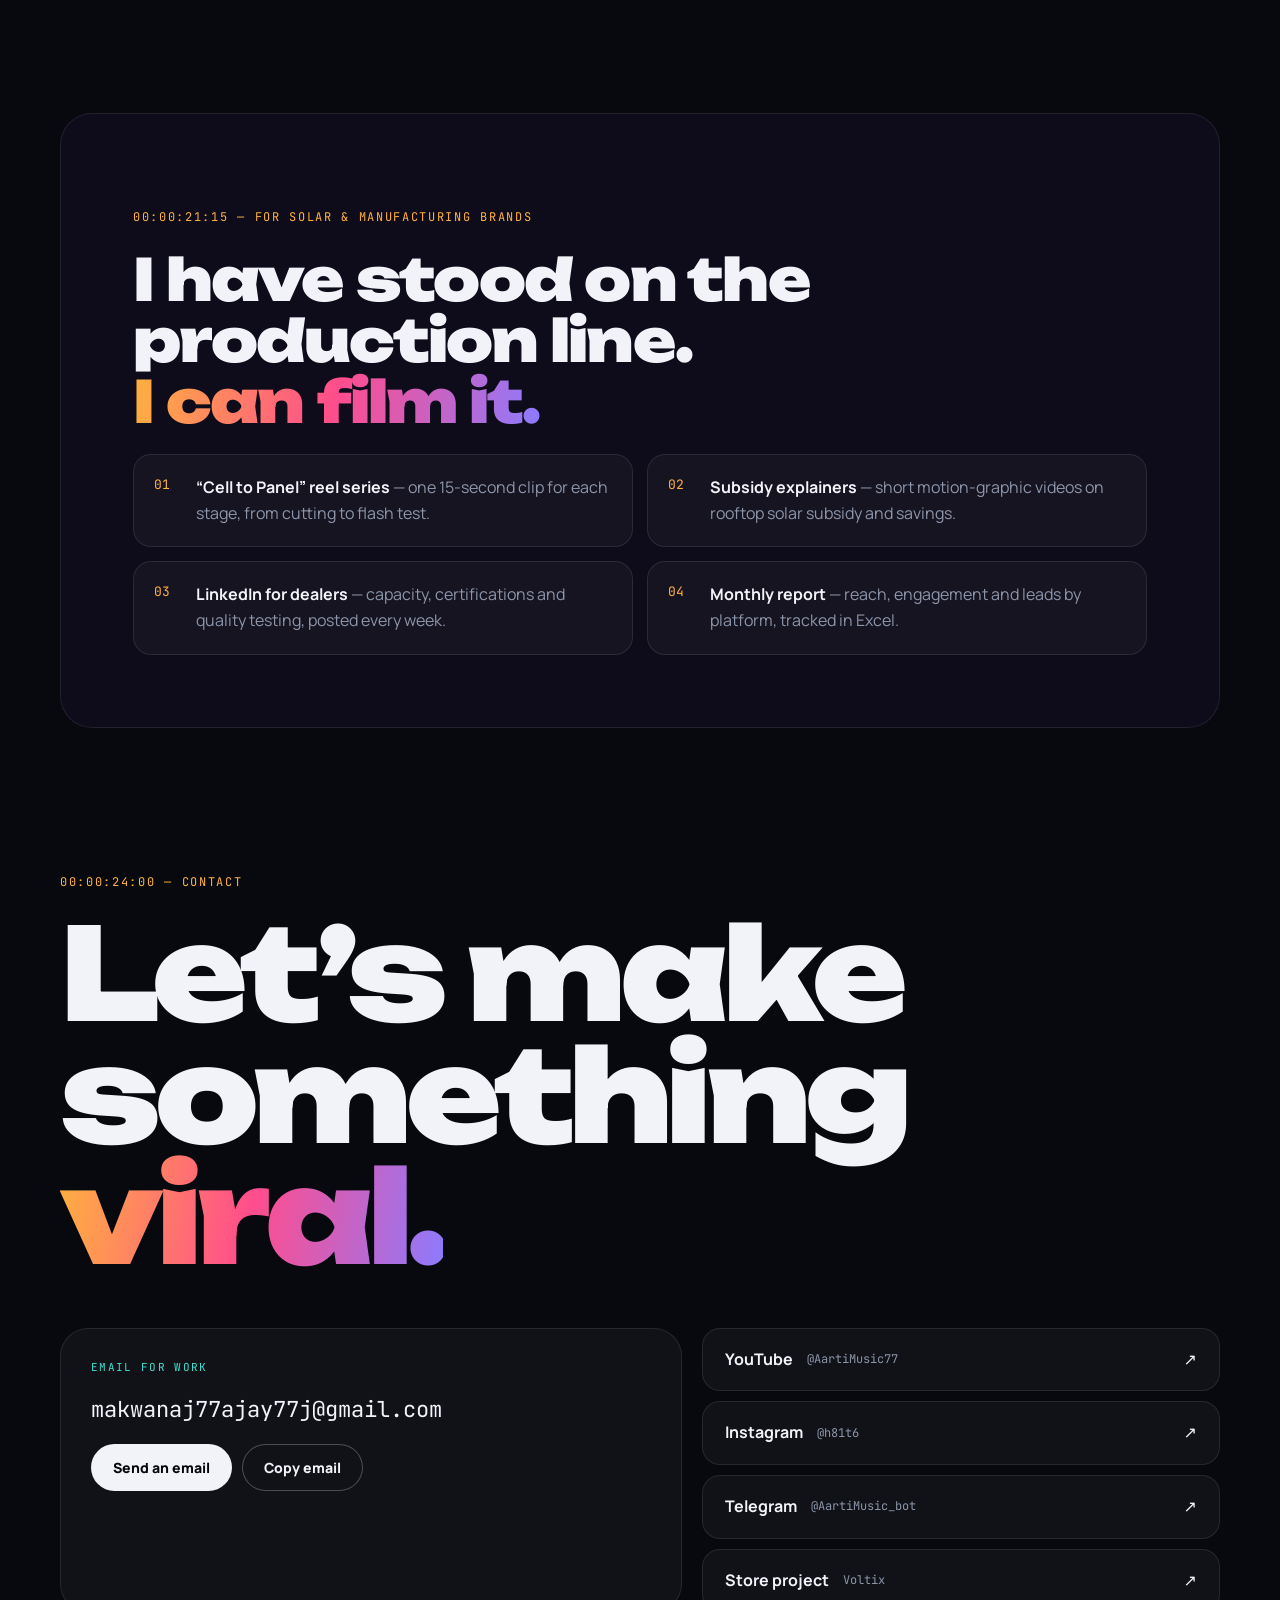
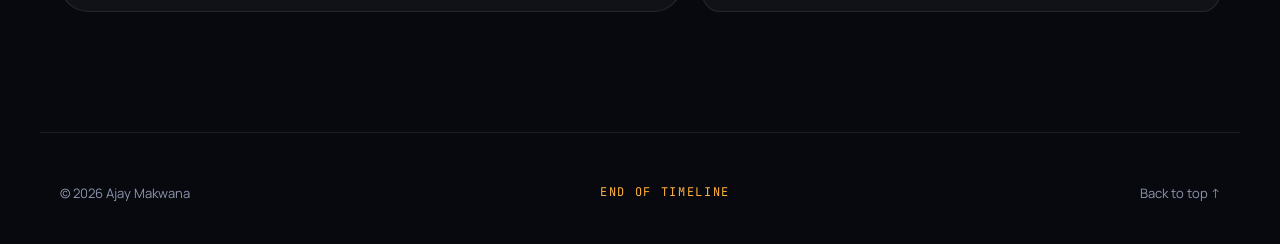
==== commit ee959ddb: "Add Digital Marketing Executive and Data Entry Operator role - Hero and meta description mention bot" ====
--- a/index.html
+++ b/index.html
@@ -4,7 +4,7 @@
 <meta charset="utf-8">
 <meta name="viewport" content="width=device-width,initial-scale=1,viewport-fit=cover">
 <title>Ajay Makwana — Video Editor, Motion Designer &amp; Developer</title>
-<meta name="description" content="Ajay Makwana: After Effects video editor, motion designer, content creator and developer. Reels with millions of views, a YouTube channel with 2.5M+ views, Telegram bots and e-commerce stores.">
+<meta name="description" content="Ajay Makwana: Digital Marketing Executive, Data Entry Operator, After Effects video editor and developer. Reels with millions of views, a YouTube channel with 2.5M+ views, Telegram bots and e-commerce stores.">
 <meta name="theme-color" content="#07090F">
 <meta property="og:title" content="Ajay Makwana — Video Editor & Developer">
 <meta property="og:description" content="After Effects edits, motion graphics, reels, Telegram bots and online stores.">
@@ -64,7 +64,7 @@
       <span class="line"><span class="word">I build</span> <span class="word">tools</span></span>
       <span class="line"><span class="word">people</span> <span class="word grad2">use.</span></span>
     </h1>
-    <p class="hero-sub" data-reveal>Ajay Makwana — <b>After Effects editor</b>, motion designer &amp; developer. Reels with <b>millions of views</b>, a YouTube channel with <b>2.5M+ views</b>, and bots &amp; stores I build myself.</p>
+    <p class="hero-sub" data-reveal>Ajay Makwana — <b>Digital Marketing Executive</b>, <b>Data Entry Operator</b>, After Effects editor &amp; developer. Reels with <b>millions of views</b>, a YouTube channel with <b>2.5M+ views</b>, and bots &amp; stores I build myself.</p>
     <div class="hero-actions" data-reveal>
       <a href="#reels" class="btn magnetic"><span>Watch my edits</span><svg viewBox="0 0 24 24" aria-hidden="true"><path d="M8 5v14l11-7z"/></svg></a>
       <a href="store/" class="btn btn-ghost magnetic"><span>Open my store project</span><svg viewBox="0 0 24 24" aria-hidden="true"><path d="M7 17 17 7M9 7h8v8" fill="none" stroke="currentColor" stroke-width="2"/></svg></a>
@@ -229,13 +229,15 @@
           <div class="bar-row"><span>Python &amp; Telegram bots</span><i style="--v:88%"></i></div>
           <div class="bar-row"><span>HTML · CSS · JS</span><i style="--v:72%"></i></div>
           <div class="bar-row"><span>Linux servers &amp; cloud</span><i style="--v:70%"></i></div>
-          <div class="bar-row"><span>MongoDB · Excel</span><i style="--v:68%"></i></div>
+          <div class="bar-row"><span>Data entry &amp; typing</span><i style="--v:85%"></i></div>
+          <div class="bar-row"><span>MS Excel · Word · PowerPoint</span><i style="--v:78%"></i></div>
+          <div class="bar-row"><span>MongoDB · MySQL</span><i style="--v:65%"></i></div>
           <div class="bar-row"><span>WordPress · Shopify</span><i style="--v:50%"></i></div>
         </div>
       </div>
     </div>
     <div class="sphere-box" data-reveal>
-      <div class="sphere" id="sphere" aria-label="Skills: After Effects, Premiere, Motion Graphics, Reels, Canva, Photoshop, Instagram, YouTube, SEO, Meta Ads, Python, Pyrogram, MongoDB, Linux, Groq AI, HTML, CSS, JavaScript, WordPress, Shopify, Excel"></div>
+      <div class="sphere" id="sphere" aria-label="Skills: After Effects, Premiere, Motion Graphics, Reels, Canva, Photoshop, Instagram, YouTube, SEO, Meta Ads, Python, Pyrogram, MongoDB, Linux, Groq AI, HTML, CSS, JavaScript, WordPress, Shopify, Excel, Data Entry, Typing"></div>
     </div>
   </div>
 </section>
@@ -256,7 +258,10 @@
         <span class="tc">Ongoing</span><h3>Independent Developer</h3><div class="where">Own projects · Python, web, cloud</div>
         <p>Build, host and maintain Telegram bots used inside and outside India, and build web stores. Handle servers, databases, payments and updates myself.</p></div>
       <div class="tl-item" data-reveal><div class="tl-dot"></div>
-        <span class="tc">Industry</span><h3>Production Operator, Cell Cutting</h3><div class="where">Solar module manufacturing plant</div>
+        <span class="tc">Sep 2024 – Sep 2025</span><h3>Digital Marketing Executive &amp; Data Entry Operator</h3><div class="where">Skytop Pvt Ltd · Valadia (Kachchh)</div>
+        <p><b>Digital marketing:</b> managed the company’s social media pages, planned monthly content and created posts, reels and videos with Canva and After Effects.<br><b>Data entry:</b> entered and checked monthly reach and engagement data in MS Excel and prepared performance reports.</p></div>
+      <div class="tl-item" data-reveal><div class="tl-dot"></div>
+        <span class="tc">Mar 2024 – Aug 2024</span><h3>Production Operator, Cell Cutting</h3><div class="where">Skytop Pvt Ltd · solar module manufacturing</div>
         <p>First stage of the solar panel line: laser-cutting full cells into half-cut cells and checking them for cracks. Saw the full process from cell to module: stringing, layup, EL testing, lamination, framing and flash testing.</p></div>
       <div class="tl-item" data-reveal><div class="tl-dot"></div>
         <span class="tc">Education</span><h3>Computer Engineering</h3><div class="where">Graduate</div>
--- a/assets/css/style.css
+++ b/assets/css/style.css
@@ -40,6 +40,7 @@
 
 /* ---------- grain, cursor, progress ---------- */
 .grain{position:fixed;inset:-50%;z-index:90;pointer-events:none;opacity:.06;background-image:url("data:image/svg+xml,%3Csvg xmlns='http://www.w3.org/2000/svg' width='200' height='200'%3E%3Cfilter id='n'%3E%3CfeTurbulence type='fractalNoise' baseFrequency='.9' numOctaves='3' stitchTiles='stitch'/%3E%3C/filter%3E%3Crect width='100%25' height='100%25' filter='url(%23n)'/%3E%3C/svg%3E");animation:grain 1s steps(4) infinite}
+@media (hover:none),(max-width:860px){.grain{display:none}}
 @keyframes grain{0%{transform:translate(0,0)}25%{transform:translate(-3%,2%)}50%{transform:translate(2%,-3%)}75%{transform:translate(-2%,-1%)}100%{transform:translate(0,0)}}
 .cursor{position:fixed;inset:0;pointer-events:none;z-index:95;display:none}
 @media (hover:hover) and (pointer:fine){.cursor{display:block}body,a,button{cursor:none}}
@@ -76,11 +77,14 @@
 .burger span:first-child{top:17px}.burger span:last-child{top:25px}
 .burger[aria-expanded="true"] span:first-child{transform:translateY(4px) rotate(45deg)}
 .burger[aria-expanded="true"] span:last-child{transform:translateY(-4px) rotate(-45deg)}
-.menu{position:fixed;inset:0;z-index:65;background:rgba(5,6,12,.96);backdrop-filter:blur(12px);display:flex;flex-direction:column;justify-content:center;padding:0 28px;gap:6px;clip-path:circle(0% at calc(100% - 40px) 40px);transition:clip-path .7s var(--ease)}
-.menu.open{clip-path:circle(150% at calc(100% - 40px) 40px)}
-.menu a{font-family:var(--display);font-weight:800;font-size:clamp(34px,10vw,56px);line-height:1.2}
+/* mobile menu: only opacity/transform animate, so it stays on the GPU and opens smoothly */
+.menu{position:fixed;inset:0;z-index:65;background:#05060C;display:flex;flex-direction:column;justify-content:center;padding:0 28px;gap:6px;opacity:0;visibility:hidden;pointer-events:none;transition:opacity .25s ease,visibility 0s linear .25s;contain:strict}
+.menu.open{opacity:1;visibility:visible;pointer-events:auto;transition:opacity .25s ease}
+.menu a{font-family:var(--display);font-weight:800;font-size:clamp(34px,10vw,56px);line-height:1.2;opacity:0;transform:translateY(24px);transition:opacity .35s ease,transform .45s var(--ease)}
+.menu.open a{opacity:1;transform:none}
+.menu.open a:nth-child(2){transition-delay:.04s}.menu.open a:nth-child(3){transition-delay:.08s}.menu.open a:nth-child(4){transition-delay:.12s}.menu.open a:nth-child(5){transition-delay:.16s}
 .menu a:nth-child(odd){color:transparent;-webkit-text-stroke:1px var(--ink)}
-@media (max-width:860px){.nav-links,.nav-cta{display:none}.burger{display:block}}
+@media (max-width:860px){.nav-links,.nav-cta{display:none}.burger{display:block}.nav{background:rgba(10,13,24,.92);backdrop-filter:none;-webkit-backdrop-filter:none}}
 
 /* ---------- hero ---------- */
 .hero{position:relative;min-height:100vh;min-height:100svh;display:flex;align-items:center;overflow:hidden;
@@ -255,6 +259,7 @@
 .tl-item h3{font-family:var(--body);font-size:clamp(20px,2.4vw,26px);font-weight:800;margin:6px 0 2px}
 .tl-item .where{color:var(--muted);font-size:14px;margin-bottom:8px}
 .tl-item p{color:var(--muted);max-width:62ch}
+.tl-item p b{color:var(--ink)}
 
 /* ---------- pitch ---------- */
 .pitch{position:relative;overflow:hidden;border-radius:32px;padding:clamp(28px,6vw,72px);display:grid;gap:22px;background:#0E0B1A;border:1px solid var(--line)}
